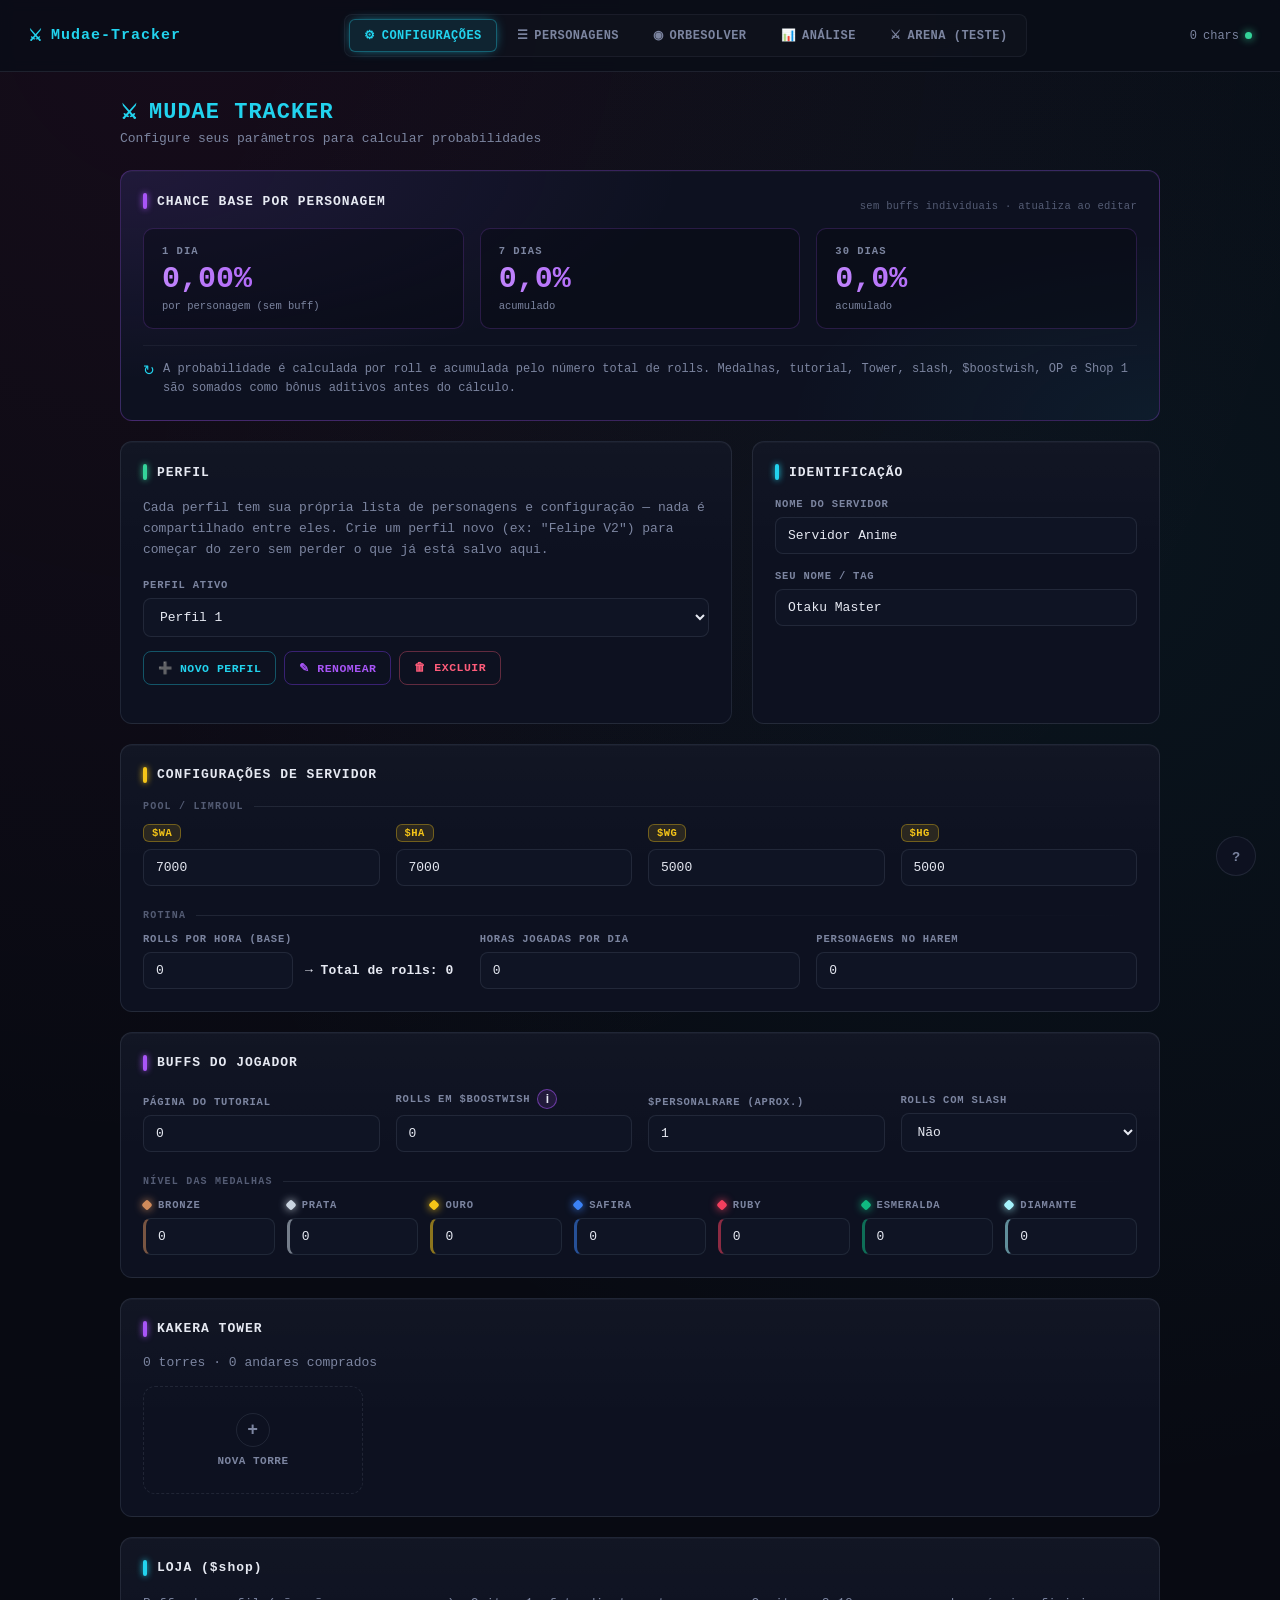
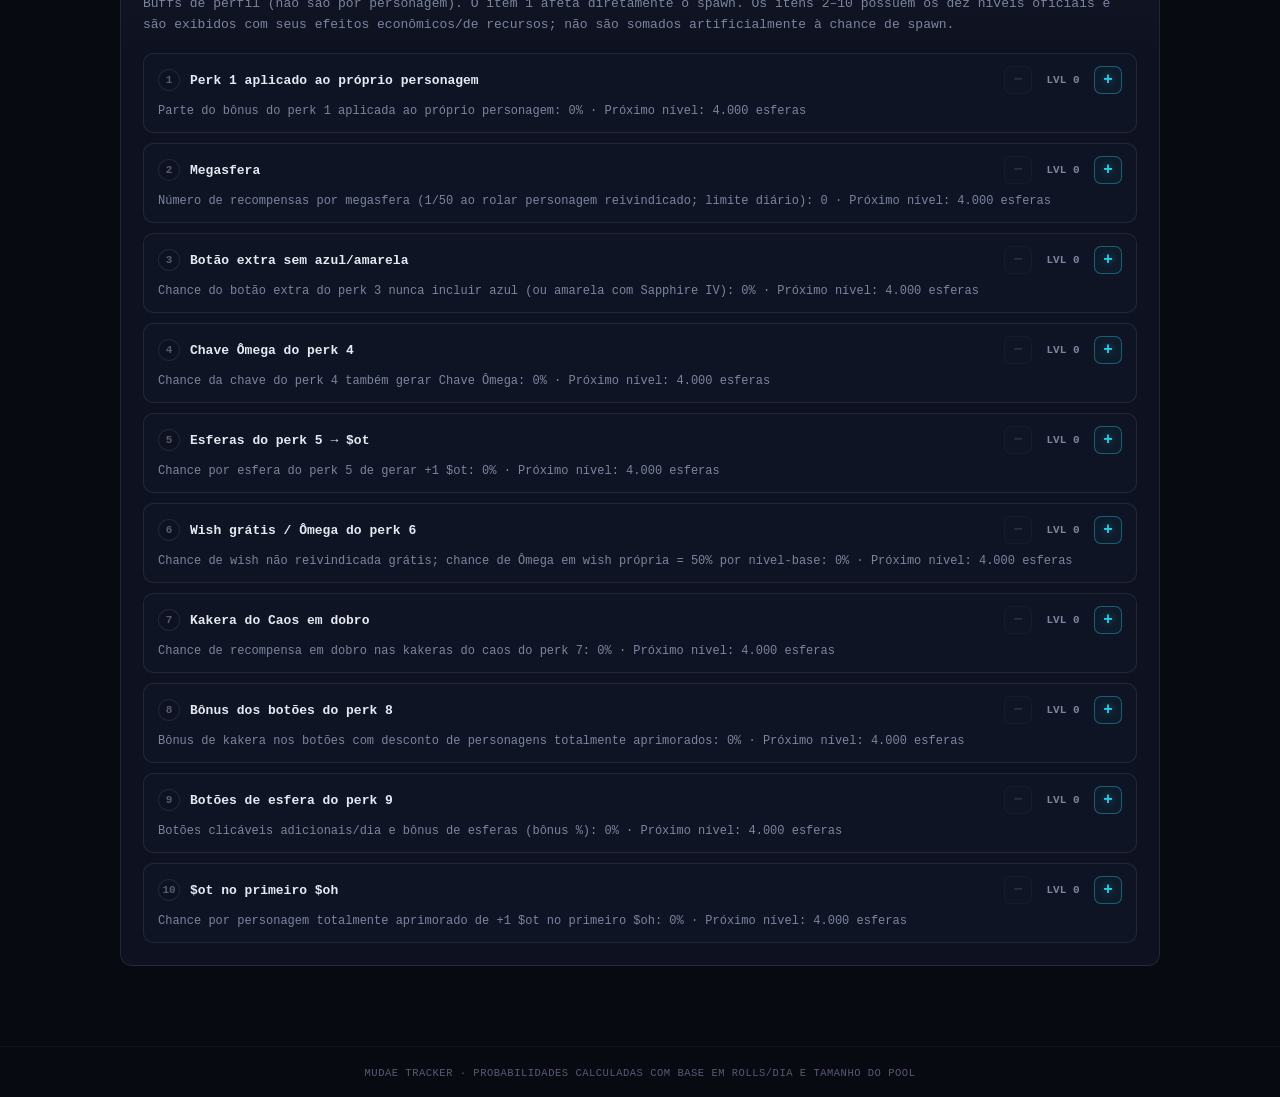
==== index.html @ f8ef78ae "Arrumando o layout e regra nova na luta" ====
<!DOCTYPE html>
<html lang="pt-BR">

<head>
    <meta charset="UTF-8" />
    <meta name="viewport" content="width=device-width, initial-scale=1.0" />
    <title>Mudae-Tracker</title>
    <link rel="icon" type="image/webp" href="Mudae.webp" />
    <link rel="stylesheet" href="style.css?v=79" />
    <!-- Cartas com efeitos (v1.0): fontes das cartas e encaixe no tracker -->
    <link rel="preconnect" href="https://fonts.googleapis.com" />
    <link rel="preconnect" href="https://fonts.gstatic.com" crossorigin />
    <link rel="stylesheet" href="https://fonts.googleapis.com/css2?family=Bangers&family=Cinzel:wght@700;900&family=Orbitron:wght@500;800&family=Press+Start+2P&display=swap" />
    <link rel="stylesheet" href="card-effects-tracker.css?v=2" />
    <link rel="stylesheet" href="waifuarena.css?v=2" />
    <link rel="stylesheet" href="waifuarena-battle.css?v=3" />
    <meta name="referrer" content="no-referrer">
</head>

<body>

    <header class="topbar">
        <div class="brand">
            <span class="brand-icon">⚔</span>
            <span class="brand-name">Mudae-Tracker</span>
        </div>
        <nav class="tabs">
            <button class="tab-btn" data-view="config">
                <span class="tab-ico">⚙</span> CONFIGURAÇÕES
            </button>
            <button class="tab-btn" data-view="chars">
                <span class="tab-ico">☰</span> PERSONAGENS
            </button>
            <button class="tab-btn" data-view="orbe">
                <span class="tab-ico">◉</span> ORBESOLVER
            </button>
            <button class="tab-btn" data-view="analysis">
                <span class="tab-ico">📊</span> ANÁLISE
            </button>
            <!-- Waifu Arena (protótipo): sala online em waifuarena.js, batalha em waifuarena-battle.js -->
            <button class="tab-btn" data-view="arena">
                <span class="tab-ico">⚔</span> ARENA (TESTE)
            </button>
        </nav>
        <div class="server-badge">
            <span id="charCountBadge">0</span> chars <span class="dot"></span>
        </div>
    </header>

    <main id="app">

        <!-- ============ CONFIGURAÇÕES ============ -->
        <section id="view-config" class="view">
            <div class="page-head">
                <h1><span class="page-icon">⚔</span> MUDAE TRACKER</h1>
                <p class="subtitle">Configure seus parâmetros para calcular probabilidades</p>
            </div>

            <!-- Resumo no topo: o resultado das configurações fica sempre visível -->
            <div class="panel config-hero">
                <div class="config-hero-head">
                    <div class="panel-title"><span class="bar purple"></span>CHANCE BASE POR PERSONAGEM</div>
                    <span class="config-hero-note">sem buffs individuais · atualiza ao editar</span>
                </div>
                <div class="grid-3 stat-row">
                    <div class="stat-box purple">
                        <div class="stat-label">1 dia</div>
                        <div class="stat-value" id="baseChance1d">--</div>
                        <div class="stat-sub">por personagem (sem buff)</div>
                    </div>
                    <div class="stat-box purple">
                        <div class="stat-label">7 dias</div>
                        <div class="stat-value" id="baseChance7d">--</div>
                        <div class="stat-sub">acumulado</div>
                    </div>
                    <div class="stat-box purple">
                        <div class="stat-label">30 dias</div>
                        <div class="stat-value" id="baseChance30d">--</div>
                        <div class="stat-sub">acumulado</div>
                    </div>
                </div>
                <p class="config-hero-foot"><span class="info-ico">↻</span> A probabilidade é calculada por roll e acumulada pelo número total de rolls. Medalhas, tutorial, Tower, slash, $boostwish, OP e Shop 1 são somados como bônus aditivos antes do cálculo.</p>
            </div>

            <div class="config-split">
                <div class="panel">
                    <div class="panel-title"><span class="bar green"></span>PERFIL</div>
                    <p class="subtitle panel-desc">Cada perfil tem sua própria lista de personagens e configuração — nada é
                        compartilhado entre eles. Crie um perfil novo (ex: "Felipe V2") para começar do zero sem perder o
                        que já está salvo aqui.</p>
                    <div class="field">
                        <label>PERFIL ATIVO</label>
                        <select id="profileSelect"></select>
                    </div>
                    <div class="pill-row profile-actions-row">
                        <button type="button" class="pill cyan" id="btnNewProfile">➕ NOVO PERFIL</button>
                        <button type="button" class="pill purple" id="btnRenameProfile">✎ RENOMEAR</button>
                        <button type="button" class="pill red" id="btnDeleteProfile">🗑 EXCLUIR</button>
                    </div>
                    <p class="backup-status" id="profileStatus"></p>
                </div>

                <div class="panel">
                    <div class="panel-title"><span class="bar cyan"></span>IDENTIFICAÇÃO</div>
                    <div class="config-stack">
                        <div class="field">
                            <label>NOME DO SERVIDOR</label>
                            <input type="text" id="cfgServerName" />
                        </div>
                        <div class="field">
                            <label>SEU NOME / TAG</label>
                            <input type="text" id="cfgUserTag" />
                        </div>
                    </div>
                </div>
            </div>

            <div class="panel">
                <div class="panel-title"><span class="bar yellow"></span>CONFIGURAÇÕES DE SERVIDOR</div>

                <div class="config-group-label">POOL / LIMROUL</div>
                <div class="grid-4 pool-grid">
                    <div class="field">
                        <label for="cfgPoolWA"><span class="roll-chip">$WA</span></label>
                        <input type="number" id="cfgPoolWA" min="1" />
                    </div>
                    <div class="field">
                        <label for="cfgPoolHA"><span class="roll-chip">$HA</span></label>
                        <input type="number" id="cfgPoolHA" min="1" />
                    </div>
                    <div class="field">
                        <label for="cfgPoolWG"><span class="roll-chip">$WG</span></label>
                        <input type="number" id="cfgPoolWG" min="1" />
                    </div>
                    <div class="field">
                        <label for="cfgPoolHG"><span class="roll-chip">$HG</span></label>
                        <input type="number" id="cfgPoolHG" min="1" />
                    </div>
                </div>

                <div class="config-group-label">ROTINA</div>
                <div class="grid-3">
                    <div class="field rolls-base-field">
                        <label for="cfgRollsPerHour">ROLLS POR HORA (BASE)</label>
                        <div class="rolls-base-row">
                            <input type="number" id="cfgRollsPerHour" min="0" />
                            <span id="totalRollsPerHour" class="total-rolls-label" aria-live="polite">→ Total de rolls: 0</span>
                        </div>
                    </div>
                    <div class="field">
                        <label for="cfgHourGameplay">HORAS JOGADAS POR DIA</label>
                        <input type="number" id="cfgHourGameplay" min="0" placeholder="Ex: 5" />
                    </div>
                    <div class="field">
                        <label for="cfgHaremLimit">PERSONAGENS NO HAREM</label>
                        <input type="number" id="cfgHaremLimit" min="0" placeholder="0 = sem limite" />
                    </div>
                </div>
            </div>

            <div class="panel">
                <div class="panel-title"><span class="bar purple"></span>BUFFS DO JOGADOR</div>
                <div class="grid-4">
                    <div class="field">
                        <label for="cfgTutorialPage">PÁGINA DO TUTORIAL</label>
                        <input type="number" id="cfgTutorialPage" min="0" />
                    </div>
                    <div class="field boostwish-field">
                        <div class="field-label-with-info">
                            <label for="cfgBoostWishRolls">ROLLS EM $BOOSTWISH</label>
                            <span class="info-tooltip">
                                <button type="button" class="info-tooltip-trigger" aria-label="Ver bônus do boostwish" aria-describedby="boostWishSummary">i</button>
                                <span id="boostWishSummary" class="boostwish-summary" role="tooltip" aria-live="polite">
                                    <span>Rolls investidos: <strong>0</strong></span>
                                    <span>Wishes: <strong>+0%</strong></span>
                                    <span>Starwish adicional: <strong>+0%</strong></span>
                                    <span>Starwish total: <strong>+0%</strong></span>
                                </span>
                            </span>
                        </div>
                        <input type="number" id="cfgBoostWishRolls" min="0" step="1" />
                    </div>
                    <div class="field">
                        <label for="cfgPersonalRare">$PERSONALRARE (APROX.)</label>
                        <input type="number" id="cfgPersonalRare" min="1" max="10" />
                    </div>
                    <div class="field">
                        <label for="cfgUseSlashCommands">ROLLS COM SLASH</label>
                        <select id="cfgUseSlashCommands">
                            <option value="false">Não</option>
                            <option value="true">Sim (+10% wishes)</option>
                        </select>
                    </div>
                </div>

                <div class="config-group-label">NÍVEL DAS MEDALHAS</div>
                <div class="medal-grid">
                    <div class="field medal-field medal-bronze">
                        <label for="cfgLevelBronze"><span class="medal-gem"></span>BRONZE</label>
                        <input type="number" id="cfgLevelBronze" min="0" />
                    </div>
                    <div class="field medal-field medal-prata">
                        <label for="cfgLevelPrata"><span class="medal-gem"></span>PRATA</label>
                        <input type="number" id="cfgLevelPrata" min="0" />
                    </div>
                    <div class="field medal-field medal-ouro">
                        <label for="cfgLevelOuro"><span class="medal-gem"></span>OURO</label>
                        <input type="number" id="cfgLevelOuro" min="0" />
                    </div>
                    <div class="field medal-field medal-safira">
                        <label for="cfgLevelSafira"><span class="medal-gem"></span>SAFIRA</label>
                        <input type="number" id="cfgLevelSafira" min="0" />
                    </div>
                    <div class="field medal-field medal-ruby">
                        <label for="cfgLevelRuby"><span class="medal-gem"></span>RUBY</label>
                        <input type="number" id="cfgLevelRuby" min="0" />
                    </div>
                    <div class="field medal-field medal-esmeralda">
                        <label for="cfgLevelEsmeralda"><span class="medal-gem"></span>ESMERALDA</label>
                        <input type="number" id="cfgLevelEsmeralda" min="0" />
                    </div>
                    <div class="field medal-field medal-diamante">
                        <label for="cfgLevelDiamante"><span class="medal-gem"></span>DIAMANTE</label>
                        <input type="number" id="cfgLevelDiamante" min="0" />
                    </div>
                </div>
            </div>

            <div class="panel">
                <div class="panel-title"><span class="bar purple"></span>KAKERA TOWER</div>
                <p class="subtitle tower-summary" id="towerSummary">0 torres · 0 andares comprados</p>
                <div class="tower-grid" id="towerGrid"></div>
            </div>

            <div class="panel">
                <div class="panel-title"><span class="bar cyan"></span>LOJA ($shop)</div>
                <p class="subtitle panel-desc">Buffs de perfil (não são por personagem). O item 1 afeta diretamente o spawn. Os itens 2–10 possuem os dez níveis oficiais e são exibidos com seus efeitos econômicos/de recursos; não são somados artificialmente à chance de spawn.</p>
                <div class="op-buff-list shop-buff-list" id="shopBuffList"></div>
            </div>

            <!--
            <div class="panel">
                <div class="panel-title"><span class="bar green"></span>BACKUP & RESTAURAÇÃO</div>
                <p class="backup-desc">
                    Seus dados ficam salvos automaticamente neste navegador (IndexedDB).
                    Para não perder tudo caso limpe o cache ou troque de dispositivo,
                    baixe um backup em JSON regularmente.
                </p>
                <div class="backup-actions">
                    <button id="btnExportBackup" class="btn-backup export">⬇ BAIXAR BACKUP (JSON)</button>
                    <button id="btnImportBackup" class="btn-backup import">⬆ RESTAURAR BACKUP</button>
                    <input type="file" id="importFileInput" accept="application/json" style="display:none;" />
                </div>
                <p class="backup-status" id="backupStatus"></p>
            </div>
            -->
        </section>

        <!-- ============ PERSONAGENS ============ -->
        <section id="view-chars" class="view">
            <div class="page-head split">
                <div>
                    <h1 class="pink-title">MEUS PERSONAGENS</h1>
                    <p class="subtitle"><span id="charsSubCount">0</span> personagens · <span
                            id="charsSubServer">Servidor Anime</span></p>
                </div>
                <div class="pill-row" id="charsPrimaryActions">
                    <button class="pill cyan" id="btnAddCharacter">➕ ADICIONAR PERSONAGEM</button>
                    <button class="pill green" id="btnOpenImport">📥 IMPORTAR MUDAE</button>
                    <button class="pill yellow" id="btnOpenOpImport">⚡ IMPORTAR BUFFS OP</button>
                    <button class="pill purple" id="btnOpenWishlistOrder">⇅ REORDENAR WISHLIST</button>
                    <button class="pill pink" id="btnOpenEcExport" title="Gerar o comando $ec com as embed colors salvas">🎨 EXPORTAR EC</button>
                    <button class="pill red" id="btnClearHarem">🗑 LIMPAR HAREM</button>
                </div>
                <div class="clear-harem-selection-bar" id="clearHaremSelectionBar" hidden>
                    <div class="clear-harem-selection-info">
                        <strong id="clearHaremSelectionCount">0</strong> selecionado(s) · use os filtros abaixo para encontrar quem remover
                    </div>
                    <div class="clear-harem-selection-actions">
                        <button type="button" class="pill yellow" id="clearHaremSelectVisibleBtn">☑ SELECIONAR VISÍVEIS</button>
                        <button type="button" class="pill purple" id="clearHaremClearSelectionBtn">◻ LIMPAR SELEÇÃO</button>
                        <button type="button" class="pill blue" id="clearHaremExitSelectionBtn">✕ CANCELAR</button>
                        <button type="button" class="pill red" id="clearHaremProceedBtn" disabled>🗑 REMOVER SELECIONADOS</button>
                    </div>
                </div>
            </div>

            <div class="panel chars-toolbar">
                <!-- Faixa 1: categoria e série -->
                <div class="toolbar-row toolbar-row-main">
                    <div class="field toolbar-field toolbar-categories">
                        <label>CATEGORIA</label>
                        <div class="cat-toggle-row" id="filterCategoryRow">
                            <button type="button" class="cat-toggle-btn cat-pink" data-category="favoritos">♥ FAVORITOS</button>
                            <button type="button" class="cat-toggle-btn cat-yellow" data-category="estrelas">★ ESTRELAS</button>
                            <button type="button" class="cat-toggle-btn cat-cyan" data-category="comuns">👥 COMUNS</button>
                        </div>
                    </div>
                    <div class="field toolbar-field toolbar-series">
                        <label>SÉRIE</label>
                        <div class="series-filter-row">
                            <select id="filterSeries">
                                <option value="">Todas</option>
                            </select>
                            <button type="button" class="pill yellow" id="btnOpenSeriesOrder" title="Gerar o comando pra organizar a ordem das séries no seu harém do Mudae">⇅ ORGANIZAR</button>
                        </div>
                    </div>
                </div>

                <!-- Faixa 2: kakera, ordenações e gêneros -->
                <div class="toolbar-row toolbar-row-filters">
                    <div class="field toolbar-field">
                        <label>KAKERA MÍNIMO</label>
                        <input type="number" id="filterKakeraMin" min="0" placeholder="0" />
                    </div>
                    <div class="field toolbar-field">
                        <label>KAKERA MÁXIMO</label>
                        <input type="number" id="filterKakeraMax" min="0" placeholder="Sem limite" />
                    </div>
                    <div class="field toolbar-field">
                        <label>ORDENAR POR KAKERA</label>
                        <select id="filterSortKakera">
                            <option value="">Sem ordenação</option>
                            <option value="asc">Menor → Maior</option>
                            <option value="desc">Maior → Menor</option>
                        </select>
                    </div>
                    <div class="field toolbar-field">
                        <label>ORDENAR POR CHAVES</label>
                        <select id="filterSortKeys">
                            <option value="">Sem ordenação</option>
                            <option value="desc">Mais → Menos</option>
                            <option value="asc">Menos → Mais</option>
                        </select>
                    </div>
                    <div class="field toolbar-field toolbar-genders">
                        <label>GÊNEROS</label>
                        <div class="gender-row" id="filterGenderRow">
                            <button type="button" class="gender-btn" data-gender="wa">$wa</button>
                            <button type="button" class="gender-btn" data-gender="wg">$wg</button>
                            <button type="button" class="gender-btn" data-gender="ha">$ha</button>
                            <button type="button" class="gender-btn" data-gender="hg">$hg</button>
                        </div>
                    </div>
                </div>

                <!-- Rodapé: opções de exibição (não são filtros) -->
                <div class="toolbar-footer">
                    <div class="view-controls">
                        <span class="toolbar-footer-label">EXIBIÇÃO</span>
                        <label class="grid-details-control" id="groupBySeriesControl" title="Agrupar personagens por série dentro de cada categoria">
                            <span class="grid-details-label">AGRUPAR POR SÉRIE</span>
                            <input type="checkbox" id="groupBySeriesToggle" />
                            <span class="switch-track" aria-hidden="true"><span class="switch-thumb"></span></span>
                        </label>
                        <label class="grid-details-control" id="effectsControl" title="Liga/desliga os efeitos visuais dos cards (raridade, estrelas, chaves e $ec)">
                            <span class="grid-details-label">EFEITOS</span>
                            <input type="checkbox" id="effectsToggle" checked />
                            <span class="switch-track" aria-hidden="true"><span class="switch-thumb"></span></span>
                        </label>
                        <label class="grid-details-control" id="gridDetailsControl" hidden>
                            <span class="grid-details-label">INFORMAÇÕES</span>
                            <input type="checkbox" id="gridDetailsToggle" checked />
                            <span class="switch-track" aria-hidden="true"><span class="switch-thumb"></span></span>
                        </label>
                    </div>
                    <div class="toolbar-footer-actions">
                        <div class="view-toggle" id="viewToggle" title="Formato de exibição">
                            <button type="button" class="view-toggle-btn active" data-view-mode="list" title="Lista">☰</button>
                            <button type="button" class="view-toggle-btn" data-view-mode="grid" title="Grade">▦</button>
                        </div>
                        <button id="btnClearFilters" class="btn-clear-filters">LIMPAR FILTROS</button>
                    </div>
                </div>
            </div>

            <div id="charGroups"></div>
        </section>

        <!-- ============ ANÁLISE ============ -->
        <section id="view-analysis" class="view">
            <div class="page-head">
                <h1>ANÁLISE &amp; GRÁFICOS</h1>
                <p class="subtitle" id="analysisSubtitle">Baseado em 120 rolls/dia · pool de 5.000 personagens</p>
            </div>

            <div class="grid-4 kpi-row">
                <div class="kpi-box">
                    <div class="kpi-ico cyan">☰</div>
                    <div class="kpi-value cyan" id="kpiCount">0</div>
                    <div class="kpi-label">PERSONAGENS</div>
                </div>
                <div class="kpi-box">
                    <div class="kpi-ico yellow">⟡</div>
                    <div class="kpi-value yellow" id="kpiKakera">◈ 0</div>
                    <div class="kpi-label">KAKERA TOTAL</div>
                </div>
                <div class="kpi-box">
                    <div class="kpi-ico green">🔑</div>
                    <div class="kpi-value green" id="kpiHighChance">0</div>
                    <div class="kpi-label">TOTAL DE CHAVES</div>
                </div>
                <div class="kpi-box">
                    <div class="kpi-ico purple">↗</div>
                    <div class="kpi-value purple" id="kpiBest">0%</div>
                    <div class="kpi-label">MELHOR CHANCE</div>
                </div>
            </div>

            <div class="panel">
                <div class="panel-title"><span class="bar pink"></span>BUFFS DO OP — TOTAIS</div>
                <div class="grid-3 kpi-row">
                    <div class="kpi-box">
                        <div class="kpi-ico cyan">◈</div>
                        <div class="kpi-value cyan" id="kpiSpheresSpent">0</div>
                        <div class="kpi-label">ESFERAS GASTAS</div>
                    </div>
                    <div class="kpi-box">
                        <div class="kpi-ico yellow">☀</div>
                        <div class="kpi-value yellow" id="kpiP10Spheres">0</div>
                        <div class="kpi-label">ESFERAS DO BÔNUS OP 10 (MÁX/DIA)</div>
                    </div>
                    <div class="kpi-box">
                        <div class="kpi-ico pink">✦</div>
                        <div class="kpi-value pink" id="kpiP10OqChance">0%</div>
                        <div class="kpi-label">CHANCE DE $OQ (BÔNUS OP 10)</div>
                    </div>
                </div>
            </div>

            <div class="panel profile-compare-toggle-wrap">
                <button type="button" class="pill purple" id="btnToggleProfileCompare">👥 VER TODOS OS PERFIS</button>
                <p class="subtitle profile-compare-hint">Compare quanto de chave, kakera e a maior chance (7 dias)
                    cada perfil possui, sem sair daqui.</p>
            </div>

            <div class="panel" id="profileCompareWrap" hidden>
                <div class="panel-title"><span class="bar green"></span>COMPARATIVO ENTRE PERFIS</div>
                <table class="summary-table">
                    <thead>
                        <tr>
                            <th><button type="button" class="th-sort-btn" data-sort-key="name">PERFIL<span class="sort-ico">⇅</span></button></th>
                            <th><button type="button" class="th-sort-btn" data-sort-key="count">PERSONAGENS<span class="sort-ico">⇅</span></button></th>
                            <th><button type="button" class="th-sort-btn" data-sort-key="totalKeys">CHAVES<span class="sort-ico">⇅</span></button></th>
                            <th><button type="button" class="th-sort-btn" data-sort-key="totalKakera">KAKERA TOTAL<span class="sort-ico">⇅</span></button></th>
                            <th><button type="button" class="th-sort-btn" data-sort-key="best">MAIOR CHANCE (7D)<span class="sort-ico">⇅</span></button></th>
                        </tr>
                    </thead>
                    <tbody id="profileCompareBody"></tbody>
                </table>
            </div>

            <div class="panel">
                <div class="panel-title"><span class="bar cyan"></span>PROBABILIDADE POR PERSONAGEM</div>
                <p class="subtitle chart-subtitle">Somente Favoritos e Estrelas (sua $wishlist).</p>
                <div id="barChart" class="chart-wrap"></div>
                <div class="legend">
                    <span><i class="dotc cyan"></i>1 dia</span>
                    <span><i class="dotc purple"></i>7 dias</span>
                    <span><i class="dotc pink"></i>15 dias</span>
                </div>
            </div>

            <div class="panel">
                <div class="panel-title"><span class="bar purple"></span>EVOLUÇÃO CUMULATIVA — TOP 5 (30 DIAS)</div>
                <div id="lineChart" class="chart-wrap"></div>
                <div class="legend" id="lineLegend"></div>
            </div>

            <div class="panel">
                <div class="panel-title"><span class="bar yellow"></span>RESUMO POR CAMADA</div>
                <table class="summary-table">
                    <thead>
                        <tr>
                            <th>CAMADA</th>
                            <th>PERSONAGENS</th>
                            <th>CHANCE MÉDIA 7D</th>
                            <th>KAKERA MÉDIO</th>
                            <th>KAKERA TOTAL</th>
                        </tr>
                    </thead>
                    <tbody id="summaryBody"></tbody>
                </table>
            </div>
        </section>

    </main>

    <footer class="footer">
        MUDAE TRACKER · PROBABILIDADES CALCULADAS COM BASE EM ROLLS/DIA E TAMANHO DO POOL
    </footer>

    <!-- ============ MODAL: NOVO PERSONAGEM ============ -->
    <div id="modalOverlay" class="modal-overlay">
        <div class="modal character-modal">
            <div class="modal-head">
                <h2 id="modalTitle">Novo Personagem</h2>
                <button id="modalClose" class="modal-x">✕</button>
            </div>
            <div class="character-modal-body">
            <div class="character-modal-media field">
                <label>PRÉVIA NO MUDAE</label>
                <!-- Imita o embed do $im no Discord; atualiza conforme os campos ao lado. -->
                <div class="mudae-embed" id="mudaePreview">
                    <div class="mudae-embed-name" id="mudaePreviewName"></div>
                    <div class="mudae-embed-line">
                        <span id="mudaePreviewSeries"></span>
                        <span id="mudaePreviewGender"></span>
                    </div>
                    <div class="mudae-embed-line" id="mudaePreviewStats"></div>
                    <div class="photo-upload mudae-embed-image" id="photoUploadArea">
                        <img id="photoPreviewImg" style="display:none;" />
                        <div id="photoPlaceholder">
                            <span>⬆</span>
                            <span>Clique ou arraste uma imagem</span>
                        </div>
                    </div>
                </div>
                <input type="file" id="mPhotoInput" accept="image/*" style="display:none;" />
                <div class="field photo-url-field">
                    <label>OU COLE O LINK DA FOTO</label>
                    <input type="text" id="mPhotoUrl" placeholder="https://mudae.net/uploads/..." />
                </div>
            </div>
            <div class="character-modal-data">
            <div class="field">
                <label>NOME DO PERSONAGEM</label>
                <input type="text" id="mName" placeholder="Ex: Rem" />
            </div>
            <div class="field">
                <label>SÉRIE / ANIME</label>
                <input type="text" id="mSeries" placeholder="Ex: Re:Zero" />
            </div>
            <div class="field">
                <label>KAKERA</label>
                <input type="number" id="mKakera" value="500" />
                <p class="kakera-base-hint" id="mKakeraBaseHint"></p>
            </div>
            <div class="field">
                <label>CHAVES</label>
                <input type="number" id="mKeys" min="0" value="0" />
            </div>
            <div class="field">
                <label>EMBED COLOR ($ec)</label>
                <div class="embed-color-row">
                    <input type="color" id="mEmbedColorPicker" value="#ffffff" title="Escolher cor" />
                    <input type="text" id="mEmbedColor" placeholder="Sem cor (ex: #fff2b9)" maxlength="7" spellcheck="false" />
                    <button type="button" id="mEmbedColorClear" class="embed-color-clear" title="Remover cor">✕</button>
                </div>
                <!-- Sugestões calculadas a partir da foto (preenchidas pelo script.js). -->
                <div class="ec-suggestions" id="mEcSuggestions" hidden></div>
                <p class="embed-color-hint" id="mEmbedColorHint" hidden>Disponível apenas para personagens com pelo menos 1 chave.</p>
            </div>
            <div class="field">
                <label>STATUS DO PERSONAGEM</label>
                <select id="mClaimed">
                    <option value="true" selected>Reivindicado</option>
                    <option value="false">Não reivindicado</option>
                </select>
            </div>
            <div class="field">
                <label>CATEGORIA</label>
                <select id="mCategory">
                    <option value="favoritos">Favoritos</option>
                    <option value="estrelas">Estrelas</option>
                    <option value="comuns" selected>Comuns</option>
                </select>
            </div>
            <div class="field">
                <label>GÊNEROS</label>
                <div class="gender-row" id="mGenderRow">
                    <button type="button" class="gender-btn" data-gender="wa">$wa</button>
                    <button type="button" class="gender-btn" data-gender="wg">$wg</button>
                    <button type="button" class="gender-btn" data-gender="ha">$ha</button>
                    <button type="button" class="gender-btn" data-gender="hg">$hg</button>
                </div>
            </div>
            </div>
            </div>
            <button id="modalAdd" class="btn-add">ADICIONAR</button>
        </div>
    </div>

    <!-- ============ MODAL: EDITAR TORRE KAKERA ============ -->
    <div id="towerModalOverlay" class="modal-overlay">
        <div class="modal tower-modal">
            <div class="modal-head">
                <div>
                    <h2>KAKERA TOWER</h2>
                    <p class="tower-modal-sub" id="towerModalSub">0 de 12 andares comprados</p>
                </div>
                <button id="towerModalClose" class="modal-x">✕</button>
            </div>
            <div class="tower-progress-bar">
                <div class="tower-progress-fill" id="towerProgressFill"></div>
            </div>
            <div class="floor-edit-grid" id="floorEditGrid"></div>
            <div class="tower-modal-actions">
                <button id="towerCancelBtn" class="btn-cancel">Cancelar</button>
                <button id="towerSaveBtn" class="btn-save">Salvar</button>
            </div>
        </div>
    </div>

    <!-- ============ MODAL: IMPORTAR DO MUDAE ============ -->
    <div id="importModalOverlay" class="modal-overlay">
        <div class="modal import-modal import-modal-combined">
            <div class="modal-head">
                <div>
                    <h2>Importar do Mudae</h2>
                    <p class="tower-modal-sub">Cole o Harém e a Wishlist. O sistema processará o Harém primeiro e a Wishlist em seguida.</p>
                </div>
                <button id="importModalClose" class="modal-x">✕</button>
            </div>

            <div class="import-source-block">
                <div class="import-source-head">
                    <span class="import-source-step">1</span>
                    <div>
                        <strong>HARÉM</strong>
                        <span>$mmsaty+ri-c+x+ko</span>
                    </div>
                </div>
                <div class="field">
                    <textarea id="importText" rows="6" placeholder="Cole aqui a mensagem completa do Harém..."></textarea>
                </div>
            </div>

            <div class="import-source-block">
                <div class="import-source-head">
                    <span class="import-source-step">2</span>
                    <div>
                        <strong>WISHLIST</strong>
                        <span>$wlsy+ri-c+x+ok · cabeçalho da Wishlist é opcional</span>
                    </div>
                </div>
                <div class="field">
                    <textarea id="importWishlistText" rows="6" placeholder="Cole aqui os personagens da Wishlist. O cabeçalho ... Wishlist - N/N $wl, N/N $sw é opcional..."></textarea>
                </div>
            </div>

            <button id="importCombinedParseBtn" class="btn-add">ANALISAR IMPORTAÇÃO</button>
            <div id="importPreview" class="import-preview"></div>
            <div id="importActions" class="import-actions">
                <button id="importCombinedConfirmBtn" class="btn-add">IMPORTAR <span id="importCount">0</span> PERSONAGENS</button>
            </div>
            <p class="backup-status" id="importStatus"></p>
        </div>
    </div>

    <!-- ============ MODAL: IMPORTAR BUFFS OP ($mmsz+z!) ============ -->
    <div id="opImportModalOverlay" class="modal-overlay">
        <div class="modal op-import-modal">
            <div class="modal-head">
                <h2>Importar Buffs OP</h2>
                <button id="opImportModalClose" class="modal-x">✕</button>
            </div>
            <div class="field">
                <label>COLE A MENSAGEM DO MUDAE PARA SINCRONIZAR OS PERKS E NÍVEIS DE OP</label>
                <label>Comando: $mmsz+z!</label>
                <br />
                <label>Lista de Personagens:</label>
                <textarea id="opImportText" rows="8" placeholder="Cole aqui a resposta completa do Mudae para $mmsz+z!..."></textarea>
            </div>
            <p class="op-import-hint">
                O comando <strong>$mmsz+z!</strong> informa o total de esferas investidas e a lista exata de perks/níveis
                de cada personagem (ex.: <strong>1 (x2), 8, 10</strong>). A importação só atualiza personagens reivindicados já
                existentes no Harém do sistema, comparando pelo nome, e sincroniza o OP exatamente como informado. Personagens
                que não aparecem no texto não são alterados.
            </p>
            <button id="opImportParseBtn" class="btn-add">ANALISAR TEXTO</button>
            <div id="opImportPreview" class="import-preview op-import-preview"></div>
            <div id="opImportActions" class="import-actions">
                <button id="opImportConfirmBtn" class="btn-add">IMPORTAR OP DE <span id="opImportCount">0</span> PERSONAGENS</button>
            </div>
            <p class="backup-status" id="opImportStatus"></p>
        </div>
    </div>

    <!-- ============ MODAL: BUFFS DO PERSONAGEM (OP) ============ -->
    <div id="opModalOverlay" class="modal-overlay">
        <div class="modal op-modal">
            <div class="modal-head">
                <div>
                    <h2>OP</h2>
                    <p class="tower-modal-sub" id="opModalSub">Buffs de —</p>
                </div>
                <button id="opModalClose" class="modal-x">✕</button>
            </div>
            <div class="op-buff-list" id="opBuffList"></div>
            <div class="op-modal-footer">
                <span class="op-save-status" id="opSaveStatus"></span>
                <button id="opCloseBtn" class="btn-minimal op-close-btn">FECHAR</button>
                <button id="opSaveBtn" class="btn-cancel op-save-btn">SALVAR</button>
            </div>
        </div>
    </div>

    <!-- ============ MODAL: REORDENAR WISHLIST ============ -->
    <div id="wishlistOrderModalOverlay" class="modal-overlay">
        <div class="modal wishlist-order-modal">
            <div class="modal-head">
                <div>
                    <h2>REORDENAR WISHLIST</h2>
                    <p class="tower-modal-sub">A ordem afeta o perk OP "Spawn na Wishlist": cada personagem com esse
                        perk aumenta a chance de spawn de quem está imediatamente antes/depois dele aqui. A lista é
                        circular — o primeiro e o último também contam como vizinhos entre si.</p>
                </div>
                <button id="wishlistOrderModalClose" class="modal-x">✕</button>
            </div>
            <div class="wishlist-order-list" id="wishlistOrderList"></div>
            <div class="op-modal-footer">
                <span class="op-save-status" id="wishlistOrderStatus"></span>
                <button id="wishlistOrderCloseBtn" class="btn-minimal op-close-btn">FECHAR</button>
            </div>
        </div>
    </div>

    <!-- ============ MODAL: ORGANIZAR SÉRIES DO HARÉM ============ -->
    <div id="seriesOrderModalOverlay" class="modal-overlay">
        <div class="modal series-order-modal">
            <div class="modal-head">
                <div>
                    <h2>ORGANIZAR SÉRIES</h2>
                    <p class="tower-modal-sub">Escolha quais séries do seu harém você quer trazer pra frente e em
                        que ordem. As séries que você não escolher aqui não entram no comando e continuam onde
                        já estão.</p>
                </div>
                <button id="seriesOrderModalClose" class="modal-x">✕</button>
            </div>

            <div class="series-order-section">
                <label class="series-order-label">SÉRIES DISPONÍVEIS <span class="series-order-hint">— clique pra
                        adicionar à ordem</span></label>
                <div class="series-order-pool" id="seriesOrderPool"></div>
            </div>

            <div class="series-order-section">
                <label class="series-order-label">ORDEM ESCOLHIDA</label>
                <div class="series-order-list" id="seriesOrderList"></div>
            </div>

            <div class="series-order-unconfirmed" id="seriesOrderUnconfirmed" hidden>
                <p class="series-order-unconfirmed-title">⚠ Sem série confirmada pelo Mudae</p>
                <p class="series-order-unconfirmed-text" id="seriesOrderUnconfirmedText"></p>
            </div>

            <div class="series-order-command-box" id="seriesOrderCommandBox" hidden>
                <div class="series-order-command-label">💡 Comando pra rodar no Mudae</div>
                <div class="clear-harem-command-wrap">
                    <code class="clear-harem-command" id="seriesOrderCommandText"></code>
                    <button type="button" class="pill cyan" id="seriesOrderCopyBtn">COPIAR</button>
                </div>
                <p class="clear-harem-hint">Depois de ordenar o harém por série, o Mudae não deixa mais voltar pra
                    ordem cronológica original. Rode o comando só quando tiver certeza da ordem.</p>
                <p class="clear-harem-copy-status" id="seriesOrderCopyStatus"></p>
            </div>

            <div class="op-modal-footer">
                <span class="op-save-status" id="seriesOrderEmptyHint">Selecione ao menos uma série pra gerar o comando.</span>
                <button id="seriesOrderCloseBtn" class="btn-minimal op-close-btn">FECHAR</button>
            </div>
        </div>
    </div>

    <!-- ============ MODAL: EXPORTAR EMBED COLORS ($ec) ============ -->
    <div id="ecExportModalOverlay" class="modal-overlay">
        <div class="modal series-order-modal">
            <div class="modal-head">
                <div>
                    <h2>Exportar EC</h2>
                    <p class="tower-modal-sub">O $ec aplica uma cor por vez, então é gerado um comando para cada cor,
                        com todos os personagens (reivindicados e com chave) que usam essa cor. Copie e rode cada um
                        no Discord.</p>
                </div>
                <button id="ecExportModalClose" class="modal-x">✕</button>
            </div>

            <div class="series-order-command-box" id="ecExportCommands"></div>
            <p class="clear-harem-copy-status" id="ecExportCopyStatus"></p>

            <div class="op-modal-footer">
                <span class="op-save-status" id="ecExportSummary"></span>
                <button id="ecExportCloseBtn" class="btn-minimal op-close-btn">FECHAR</button>
            </div>
        </div>
    </div>

    <!-- ============ MODAL: CONFIRMAR REMOÇÃO (LIMPAR HAREM) ============ -->
    <div id="clearHaremModalOverlay" class="modal-overlay">
        <div class="modal clear-harem-modal">
            <div class="modal-head">
                <div>
                    <h2>REMOVER PERSONAGENS</h2>
                    <p class="tower-modal-sub">Confirme a remoção do Tracker.</p>
                </div>
                <button id="clearHaremModalClose" class="modal-x">✕</button>
            </div>

            <p class="clear-harem-warning">Isso vai remover <strong id="clearHaremConfirmCount">0</strong> personagem(ns) daqui do Tracker. Essa ação não pode ser desfeita.</p>
            <p class="clear-harem-hint">
                Remover aqui NÃO divorcia de verdade no servidor do Mudae — são dois sistemas separados.
                Para isso, rode o comando abaixo no Discord: o primeiro nome vem sem prefixo e, a partir do
                segundo, cada nome recebe um "$" na frente — é assim que o Mudae reconhece onde termina um
                personagem e começa o próximo.
            </p>
            <div class="clear-harem-command-wrap">
                <code id="clearHaremCommandText" class="clear-harem-command"></code>
                <button type="button" id="clearHaremCopyBtn" class="pill cyan">⧉ COPIAR</button>
            </div>
            <p class="clear-harem-copy-status" id="clearHaremCopyStatus"></p>
            <div class="op-modal-footer">
                <span class="op-save-status" id="clearHaremConfirmStatus"></span>
                <button id="clearHaremBackBtn" class="btn-minimal op-close-btn">VOLTAR</button>
                <button id="clearHaremConfirmBtn" class="btn-cancel op-save-btn danger">CONFIRMAR REMOÇÃO</button>
            </div>
        </div>
    </div>


    <!-- ============ MODAL: MENSAGENS DO SISTEMA ============ -->
    <div id="systemDialogOverlay" class="modal-overlay system-dialog-overlay" aria-hidden="true">
        <div id="systemDialogModal" class="modal system-dialog-modal" role="dialog" aria-modal="true" aria-labelledby="systemDialogTitle" aria-describedby="systemDialogMessage">
            <div class="modal-head">
                <div class="system-dialog-heading">
                    <span id="systemDialogIcon" class="system-dialog-icon" aria-hidden="true">◆</span>
                    <h2 id="systemDialogTitle">Mudae Tracker</h2>
                </div>
                <button id="systemDialogClose" class="modal-x" type="button" aria-label="Fechar">✕</button>
            </div>

            <p id="systemDialogMessage" class="system-dialog-message"></p>

            <div id="systemDialogInputWrap" class="field system-dialog-input-wrap" hidden>
                <label id="systemDialogInputLabel" for="systemDialogInput">VALOR</label>
                <input id="systemDialogInput" type="text" autocomplete="off" />
            </div>

            <div class="system-dialog-actions">
                <button id="systemDialogCancel" class="btn-cancel system-dialog-cancel" type="button">CANCELAR</button>
                <button id="systemDialogConfirm" class="btn-add system-dialog-confirm" type="button">OK</button>
            </div>
        </div>
    </div>

    <button id="helpBtn" class="help-btn">?</button>

    <script src="database.js?v=53"></script>
    <script src="formulas.js?v=53"></script>
    <script src="mudae-import.js?v=53"></script>
    <script src="OrbeSolver.js?v=53"></script>
    <script src="OrbeSolverOQ.js?v=53"></script>
    <!-- monta a tela da Waifu Arena antes do script.js, que descobre as telas pelo id -->
    <script src="waifuarena.js?v=3"></script>
    <script src="waifuarena-battle.js?v=4"></script>
    <script src="script.js?v=76"></script>
    <script src="card-effects.js?v=2"></script>
</body>

</html>
---- style.css ----
:root {
    --bg: #080a12;
    --bg-panel: #0d1120;
    --bg-panel-2: #0f1424;
    --border: rgba(148, 163, 184, 0.14);
    --border-soft: rgba(148, 163, 184, 0.08);
    --text: #e6e9f2;
    --muted: #7c85a0;
    --muted-2: #545c74;

    --pink: #ec2f9c;
    --pink-soft: rgba(236, 47, 156, 0.12);
    --cyan: #22d3ee;
    --cyan-soft: rgba(34, 211, 238, 0.12);
    --purple: #a855f7;
    --purple-soft: rgba(168, 85, 247, 0.12);
    --yellow: #f5c518;
    --yellow-soft: rgba(245, 197, 24, 0.12);
    --green: #34d399;
    --green-soft: rgba(52, 211, 153, 0.12);

    --mono: 'JetBrains Mono', monospace;
    --sans: 'Inter', sans-serif;
}

* {
    box-sizing: border-box;
}

/* ============ SCROLLBAR (padrão neon da página) ============ */
* {
    scrollbar-width: thin;
    scrollbar-color: rgba(34, 211, 238, 0.35) rgba(255, 255, 255, 0.03);
}

*::-webkit-scrollbar {
    width: 10px;
    height: 10px;
}

*::-webkit-scrollbar-track {
    background: rgba(255, 255, 255, 0.03);
}

*::-webkit-scrollbar-thumb {
    background: rgba(34, 211, 238, 0.3);
    border: 2px solid transparent;
    background-clip: padding-box;
    border-radius: 20px;
}

*::-webkit-scrollbar-thumb:hover {
    background: rgba(34, 211, 238, 0.55);
    border: 2px solid transparent;
    background-clip: padding-box;
}

html,
body {
    margin: 0;
    background: var(--bg);
    color: var(--text);
    font-family: var(--mono);
    min-height: 100vh;
}

body {
    background-image:
        radial-gradient(circle at 15% 0%, rgba(236, 47, 156, 0.06), transparent 40%),
        radial-gradient(circle at 85% 20%, rgba(34, 211, 238, 0.05), transparent 40%);
}

/* ============ TOPBAR ============ */
.topbar {
    display: flex;
    align-items: center;
    justify-content: space-between;
    padding: 14px 28px;
    border-bottom: 1px solid var(--border);
    background: rgba(10, 13, 24, 0.85);
    backdrop-filter: blur(6px);
    position: sticky;
    top: 0;
    z-index: 50;
    flex-wrap: wrap;
    gap: 12px;
}

.brand {
    display: flex;
    align-items: center;
    gap: 8px;
    font-weight: 800;
    letter-spacing: 1px;
    color: var(--cyan);
    font-size: 15px;
}

.brand-icon {
    font-size: 16px;
}

.tabs {
    display: flex;
    gap: 6px;
    background: rgba(255, 255, 255, 0.02);
    border: 1px solid var(--border-soft);
    border-radius: 8px;
    padding: 4px;
}

.tab-btn {
    display: flex;
    align-items: center;
    gap: 6px;
    background: transparent;
    border: none;
    color: var(--muted);
    font-family: var(--mono);
    font-size: 12px;
    font-weight: 600;
    letter-spacing: 0.5px;
    padding: 8px 14px;
    border-radius: 6px;
    cursor: pointer;
    transition: all .15s ease;
}

.tab-btn:hover {
    color: var(--text);
}

.tab-btn.active {
    background: rgba(34, 211, 238, 0.1);
    color: var(--cyan);
    border: 1px solid rgba(34, 211, 238, 0.35);
}

.tab-ico {
    font-size: 12px;
}

.server-badge {
    display: flex;
    align-items: center;
    gap: 6px;
    font-size: 12px;
    color: var(--muted);
}

.dot {
    width: 7px;
    height: 7px;
    border-radius: 50%;
    background: var(--green);
    box-shadow: 0 0 8px var(--green);
    display: inline-block;
}

/* ============ LAYOUT ============ */
#app {
    max-width: 1080px;
    margin: 0 auto;
    padding: 28px 20px 60px;
    transition: max-width .2s ease;
}

/* Quando "AGRUPAR POR SÉRIE" está ativo, o app ganha mais largura para que
   as séries com poucos personagens não fiquem espremidas em colunas estreitas. */
#app.app-wide {
    max-width: 1680px;
}

.view {
    display: none;
    animation: fadeIn .25s ease;
}

.view.active {
    display: block;
}

@keyframes fadeIn {
    from {
        opacity: 0;
        transform: translateY(4px);
    }

    to {
        opacity: 1;
        transform: translateY(0);
    }
}

.page-head {
    margin-bottom: 24px;
}

.page-head.split {
    display: flex;
    justify-content: space-between;
    align-items: flex-end;
    flex-wrap: wrap;
    gap: 14px;
}

.page-head h1 {
    font-size: 22px;
    letter-spacing: 1px;
    margin: 0 0 6px;
    color: var(--cyan);
    display: flex;
    align-items: center;
    gap: 10px;
}

.page-head h1.pink-title,
.pink-title {
    color: var(--pink);
}

.page-icon {
    font-size: 20px;
}

.subtitle {
    color: var(--muted);
    font-size: 13px;
    margin: 0;
}

/* ============ PANELS / FIELDS ============ */
.panel {
    background: var(--bg-panel);
    border: 1px solid var(--border);
    border-radius: 12px;
    padding: 22px;
    margin-bottom: 20px;
}

.panel-title {
    display: flex;
    align-items: center;
    gap: 10px;
    font-size: 13px;
    font-weight: 700;
    letter-spacing: 1px;
    margin-bottom: 18px;
    color: var(--text);
}

.bar {
    width: 4px;
    height: 16px;
    border-radius: 2px;
    display: inline-block;
}

.bar.cyan {
    background: var(--cyan);
    box-shadow: 0 0 6px var(--cyan);
}

.bar.purple {
    background: var(--purple);
    box-shadow: 0 0 6px var(--purple);
}

.bar.yellow {
    background: var(--yellow);
    box-shadow: 0 0 6px var(--yellow);
}

.bar.pink {
    background: var(--pink);
    box-shadow: 0 0 6px var(--pink);
}

.bar.green {
    background: var(--green);
    box-shadow: 0 0 6px var(--green);
}

.grid-2 {
    display: grid;
    grid-template-columns: 1fr 1fr;
    gap: 16px;
}

.grid-3 {
    display: grid;
    grid-template-columns: 1fr 1fr 1fr;
    gap: 16px;
}

.grid-4 {
    display: grid;
    grid-template-columns: repeat(4, 1fr);
    gap: 16px;
}

.field label {
    display: block;
    font-size: 10.5px;
    letter-spacing: 0.8px;
    color: var(--muted);
    margin-bottom: 7px;
    font-weight: 600;
}

.field input,
.field select,
select#mCategory {
    width: 100%;
    background: var(--bg-panel-2);
    border: 1px solid var(--border);
    border-radius: 8px;
    padding: 10px 12px;
    color: var(--text);
    font-family: var(--mono);
    font-size: 13px;
    outline: none;
    transition: border-color .15s ease;
}

.field input:focus,
.field select:focus {
    border-color: var(--cyan);
}

.stat-row {
    margin-top: 20px;
}

.stat-box {
    background: rgba(168, 85, 247, 0.06);
    border: 1px solid rgba(168, 85, 247, 0.25);
    border-radius: 10px;
    padding: 16px;
    text-align: center;
}

.stat-value {
    font-size: 24px;
    font-weight: 800;
    color: var(--purple);
    margin-bottom: 4px;
}

.stat-label {
    font-size: 12px;
    color: var(--text);
    font-weight: 600;
}

.stat-sub {
    font-size: 10.5px;
    color: var(--muted);
    margin-top: 2px;
}

.info-box {
    display: flex;
    gap: 10px;
    align-items: flex-start;
    background: rgba(34, 211, 238, 0.05);
    border: 1px solid rgba(34, 211, 238, 0.2);
    border-radius: 10px;
    padding: 14px 16px;
    color: var(--muted);
    font-size: 12.5px;
    line-height: 1.6;
}

.info-ico {
    color: var(--cyan);
    font-size: 14px;
}

.info-box b {
    color: var(--cyan);
}

/* ============ PERSONAGENS ============ */
.pill-row {
    display: flex;
    gap: 8px;
    flex-wrap: wrap;
}

.pill {
    border-radius: 8px;
    border: 1px solid var(--border);
    background: transparent;
    padding: 9px 14px;
    font-family: var(--mono);
    font-size: 11.5px;
    font-weight: 700;
    letter-spacing: .5px;
    cursor: pointer;
}

.pill.pink {
    color: var(--pink);
    border-color: rgba(236, 47, 156, 0.35);
}

.pill.yellow {
    color: var(--yellow);
    border-color: rgba(245, 197, 24, 0.35);
}

.pill.cyan {
    color: var(--cyan);
    border-color: rgba(34, 211, 238, 0.35);
}

.pill.green {
    color: var(--green);
    border-color: rgba(52, 211, 153, 0.35);
}

.pill.red {
    color: #ff5c7a;
    border-color: rgba(255, 92, 122, 0.35);
}

.pill.red:hover {
    background: rgba(255, 92, 122, 0.08);
}

.pill.purple {
    color: var(--purple);
    border-color: rgba(124, 58, 237, 0.4);
}

.pill.purple:hover {
    background: rgba(124, 58, 237, 0.08);
}

.pill.blue {
    color: #3b82f6;
    border-color: rgba(59, 130, 246, 0.4);
}

.pill.blue:hover,
.pill.blue:focus-visible {
    background: rgba(59, 130, 246, 0.08);
}

.pill.is-active {
    background: rgba(52, 211, 153, 0.12);
    box-shadow: inset 0 0 0 1px currentColor;
}

/* ============ PERFIS ============ */
.profile-actions-row {
    margin-top: 2px;
}

.profile-compare-toggle-wrap {
    display: flex;
    align-items: center;
    gap: 14px;
    flex-wrap: wrap;
}

.profile-compare-hint {
    margin: 0;
}

.profile-row-active td {
    background: rgba(52, 211, 153, 0.06);
}

.profile-active-tag {
    display: inline-block;
    margin-left: 6px;
    padding: 1px 7px;
    border-radius: 6px;
    font-size: 9.5px;
    font-weight: 700;
    letter-spacing: .5px;
    color: var(--green);
    border: 1px solid rgba(52, 211, 153, 0.35);
    vertical-align: middle;
}

.char-group {
    margin-bottom: 20px;
}

.group-head {
    display: flex;
    align-items: center;
    justify-content: space-between;
    cursor: pointer;
    padding: 14px 4px;
    user-select: none;
}

.group-head-left {
    display: flex;
    align-items: center;
    gap: 10px;
    font-weight: 700;
    font-size: 14px;
    letter-spacing: .5px;
}

.group-count {
    font-size: 11px;
    border-radius: 20px;
    padding: 1px 9px;
    background: rgba(255, 255, 255, 0.06);
}

.group-chevron {
    color: var(--muted);
    transition: transform .2s ease;
}

.char-group.collapsed .group-chevron {
    transform: rotate(-90deg);
}

.char-group.collapsed .group-body {
    display: none;
}

.group-body {
    display: flex;
    flex-direction: column;
    gap: 14px;
}

/* ---- Agrupamento por série (dentro de Favoritos/Estrelas e Comuns) ---- */
.group-body.grouped-by-series {
    display: flex;
    flex-direction: column;
    gap: 10px;
}

/* Especificidade explícita: sem isto, a regra de grade de
   "#charGroups.view-grid .group-body" (mais específica por ter ID) venceria
   e colocaria as PRÓPRIAS séries lado a lado num grid de 5 colunas — cada
   série virando uma coluna estreitíssima em vez de ocupar a linha inteira.

   No modo grade, as séries ficam em duas colunas fixas (cada uma com sua
   própria grade interna de personagens), inspirado no modelo de referência
   do usuário. */
#charGroups.view-grid .group-body.grouped-by-series {
    display: grid;
    grid-template-columns: repeat(2, minmax(0, 1fr));
    align-items: stretch;
    gap: 18px;
}

@media (max-width: 900px) {
    #charGroups.view-grid .group-body.grouped-by-series {
        grid-template-columns: 1fr;
    }
}

.series-group {
    --series-rgb: 148, 163, 184;
    position: relative;
    display: flex;
    flex-direction: column;
    border: 1px solid var(--border-soft);
    border-radius: 10px;
    background:
        linear-gradient(180deg, rgba(var(--series-rgb), 0.10), rgba(var(--series-rgb), 0) 60%),
        rgba(255, 255, 255, 0.012);
    overflow: hidden;
}

/* Neon suave por grupo: cada série ganha uma cor própria (guardada em
   --series-rgb) que alimenta o contorno, o brilho, o wash de fundo, o
   ponto antes do título e a linha do cabeçalho — alternando entre as
   cores já usadas no resto do sistema (favoritos, estrelas, torre etc.). */
.series-group:nth-of-type(5n+1) {
    --series-rgb: 34, 211, 238; /* cyan */
}

.series-group:nth-of-type(5n+2) {
    --series-rgb: 168, 85, 247; /* purple */
}

.series-group:nth-of-type(5n+3) {
    --series-rgb: 236, 47, 156; /* pink */
}

.series-group:nth-of-type(5n+4) {
    --series-rgb: 245, 197, 24; /* yellow */
}

.series-group:nth-of-type(5n+5) {
    --series-rgb: 52, 211, 153; /* green */
}

.series-group {
    border-color: rgba(var(--series-rgb), 0.35);
    box-shadow: 0 0 16px -9px rgb(var(--series-rgb));
}

.series-head {
    display: flex;
    align-items: center;
    justify-content: space-between;
    gap: 10px;
    padding: 10px 12px;
    border-bottom: 1px solid rgba(var(--series-rgb), 0.16);
}

.series-title {
    display: flex;
    align-items: center;
    gap: 8px;
    font-weight: 700;
    font-size: 11.5px;
    letter-spacing: .4px;
    color: var(--text);
    overflow: hidden;
    text-overflow: ellipsis;
    white-space: nowrap;
}

.series-title::before {
    content: "";
    width: 6px;
    height: 6px;
    flex-shrink: 0;
    border-radius: 50%;
    background: rgb(var(--series-rgb));
    box-shadow: 0 0 6px rgb(var(--series-rgb));
}

.series-count {
    flex-shrink: 0;
    font-size: 10px;
    border-radius: 20px;
    padding: 1px 8px;
    background: rgba(var(--series-rgb), 0.14);
    color: var(--text);
}

.series-body {
    display: flex;
    flex-direction: column;
    gap: 14px;
    padding: 12px;
}

/* Flex-wrap centralizado: os personagens de cada série ficam centrados na
   coluna (não esticados), inclusive quando a última linha não fecha com
   os mesmos da linha de cima. */
#charGroups.view-grid .group-body.grouped-by-series .series-body {
    display: flex;
    flex: 1;
    flex-flow: row wrap;
    justify-content: center;
    align-content: center;
    gap: 14px;
}

#charGroups.view-grid .group-body.grouped-by-series .series-body .char-card {
    flex: 0 1 170px;
    width: 170px;
}

.char-card {
    border-radius: 12px 12px 12px 0px;
    padding: 18px;
    background: var(--bg-panel);
    border: 1.5px solid #94a3b824;
    border-left: 5px solid #94a3b824;
    display: flex;
    gap: 16px;
    align-items: center;
    position: relative;
}

/* Borda lateral: cinza por padrão; o embed color ($ec) do personagem,
   quando existe, pinta só a faixa da esquerda (via --embed-color no card).
   O contorno do resto da carta continua neutro. */
.char-card.has-embed-color {
    border-left-color: var(--embed-color);
}

/* ---- Indicador de OP investido: só um ícone ao lado das chaves ----
   Sempre presente no HTML e exibido pela classe op-has-buff do card,
   que o modal OP alterna ao salvar sem precisar redesenhar a lista. */
.tag.op-spent,
.compact-op {
    display: none;
}

.char-card.op-has-buff .tag.op-spent {
    display: inline;
}

.char-photo {
    width: 100px;
    height: 100px;
    border-radius: 8px;
    border: 1px dashed var(--border);
    display: flex;
    flex-direction: column;
    align-items: center;
    justify-content: center;
    color: var(--muted-2);
    font-size: 10px;
    gap: 4px;
    flex-shrink: 0;
}

.char-info {
    flex: 1;
    min-width: 0;
}

.char-name {
    font-size: 15px;
    font-weight: 700;
    margin-bottom: 2px;
}

.char-cat-icon {
    margin-right: 2px;
}

.char-card.cat-favoritos .char-name {
    color: var(--pink);
}

.char-card.cat-estrelas .char-name {
    color: var(--yellow);
}

.char-card.cat-comuns .char-name {
    color: var(--cyan);
}

.char-series {
    color: var(--muted);
    font-size: 12.5px;
    margin-bottom: 10px;
}

.char-tags {
    display: flex;
    gap: 8px;
    flex-wrap: wrap;
    margin-bottom: 12px;
    align-items: center;
}

.tag {
    font-size: 11px;
    padding: 3px 9px;
    border-radius: 6px;
    font-weight: 700;
}

.tag.buff {
    background: var(--purple-soft);
    color: var(--purple);
}

.tag.kakera {
    background: var(--yellow-soft);
    color: var(--yellow);
}

.tag.age {
    color: var(--muted);
    font-weight: 400;
}

.tag.keys {
    background: var(--cyan-soft);
    color: var(--cyan);
}

.tag.op-spent {
    background: var(--purple-soft);
    color: var(--purple);
}

.chance-row {
    display: grid;
    grid-template-columns: repeat(3, 1fr);
    gap: 10px;
    max-width: 420px;
}

.chance-box {
    background: var(--bg-panel-2);
    border: 1px solid var(--border-soft);
    border-radius: 8px;
    padding: 8px 10px;
    text-align: center;
}

.chance-box .lbl {
    font-size: 10px;
    color: var(--muted);
    margin-bottom: 3px;
    letter-spacing: .5px;
}

.chance-box .val {
    font-size: 15px;
    font-weight: 800;
}

.chance-low {
    color: var(--muted);
}

.chance-mid {
    color: var(--yellow);
}

.chance-high {
    color: var(--green);
}

.char-actions {
    display: flex;
    flex-direction: column;
    gap: 8px;
    position: absolute;
    top: 14px;
    right: 14px;
}

.icon-btn {
    background: transparent;
    border: 1px solid var(--border);
    color: var(--muted);
    border-radius: 6px;
    width: 26px;
    height: 26px;
    cursor: pointer;
    font-size: 12px;
    display: flex;
    align-items: center;
    justify-content: center;
}

.icon-btn:hover {
    color: var(--pink);
    border-color: var(--pink);
}

.icon-btn.op-btn {
    width: auto;
    min-width: 26px;
    padding: 0 6px;
    font-size: 10px;
    font-weight: 800;
    letter-spacing: .3px;
    color: var(--purple);
    border-color: var(--purple);
}

.icon-btn.op-btn:hover {
    background: var(--purple);
    color: #fff;
}

.icon-btn.move-btn {
    color: var(--cyan);
    border-color: rgba(34, 211, 238, 0.35);
}

.icon-btn.move-btn:hover {
    background: var(--cyan);
    color: #06202a;
}

.add-char-btn {
    width: 100%;
    background: transparent;
    border: 1px dashed var(--border);
    border-radius: 10px;
    padding: 14px;
    color: var(--muted);
    font-family: var(--mono);
    font-size: 12.5px;
    font-weight: 600;
    letter-spacing: .5px;
    cursor: pointer;
    margin-top: 14px;
}

.add-char-btn:hover {
    color: var(--cyan);
    border-color: var(--cyan);
}

/* ============ ANÁLISE ============ */
.kpi-row {
    margin-bottom: 20px;
}

.kpi-box {
    background: var(--bg-panel);
    border: 1px solid var(--border);
    border-radius: 12px;
    padding: 18px;
}

.kpi-ico {
    font-size: 16px;
    margin-bottom: 10px;
}

.kpi-ico.cyan {
    color: var(--cyan);
}

.kpi-ico.yellow {
    color: var(--yellow);
}

.kpi-ico.green {
    color: var(--green);
}

.kpi-ico.purple {
    color: var(--purple);
}

.kpi-value {
    font-size: 24px;
    font-weight: 800;
    margin-bottom: 4px;
}

.kpi-value.cyan {
    color: var(--cyan);
}

.kpi-value.yellow {
    color: var(--yellow);
}

.kpi-value.green {
    color: var(--green);
}

.kpi-value.purple {
    color: var(--purple);
}

.kpi-ico.pink {
    color: var(--pink);
}

.kpi-value.pink {
    color: var(--pink);
}

.kpi-label {
    font-size: 10.5px;
    color: var(--muted);
    letter-spacing: .5px;
}

.chart-wrap {
    width: 100%;
    overflow-x: auto;
}

.chart-wrap svg {
    width: 100%;
    height: auto;
    display: block;
}

.legend {
    display: flex;
    gap: 20px;
    justify-content: center;
    margin-top: 14px;
    flex-wrap: wrap;
}

.legend span {
    display: flex;
    align-items: center;
    gap: 6px;
    font-size: 12px;
    color: var(--muted);
}

.dotc {
    width: 9px;
    height: 9px;
    border-radius: 50%;
    display: inline-block;
}

.dotc.cyan {
    background: var(--cyan);
}

.dotc.purple {
    background: var(--purple);
}

.dotc.pink {
    background: var(--pink);
}

.summary-table {
    width: 100%;
    border-collapse: collapse;
    font-size: 13px;
}

.summary-table th {
    text-align: left;
    color: var(--muted);
    font-size: 10.5px;
    letter-spacing: .5px;
    padding: 10px 8px;
    border-bottom: 1px solid var(--border);
}

.summary-table td {
    padding: 14px 8px;
    border-bottom: 1px solid var(--border-soft);
}

.summary-table tr:last-child td {
    border-bottom: none;
}

.th-sort-btn {
    display: inline-flex;
    align-items: center;
    gap: 5px;
    background: none;
    border: none;
    padding: 0;
    margin: 0;
    color: var(--muted);
    font-family: var(--mono);
    font-size: 10.5px;
    letter-spacing: .5px;
    font-weight: 600;
    cursor: pointer;
    transition: color .15s ease;
}

.th-sort-btn:hover {
    color: var(--text);
}

.th-sort-btn.is-active {
    color: var(--cyan);
}

.th-sort-btn .sort-ico {
    font-size: 11px;
    opacity: .6;
}

.th-sort-btn.is-active .sort-ico {
    opacity: 1;
}

.chart-subtitle {
    margin-top: -6px;
    margin-bottom: 14px;
}

.cat-label {
    display: flex;
    align-items: center;
    gap: 7px;
    font-weight: 700;
}

.cat-label.favoritos {
    color: var(--pink);
}

.cat-label.estrelas {
    color: var(--yellow);
}

.cat-label.comuns {
    color: var(--cyan);
}

.kakera-val {
    color: var(--yellow);
    font-weight: 700;
}

.chance-val {
    font-weight: 700;
}

/* ============ FOOTER ============ */
.footer {
    text-align: center;
    padding: 20px;
    color: var(--muted-2);
    font-size: 10.5px;
    letter-spacing: .5px;
    border-top: 1px solid var(--border-soft);
}

/* ============ MODAL ============ */
.modal-overlay {
    display: none;
    position: fixed;
    inset: 0;
    background: rgba(4, 6, 12, 0.7);
    backdrop-filter: blur(3px);
    align-items: center;
    justify-content: center;
    padding: 32px 16px;
    overflow-y: auto;
    z-index: 100;
}

.modal-overlay.active {
    display: flex;
}

.modal {
    width: 420px;
    max-width: calc(100vw - 32px);
    max-height: 100%;
    overflow-y: auto;
    background: var(--bg-panel);
    border: 1px solid rgba(236, 47, 156, 0.4);
    box-shadow: 0 0 40px rgba(236, 47, 156, 0.15);
    border-radius: 14px;
    padding: 24px;
    margin: auto;
}

.modal-head {
    display: flex;
    justify-content: space-between;
    align-items: center;
    margin-bottom: 18px;
}

.modal-head h2 {
    font-size: 16px;
    color: var(--pink);
    margin: 0;
}

.modal-x {
    background: transparent;
    border: none;
    color: var(--muted);
    font-size: 16px;
    cursor: pointer;
}

.modal .field {
    margin-bottom: 14px;
}

.embed-color-row {
    display: flex;
    align-items: center;
    gap: 8px;
}

.field .embed-color-row input[type="color"] {
    flex: 0 0 42px;
    width: 42px;
    height: 40px;
    padding: 3px;
    cursor: pointer;
}

.field .embed-color-row input[type="color"].is-empty {
    opacity: 0.35;
}

.field .embed-color-row input[type="text"] {
    flex: 1 1 auto;
    min-width: 0;
}

.field .embed-color-row input[type="text"].invalid {
    border-color: var(--pink);
}

.embed-color-clear {
    flex: 0 0 40px;
    height: 40px;
    background: var(--bg-panel-2);
    border: 1px solid var(--border);
    border-radius: 8px;
    color: var(--muted);
    cursor: pointer;
    transition: border-color .15s ease, color .15s ease;
}

.embed-color-clear:hover {
    border-color: var(--pink);
    color: var(--pink);
}

.ec-export-group-label {
    display: flex;
    align-items: center;
    gap: 8px;
    margin-top: 14px;
}

.ec-export-swatch {
    width: 14px;
    height: 14px;
    border-radius: 4px;
    border: 1px solid var(--border);
    flex-shrink: 0;
}

.embed-color-row.is-locked {
    opacity: 0.4;
}

.embed-color-row.is-locked input,
.embed-color-row.is-locked .embed-color-clear {
    cursor: not-allowed;
}

/* Sugestões de $ec calculadas a partir da foto */
.ec-suggestions {
    display: flex;
    flex-direction: column;
    gap: 6px;
    margin-top: 8px;
}

.ec-suggestions.is-locked {
    opacity: 0.4;
    pointer-events: none;
}

.ec-suggestion-group {
    display: flex;
    align-items: center;
    flex-wrap: wrap;
    gap: 6px;
}

.ec-suggestion-label {
    flex: 0 0 88px;
    font-size: 10px;
    letter-spacing: .06em;
    color: var(--muted);
}

.ec-suggestion-chip {
    width: 26px;
    height: 26px;
    padding: 0;
    border-radius: 6px;
    border: 2px solid rgba(255, 255, 255, 0.12);
    cursor: pointer;
    transition: transform .12s ease, border-color .12s ease, box-shadow .12s ease;
}

.ec-suggestion-chip:hover {
    transform: translateY(-1px);
    border-color: rgba(255, 255, 255, 0.5);
}

.ec-suggestion-chip.active {
    border-color: #fff;
    box-shadow: 0 0 0 2px var(--pink);
}

.ec-suggestion-status {
    font-size: 11px;
    color: var(--muted);
}

.kakera-base-hint {
    margin: 6px 0 0;
    font-size: 11px;
    color: var(--muted);
}

.kakera-base-hint strong {
    color: var(--yellow);
}

.embed-color-hint {
    margin: 6px 0 0;
    font-size: 11px;
    color: var(--muted);
}

.btn-add {
    width: 100%;
    background: linear-gradient(135deg, var(--pink), #b0209e);
    border: none;
    border-radius: 10px;
    padding: 13px;
    color: white;
    font-family: var(--mono);
    font-weight: 800;
    letter-spacing: 1px;
    font-size: 13px;
    cursor: pointer;
    margin-top: 4px;
}

.help-btn {
    position: fixed;
    bottom: 24px;
    right: 24px;
    width: 40px;
    height: 40px;
    border-radius: 50%;
    background: var(--bg-panel);
    border: 1px solid var(--border);
    color: var(--muted);
    font-weight: 700;
    cursor: pointer;
    z-index: 40;
}

/* ============ TOOLBAR DE FILTROS (PERSONAGENS) ============ */
.chars-toolbar {
    padding: 18px 20px;
    margin-bottom: 20px;
}

.toolbar-row {
    display: flex;
    gap: 14px;
    flex-wrap: wrap;
    align-items: flex-end;
}

.toolbar-row:not(:last-child) {
    margin-bottom: 14px;
}

.toolbar-field {
    flex: 1;
    min-width: 130px;
    margin-bottom: 0;
}

.toolbar-genders {
    flex: 2;
    min-width: 240px;
}

.series-filter-row {
    display: flex;
    gap: 8px;
    align-items: stretch;
}

.series-filter-row select {
    flex: 1;
    min-width: 0;
}

.series-filter-row .pill {
    flex: none;
    white-space: nowrap;
}

.toolbar-categories {
    flex: 2;
    min-width: 260px;
}

.toolbar-genders .gender-row .gender-btn {
    min-width: 56px;
    padding: 8px 6px;
    font-size: 11px;
}

.btn-clear-filters {
    background: transparent;
    border: 1px solid var(--border);
    color: var(--muted);
    border-radius: 8px;
    padding: 10px 16px;
    font-family: var(--mono);
    font-size: 11px;
    font-weight: 700;
    letter-spacing: .5px;
    cursor: pointer;
    white-space: nowrap;
    height: fit-content;
}

.btn-clear-filters:hover {
    color: var(--text);
    border-color: var(--text);
}


.view-controls {
    display: flex;
    align-items: flex-end;
    gap: 10px;
    height: fit-content;
}

.grid-details-control {
    display: flex;
    align-items: center;
    gap: 8px;
    min-height: 42px;
    padding: 4px 10px;
    background: rgba(255, 255, 255, 0.02);
    border: 1px solid var(--border-soft);
    border-radius: 8px;
    cursor: pointer;
    user-select: none;
}

.grid-details-control[hidden] {
    display: none;
}

.grid-details-label {
    color: var(--muted);
    font-size: 9.5px;
    font-weight: 700;
    letter-spacing: .6px;
}

.grid-details-control input {
    position: absolute;
    width: 1px;
    height: 1px;
    opacity: 0;
    pointer-events: auto;
}

.switch-track {
    position: relative;
    display: inline-block;
    width: 34px;
    height: 18px;
    border-radius: 999px;
    background: rgba(148, 163, 184, 0.22);
    border: 1px solid var(--border);
    transition: background .18s ease, border-color .18s ease;
}

.switch-thumb {
    position: absolute;
    top: 2px;
    left: 2px;
    width: 12px;
    height: 12px;
    border-radius: 50%;
    background: var(--muted);
    transition: transform .18s ease, background .18s ease;
}

.grid-details-control input:checked + .switch-track {
    background: rgba(34, 211, 238, 0.18);
    border-color: var(--cyan);
}

.grid-details-control input:checked + .switch-track .switch-thumb {
    transform: translateX(16px);
    background: var(--cyan);
    box-shadow: 0 0 7px rgba(34, 211, 238, 0.65);
}

.view-toggle {
    display: flex;
    gap: 4px;
    background: rgba(255, 255, 255, 0.02);
    border: 1px solid var(--border-soft);
    border-radius: 8px;
    padding: 4px;
    height: fit-content;
}

.view-toggle-btn {
    background: transparent;
    border: none;
    color: var(--muted);
    padding: 9px 13px;
    border-radius: 6px;
    cursor: pointer;
    font-size: 14px;
    line-height: 1;
    transition: all .15s ease;
}

.view-toggle-btn:hover {
    color: var(--text);
}

.view-toggle-btn.active {
    background: rgba(34, 211, 238, 0.1);
    color: var(--cyan);
    border: 1px solid rgba(34, 211, 238, 0.35);
}

.group-empty {
    color: var(--muted);
    font-size: 12px;
    padding: 16px 4px;
    text-align: center;
    border: 1px dashed var(--border-soft);
    border-radius: 10px;
    margin-bottom: 14px;
}

/* ---- Modo grade ---- */
#charGroups.view-grid .group-body {
    display: grid;
    grid-template-columns: repeat(5, minmax(0, 1fr));
    gap: 14px;
}

@media (max-width: 1400px) {
    #charGroups.view-grid .group-body {
        grid-template-columns: repeat(4, minmax(0, 1fr));
    }
}

@media (max-width: 1100px) {
    #charGroups.view-grid .group-body {
        grid-template-columns: repeat(3, minmax(0, 1fr));
    }
}

@media (max-width: 820px) {
    #charGroups.view-grid .group-body {
        grid-template-columns: repeat(2, minmax(0, 1fr));
    }
}

#charGroups.view-grid .group-body .add-char-btn {
    grid-column: 1 / -1;
    margin-top: 0;
}

#charGroups.view-grid .char-card {
    flex-direction: column;
    align-items: stretch;
    padding: 10px;
    gap: 10px;
}

#charGroups.view-grid .char-photo {
    width: 100%;
    height: 150px;
    border-radius: 8px;
}

#charGroups.view-grid .char-info {
    text-align: left;
}

#charGroups.view-grid .char-name {
    font-size: 13px;
    white-space: nowrap;
    overflow: hidden;
    text-overflow: ellipsis;
}

#charGroups.view-grid .char-series {
    font-size: 11px;
    margin-bottom: 8px;
    white-space: nowrap;
    overflow: hidden;
    text-overflow: ellipsis;
}

#charGroups.view-grid .chance-row {
    max-width: none;
    gap: 6px;
}

#charGroups.view-grid .chance-box {
    padding: 5px 4px;
}

#charGroups.view-grid .chance-box .lbl {
    font-size: 8.5px;
}

#charGroups.view-grid .chance-box .val {
    font-size: 12px;
}

#charGroups.view-grid .tag.age {
    display: none;
}

#charGroups.view-grid .char-actions {
    position: static;
    flex-direction: row;
    justify-content: flex-end;
    margin-top: 2px;
}


/* ---- Grade visual: imagem em evidência, somente nome e kakera ---- */
#charGroups.view-grid.grid-compact .char-card {
    padding: 8px;
    gap: 8px;
    overflow: hidden;
}

#charGroups.view-grid.grid-compact .char-photo {
    height: 260px;
    border-radius: 10px;
}

#charGroups.view-grid.grid-compact .char-info {
    display: flex;
    flex-direction: column;
    gap: 5px;
    text-align: center;
}

#charGroups.view-grid.grid-compact .char-name {
    font-size: 14px;
    margin: 0;
    text-align: center;
}

#charGroups.view-grid.grid-compact .char-cat-icon,
#charGroups.view-grid.grid-compact .char-series,
#charGroups.view-grid.grid-compact .chance-row,
#charGroups.view-grid.grid-compact .char-tags > :not(.kakera) {
    display: none;
}

#charGroups.view-grid.grid-compact .char-tags {
    display: flex;
    justify-content: center;
    margin: 0;
}

#charGroups.view-grid.grid-compact .tag.kakera {
    font-size: 12px;
    padding: 4px 10px;
}

#charGroups.view-grid.grid-compact .char-actions {
    position: static;
    display: flex;
    flex-direction: row;
    justify-content: center;
    margin-top: 0;
}

@media (max-width: 1100px) {
    #charGroups.view-grid.grid-compact .char-photo { height: 230px; }
}

@media (max-width: 820px) {
    #charGroups.view-grid.grid-compact .char-photo { height: 210px; }
}

@media (max-width: 720px) {
    .toolbar-field {
        min-width: 100%;
    }

    .toolbar-genders {
        min-width: 100%;
    }

    .view-controls {
        width: 100%;
        justify-content: center;
        flex-wrap: wrap;
    }

    .view-toggle {
        justify-content: center;
    }
}

/* ============ RESPONSIVE ============ */
@media (max-width: 720px) {

    .grid-3,
    .grid-4,
    .grid-2 {
        grid-template-columns: 1fr;
    }

    .chance-row {
        max-width: none;
    }

    .tabs {
        order: 3;
        width: 100%;
        justify-content: center;
    }

    .char-actions {
        position: static;
        flex-direction: row;
        margin-top: 10px;
    }

    .char-card {
        flex-wrap: wrap;
    }
}

*:focus-visible {
    outline: 2px solid var(--cyan);
    outline-offset: 2px;
}

/* ============ UPLOAD DE FOTO ============ */
.photo-upload {
    width: 100%;
    height: 130px;
    border: 1px dashed var(--border);
    border-radius: 10px;
    display: flex;
    align-items: center;
    justify-content: center;
    cursor: pointer;
    background: var(--bg-panel-2);
    overflow: hidden;
    position: relative;
    transition: border-color .15s ease, background .15s ease;
}

/* Com foto, a moldura tracejada dá lugar ao filete sobreposto
   (ver .photo-upload.has-image::after). */
.photo-upload.has-image {
    border: none;
    background: transparent;
}

.photo-upload:hover {
    border-color: var(--pink);
}

.photo-upload.drag-over {
    border-color: var(--cyan);
    background: rgba(34, 211, 238, 0.06);
}

.photo-upload img {
    width: 100%;
    height: 100%;
    object-fit: cover;
}

#photoPlaceholder {
    display: flex;
    flex-direction: column;
    align-items: center;
    gap: 6px;
    color: var(--muted);
    font-size: 11px;
    text-align: center;
    padding: 0 10px;
    pointer-events: none;
}

#photoPlaceholder span:first-child {
    font-size: 20px;
}

/* ============ LINK DA FOTO ============ */
.photo-url-field {
    margin-top: 10px;
    margin-bottom: 0;
}

/* ---- Modal de cadastro/edição: foto à esquerda, dados à direita ---- */
.modal.character-modal {
    width: 760px;
}

.character-modal-body {
    display: grid;
    grid-template-columns: 260px minmax(0, 1fr);
    gap: 24px;
    align-items: start;
    margin-bottom: 6px;
}

/* Proporção retrato das imagens do Mudae (225×350). */
.character-modal-media .photo-upload {
    height: auto;
    aspect-ratio: 225 / 350;
    max-width: 100%;
}

/* ---- Prévia do embed do Mudae (cores e tipografia do Discord escuro) ---- */
.mudae-embed {
    --mudae-embed-color: #1e1f22; /* sem $ec: barra neutra, como embed sem cor */
    /* Vidro fosco no estilo Discord: cinza médio translúcido + blur do que
       estiver atrás. Ajuste a opacidade (0.35) e o blur (16px) para testar. */
    background: rgba(88, 91, 102, 0.35);
    -webkit-backdrop-filter: blur(16px) saturate(140%);
    backdrop-filter: blur(16px) saturate(140%);
    border-left: 4px solid var(--mudae-embed-color);
    border-radius: 4px;
    padding: 10px 14px 14px 12px;
    font-family: "gg sans", "Noto Sans", "Helvetica Neue", Helvetica, Arial, sans-serif;
    font-size: 14px;
    line-height: 1.375;
    color: #dbdee1;
    overflow-wrap: anywhere;
}

.mudae-embed-name {
    font-weight: 700;
    color: #f2f3f5;
    margin-bottom: 8px;
}

.mudae-embed-name.is-placeholder,
.mudae-embed-line .is-placeholder {
    color: #80848e;
}

.mudae-embed-line em {
    font-style: italic;
}

.mudae-embed-line strong {
    font-weight: 700;
    color: #f2f3f5;
}

.mudae-embed-gender {
    font-weight: 700;
    font-size: 16px;
    line-height: 1;
}

.mudae-embed-gender.female {
    color: #e91e8c;
}

.mudae-embed-gender.male {
    color: #3b9cff;
}

.mudae-embed-icon {
    width: 13px;
    height: 13px;
    vertical-align: -2px;
}

.mudae-embed-sep {
    color: #b5bac1;
    margin: 0 4px;
}

.character-modal-media .mudae-embed-image {
    margin-top: 12px;
    border-radius: 4px;
    background: #1e1f22;
}

@media (max-width: 720px) {
    .character-modal-body {
        grid-template-columns: minmax(0, 1fr);
        gap: 4px;
    }

    .character-modal-media .photo-upload {
        width: min(220px, 100%);
        margin: 0 auto;
    }
}

.photo-url-field label {
    font-size: 9.5px;
    color: var(--muted-2);
}

.photo-url-field input {
    font-size: 12px;
}

/* ============ GÊNEROS (toggle "lâmpada") ============ */
.gender-row {
    display: flex;
    gap: 8px;
    flex-wrap: wrap;
}

.gender-btn {
    flex: 1;
    min-width: 64px;
    background: var(--bg-panel-2);
    border: 1px solid var(--border);
    border-radius: 8px;
    padding: 10px 6px;
    color: var(--muted-2);
    font-family: var(--mono);
    font-weight: 700;
    font-size: 12px;
    cursor: pointer;
    transition: all .15s ease;
    opacity: 0.6;
}

.gender-btn:hover {
    border-color: var(--cyan);
    color: var(--text);
}

.gender-btn.active {
    background: rgba(34, 211, 238, 0.14);
    border-color: var(--cyan);
    color: var(--cyan);
    opacity: 1;
    box-shadow: 0 0 10px -2px var(--cyan);
}

.gender-tags {
    display: flex;
    gap: 6px;
    flex-wrap: wrap;
}

.gender-chip {
    font-size: 10px;
    padding: 2px 7px;
    border-radius: 5px;
    font-weight: 700;
    background: rgba(34, 211, 238, 0.12);
    color: var(--cyan);
    border: 1px solid rgba(34, 211, 238, 0.3);
}

/* ============ CATEGORIA (toggle "lâmpada") ============ */
.cat-toggle-row {
    display: flex;
    gap: 8px;
    flex-wrap: wrap;
}

.cat-toggle-btn {
    flex: 1;
    min-width: 100px;
    background: var(--bg-panel-2);
    border: 1px solid var(--border);
    border-radius: 8px;
    padding: 10px 10px;
    font-family: var(--mono);
    font-weight: 700;
    font-size: 11.5px;
    letter-spacing: .3px;
    cursor: pointer;
    transition: all .15s ease;
    color: var(--muted-2);
    opacity: 0.6;
}

.cat-toggle-btn:hover {
    color: var(--text);
    opacity: 0.85;
}

.cat-toggle-btn.cat-pink.active {
    background: var(--pink-soft);
    border-color: var(--pink);
    color: var(--pink);
    opacity: 1;
    box-shadow: 0 0 10px -2px var(--pink);
}

.cat-toggle-btn.cat-yellow.active {
    background: var(--yellow-soft);
    border-color: var(--yellow);
    color: var(--yellow);
    opacity: 1;
    box-shadow: 0 0 10px -2px var(--yellow);
}

.cat-toggle-btn.cat-cyan.active {
    background: var(--cyan-soft);
    border-color: var(--cyan);
    color: var(--cyan);
    opacity: 1;
    box-shadow: 0 0 10px -2px var(--cyan);
}

/* ============ IMPORTAR DO MUDAE ============ */
.import-modal {
    width: 560px;
}

.import-modal textarea {
    width: 100%;
    background: var(--bg-panel-2);
    border: 1px solid var(--border);
    border-radius: 8px;
    padding: 10px 12px;
    color: var(--text);
    font-family: var(--mono);
    font-size: 12px;
    outline: none;
    resize: vertical;
    min-height: 120px;
    transition: border-color .15s ease;
}

.import-modal textarea:focus {
    border-color: var(--cyan);
}

.import-preview {
    max-height: 260px;
    overflow-y: auto;
    margin: 14px 0;
    display: flex;
    flex-direction: column;
    gap: 8px;
}

.import-item {
    display: flex;
    align-items: center;
    gap: 10px;
    background: var(--bg-panel-2);
    border: 1px solid var(--border-soft);
    border-radius: 8px;
    padding: 8px 10px;
}

.import-item img {
    width: 36px;
    height: 36px;
    border-radius: 6px;
    object-fit: cover;
    flex-shrink: 0;
    background: rgba(255, 255, 255, 0.04);
}

.import-item-info {
    flex: 1;
    min-width: 0;
}

.import-item-name {
    font-size: 12.5px;
    font-weight: 700;
    color: var(--text);
    white-space: nowrap;
    overflow: hidden;
    text-overflow: ellipsis;
}

.import-item-series {
    font-size: 10.5px;
    color: var(--muted);
    white-space: nowrap;
    overflow: hidden;
    text-overflow: ellipsis;
}

.import-item-meta {
    display: flex;
    gap: 6px;
    align-items: center;
    flex-shrink: 0;
}

.import-empty {
    color: var(--muted);
    font-size: 12px;
    text-align: center;
    padding: 14px 0;
}

.import-actions {
    display: none;
}

.import-actions.active {
    display: block;
}

/* ============ MODAL: IMPORTAR BUFFS OP (snapshot do $mmsz+z!) ============ */
.op-import-modal {
    width: 640px;
}

.op-import-modal textarea {
    width: 100%;
    background: var(--bg-panel-2);
    border: 1px solid var(--border);
    border-radius: 8px;
    padding: 10px 12px;
    color: var(--text);
    font-family: var(--mono);
    font-size: 12px;
    outline: none;
    resize: vertical;
    min-height: 140px;
    transition: border-color .15s ease;
}

.op-import-modal textarea:focus {
    border-color: var(--cyan);
}

.op-import-hint {
    font-size: 11px;
    line-height: 1.5;
    color: var(--muted);
    background: var(--bg-panel-2);
    border: 1px solid var(--border-soft);
    border-radius: 8px;
    padding: 10px 12px;
    margin: 12px 0;
}

.op-import-preview {
    max-height: 360px;
}

.op-import-item-meta {
    gap: 8px;
}

.op-import-cost-warning {
    margin-top: 3px;
    color: var(--yellow);
    font-size: 9.5px;
    line-height: 1.35;
    white-space: normal;
}

.op-import-item-missing {
    opacity: .55;
}


@media (max-width: 680px) {
    .op-import-modal {
        width: calc(100vw - 32px);
    }
}

/* foto já enviada dentro do card */
.char-photo.has-image {
    padding: 0;
    border: none;
    overflow: hidden;
    position: relative;
}

/* Filete cinza-escuro desenhado POR CIMA da imagem: cobre o 1px claro
   que algumas imagens têm nas bordas e deixa a moldura discreta. */
.char-photo.has-image::after,
.photo-upload.has-image::after {
    content: "";
    position: absolute;
    inset: 0;
    border: 1px solid #1c2130;
    border-radius: inherit;
    pointer-events: none;
}

.photo-upload.has-image:hover::after {
    border-color: var(--pink);
}

.photo-upload.has-image.drag-over::after {
    border-color: var(--cyan);
}

.char-photo.has-image img {
    width: 100%;
    height: 100%;
    object-fit: cover;
}


.icon-btn.edit-btn:hover {
    color: var(--cyan);
    border-color: var(--cyan);
}


/* ============ KAKERA TOWER ============ */
.tower-summary {
    margin-bottom: 16px;
}

.tower-grid {
    display: flex;
    gap: 14px;
    flex-wrap: wrap;
}

.tower-card {
    position: relative;
    background: var(--bg-panel-2);
    border: 1px solid var(--border);
    border-radius: 12px;
    padding: 14px;
    width: 220px;
    cursor: pointer;
    transition: border-color .15s ease, transform .1s ease;
}

.tower-card:hover {
    border-color: var(--purple);
}

.tower-card.complete {
    border-color: rgba(245, 158, 11, 0.55);
    box-shadow: 0 0 16px -6px rgba(245, 158, 11, 0.35);
}

.tower-remove {
    position: absolute;
    top: 8px;
    right: 8px;
    width: 20px;
    height: 20px;
    border-radius: 5px;
    border: 1px solid var(--border);
    background: transparent;
    color: var(--muted);
    font-size: 10px;
    cursor: pointer;
    display: flex;
    align-items: center;
    justify-content: center;
}

.tower-remove:hover {
    color: var(--pink);
    border-color: var(--pink);
}

.tower-card-head {
    display: flex;
    align-items: center;
    gap: 8px;
    margin-bottom: 12px;
}

.tower-badge {
    width: 22px;
    height: 22px;
    border-radius: 50%;
    background: var(--purple-soft);
    color: var(--purple);
    font-size: 12px;
    font-weight: 800;
    display: flex;
    align-items: center;
    justify-content: center;
}

.tower-card.complete .tower-badge {
    background: rgba(245, 158, 11, 0.16);
    color: #f5a623;
}

.tower-progress {
    font-size: 12px;
    color: var(--muted);
    font-weight: 700;
}

.tower-sparkle {
    color: #f5a623;
    margin-left: auto;
    font-size: 13px;
}

.tower-floors {
    display: grid;
    grid-template-columns: repeat(6, 1fr);
    gap: 6px;
}

.floor-num {
    display: flex;
    align-items: center;
    justify-content: center;
    height: 26px;
    border-radius: 6px;
    background: rgba(255, 255, 255, 0.03);
    color: var(--muted-2);
    font-size: 11px;
    font-weight: 700;
}

.floor-num.bought {
    background: var(--purple);
    color: #fff;
}

.tower-add {
    display: flex;
    flex-direction: column;
    align-items: center;
    justify-content: center;
    gap: 8px;
    border: 1px dashed var(--border);
    background: transparent;
    color: var(--muted);
    font-size: 11px;
    font-weight: 700;
    letter-spacing: .5px;
    min-height: 108px;
}

.tower-add:hover {
    border-color: var(--purple);
    color: var(--purple);
}

.tower-add-icon {
    width: 34px;
    height: 34px;
    border-radius: 50%;
    border: 1px solid var(--border);
    display: flex;
    align-items: center;
    justify-content: center;
    font-size: 18px;
}

.tower-add:hover .tower-add-icon {
    border-color: var(--purple);
}

/* ---- Modal de edição de torre ---- */
.tower-modal .modal-head {
    align-items: flex-start;
}

.tower-modal-sub {
    color: var(--muted);
    font-size: 12px;
    margin: 4px 0 0;
}

.tower-progress-bar {
    height: 6px;
    border-radius: 4px;
    background: rgba(255, 255, 255, 0.06);
    overflow: hidden;
    margin: 16px 0 20px;
}

.tower-progress-fill {
    height: 100%;
    background: var(--purple);
    border-radius: 4px;
    transition: width .2s ease;
}

.floor-edit-grid {
    display: grid;
    grid-template-columns: repeat(4, 1fr);
    gap: 10px;
    margin-bottom: 20px;
}

.floor-edit-btn {
    display: flex;
    flex-direction: column;
    align-items: center;
    justify-content: center;
    gap: 2px;
    height: 62px;
    border-radius: 10px;
    border: 1px solid var(--border);
    background: var(--bg-panel-2);
    color: var(--muted-2);
    cursor: pointer;
    font-family: var(--mono);
    transition: all .12s ease;
}

.floor-edit-btn:hover {
    border-color: var(--purple);
}

.floor-edit-btn.active {
    background: var(--purple);
    border-color: var(--purple);
    color: #fff;
}

.floor-edit-f {
    font-size: 10px;
    opacity: .75;
}

.floor-edit-n {
    font-size: 15px;
    font-weight: 800;
}

.tower-modal-actions {
    display: flex;
    gap: 12px;
}

.btn-cancel,
.btn-save {
    flex: 1;
    border-radius: 10px;
    padding: 13px;
    font-family: var(--mono);
    font-weight: 800;
    letter-spacing: .5px;
    font-size: 13px;
    cursor: pointer;
    border: 1px solid var(--border);
}

.btn-cancel {
    background: transparent;
    color: var(--muted);
}

.btn-cancel:hover {
    color: var(--text);
    border-color: var(--text);
}

.btn-minimal {
    background: transparent;
    border: none;
    color: var(--muted);
    padding: 13px;
    border-radius: 10px;
    font-family: var(--mono);
    font-weight: 800;
    letter-spacing: .5px;
    font-size: 13px;
    cursor: pointer;
}

.btn-minimal:hover {
    background: rgba(255, 255, 255, 0.05);
    color: var(--text);
}

.btn-save {
    background: linear-gradient(135deg, var(--purple), #7c3aed);
    border: none;
    color: #fff;
}

/* ---- Modal OP (buffs do personagem) ---- */
.op-modal {
    width: 640px;
}

.op-buff-list {
    max-height: 55vh;
    overflow-y: auto;
    display: flex;
    flex-direction: column;
    gap: 10px;
    margin-bottom: 20px;
    padding-right: 4px;
}

.op-buff-row {
    border: 1px solid var(--border);
    background: var(--bg-panel-2);
    border-radius: 10px;
    padding: 12px 14px;
    transition: border-color .15s ease;
}

.op-buff-row.active {
    border-color: var(--purple);
}

.op-buff-row.maxed {
    border-color: var(--yellow);
}

.op-buff-head {
    display: flex;
    align-items: center;
    gap: 10px;
}

.op-buff-num {
    width: 22px;
    height: 22px;
    min-width: 22px;
    border-radius: 50%;
    background: var(--bg-panel);
    border: 1px solid var(--border);
    display: flex;
    align-items: center;
    justify-content: center;
    font-size: 11px;
    font-weight: 800;
    color: var(--muted-2);
}

.op-buff-title {
    flex: 1;
    font-size: 13px;
    font-weight: 700;
    color: var(--text);
}

.op-buff-level-control {
    display: flex;
    align-items: center;
    gap: 8px;
}

.op-level-btn {
    width: 24px;
    height: 24px;
    border-radius: 6px;
    border: 1px solid var(--border);
    background: var(--bg-panel);
    color: var(--text);
    font-size: 14px;
    line-height: 1;
    cursor: pointer;
    display: flex;
    align-items: center;
    justify-content: center;
    transition: all .12s ease;
}

.op-level-btn:hover:not(:disabled) {
    border-color: var(--purple);
    color: var(--purple);
}

.op-level-btn:disabled {
    opacity: .3;
    cursor: default;
}

.op-buff-level-label {
    min-width: 46px;
    text-align: center;
    font-family: var(--mono);
    font-size: 11px;
    font-weight: 800;
    color: var(--muted);
}

.op-buff-level-label.max {
    color: var(--yellow);
}

.op-buff-desc {
    margin: 8px 0 0;
    font-size: 12px;
    line-height: 1.5;
    color: var(--muted);
}

.op-buff-row.active .op-buff-desc {
    color: var(--text);
}

.op-modal-footer {
    display: flex;
    align-items: center;
    justify-content: space-between;
    gap: 12px;
}

.shop-unconfirmed {
    display: inline-block;
    font-family: var(--mono);
    font-size: 9px;
    font-weight: 800;
    letter-spacing: .3px;
    color: var(--yellow);
    border: 1px solid rgba(245, 197, 24, 0.4);
    border-radius: 5px;
    padding: 1px 5px;
    vertical-align: middle;
    text-transform: uppercase;
}

.op-save-status {
    font-size: 11px;
    color: var(--muted);
    font-family: var(--mono);
}

.op-close-btn {
    flex: none;
    min-width: 140px;
}

@media (max-width: 720px) {
    .op-modal {
        width: calc(100vw - 32px);
    }

    .op-buff-head {
        flex-wrap: wrap;
    }

    .op-buff-title {
        flex-basis: 100%;
    }
}

/* ---- Modal: Reordenar Wishlist ---- */
.wishlist-order-modal {
    width: 620px;
}

.wishlist-order-list {
    max-height: 55vh;
    overflow-y: auto;
    display: flex;
    flex-direction: column;
    gap: 8px;
    margin: 16px 0 20px;
    padding-right: 4px;
}

.wishlist-order-row {
    display: flex;
    align-items: center;
    gap: 12px;
    border: 1px solid var(--border);
    background: var(--bg-panel-2);
    border-radius: 10px;
    padding: 10px 12px;
    transition: border-color .3s ease, background .3s ease;
}

.wishlist-order-row.highlight {
    border-color: var(--cyan);
    background: rgba(34, 211, 238, 0.06);
}

.wishlist-order-pos {
    width: 22px;
    height: 22px;
    min-width: 22px;
    border-radius: 50%;
    background: var(--bg-panel);
    border: 1px solid var(--border);
    display: flex;
    align-items: center;
    justify-content: center;
    font-size: 10.5px;
    font-weight: 800;
    color: var(--muted-2);
}

.wishlist-order-photo {
    width: 36px;
    height: 36px;
    min-width: 36px;
    border-radius: 8px;
    overflow: hidden;
    background: var(--bg-panel);
    border: 1px solid var(--border);
    display: flex;
    align-items: center;
    justify-content: center;
    color: var(--muted-2);
    font-size: 13px;
}

.wishlist-order-photo img {
    width: 100%;
    height: 100%;
    object-fit: cover;
}

.wishlist-order-info {
    flex: 1;
    min-width: 0;
}

.wishlist-order-name {
    font-size: 12.5px;
    font-weight: 700;
    color: var(--text);
    white-space: nowrap;
    overflow: hidden;
    text-overflow: ellipsis;
}

.wishlist-order-series {
    font-size: 11px;
    color: var(--muted);
    white-space: nowrap;
    overflow: hidden;
    text-overflow: ellipsis;
}

.wishlist-order-badge {
    font-family: var(--mono);
    font-size: 10px;
    font-weight: 800;
    color: var(--purple);
    border: 1px solid rgba(124, 58, 237, 0.4);
    border-radius: 6px;
    padding: 3px 6px;
    white-space: nowrap;
}

.wishlist-order-controls {
    display: flex;
    gap: 6px;
}

.wishlist-order-empty {
    color: var(--muted);
    font-size: 12.5px;
    padding: 10px 2px 20px;
}

/* ---- Modal: Organizar Séries do Harém ---- */
.series-order-modal {
    width: 640px;
}

.series-order-section {
    margin: 16px 0;
}

.series-order-label {
    display: block;
    font-size: 11.5px;
    font-weight: 700;
    letter-spacing: .4px;
    color: var(--muted);
    margin: 0 0 8px;
}

.series-order-hint {
    color: var(--muted-2);
    font-weight: 500;
    text-transform: none;
    letter-spacing: 0;
}

.series-order-pool {
    display: flex;
    flex-wrap: wrap;
    gap: 8px;
}

.series-order-chip {
    border-radius: 8px;
    border: 1px solid rgba(34, 211, 238, 0.35);
    background: transparent;
    color: var(--cyan);
    padding: 8px 12px;
    font-family: var(--mono);
    font-size: 11.5px;
    font-weight: 700;
    cursor: pointer;
}

.series-order-chip:hover,
.series-order-chip:focus-visible {
    background: rgba(34, 211, 238, 0.08);
}

.series-order-chip-count {
    color: var(--muted-2);
    font-weight: 500;
}

.series-order-empty {
    color: var(--muted);
    font-size: 12px;
    padding: 4px 0;
}

.series-order-list {
    display: flex;
    flex-direction: column;
    gap: 8px;
    max-height: 260px;
    overflow-y: auto;
    padding-right: 4px;
}

.series-order-row {
    display: flex;
    align-items: center;
    gap: 10px;
    border: 1px solid var(--border);
    background: var(--bg-panel-2);
    border-radius: 10px;
    padding: 9px 10px;
}

.series-order-name {
    flex: 1;
    min-width: 0;
    font-size: 12.5px;
    font-weight: 700;
    color: var(--text);
    white-space: nowrap;
    overflow: hidden;
    text-overflow: ellipsis;
}

.series-order-controls {
    display: flex;
    gap: 6px;
}

.series-order-remove-btn {
    color: #ff5c7a !important;
}

.series-order-unconfirmed {
    margin: 16px 0;
    padding: 10px 12px;
    border: 1px dashed var(--border);
    border-radius: 10px;
}

.series-order-unconfirmed-title {
    color: var(--yellow);
    font-size: 12px;
    font-weight: 700;
    margin: 0 0 4px;
}

.series-order-unconfirmed-text {
    font-size: 11.5px;
    color: var(--muted);
    line-height: 1.5;
    margin: 0;
}

.series-order-command-box {
    margin-top: 16px;
    padding-top: 16px;
    border-top: 1px dashed var(--border);
}

.series-order-command-label {
    font-size: 11.5px;
    font-weight: 700;
    letter-spacing: .4px;
    color: var(--muted);
    margin: 0 0 8px;
}

@media (max-width: 720px) {
    .series-order-modal {
        width: calc(100vw - 32px);
    }
}

/* ---- Modo de seleção da listagem de Personagens ("LIMPAR HAREM") ---- */
.clear-harem-selection-bar {
    display: flex;
    align-items: center;
    justify-content: space-between;
    gap: 12px;
    flex-wrap: wrap;
    flex: 1 1 auto;
    padding: 10px 14px;
    border: 1px solid rgba(255, 92, 122, 0.35);
    background: rgba(255, 92, 122, 0.06);
    border-radius: 10px;
}

.clear-harem-selection-bar[hidden] {
    display: none;
}

.clear-harem-selection-info {
    font-size: 12px;
    color: var(--text);
}

.clear-harem-selection-info strong {
    color: #ff5c7a;
    font-size: 14px;
}

.clear-harem-selection-actions {
    display: flex;
    gap: 8px;
    flex-wrap: wrap;
}

/* Card da listagem em modo de seleção: os botões de ação viram um checkbox único. */
.char-card.selection-mode {
    cursor: pointer;
    user-select: none;
    transition: border-color .15s ease, background .15s ease, box-shadow .15s ease;
}

.char-card.selection-mode:hover {
    border-color: rgba(255, 92, 122, 0.4);
}

.char-card.selection-selected {
    border-color: #ff5c7a;
    box-shadow: 0 0 0 1px rgba(255, 92, 122, 0.4), 0 0 22px -12px rgba(255, 92, 122, 0.7);
    background: rgba(255, 92, 122, 0.05);
}

.char-select-check {
    display: flex;
    align-items: center;
    justify-content: center;
    width: 26px;
    height: 26px;
    cursor: pointer;
}

.char-select-check input {
    width: 19px;
    height: 19px;
    accent-color: #ff5c7a;
    cursor: pointer;
}

/* Na grade compacta, os botões de ação só aparecem no hover — durante a
   seleção o checkbox precisa ficar sempre visível. */
#charGroups.view-grid.grid-compact .char-card.selection-mode .char-actions {
    opacity: 1;
    visibility: visible;
    pointer-events: auto;
    transform: none;
}

@media (max-width: 720px) {
    .clear-harem-selection-bar {
        flex-direction: column;
        align-items: stretch;
    }

    .clear-harem-selection-actions {
        justify-content: stretch;
    }

    .clear-harem-selection-actions .pill {
        flex: 1 1 auto;
    }
}

/* ---- Modal: Confirmar remoção (Limpar Harem) ---- */
.clear-harem-modal {
    width: 560px;
}

.clear-harem-warning {
    font-size: 13px;
    color: var(--text);
    line-height: 1.55;
    margin: 0 0 10px;
}

.clear-harem-warning strong {
    color: #ff5c7a;
}

.clear-harem-hint {
    font-size: 12px;
    color: var(--muted);
    line-height: 1.55;
    margin: 0 0 12px;
}

.clear-harem-command-wrap {
    display: flex;
    gap: 8px;
    align-items: stretch;
    margin-bottom: 8px;
}

.clear-harem-command {
    flex: 1;
    display: block;
    padding: 12px;
    border: 1px solid rgba(34, 211, 238, 0.3);
    background: rgba(34, 211, 238, 0.06);
    border-radius: 8px;
    color: var(--cyan);
    font-family: var(--mono);
    font-size: 12.5px;
    line-height: 1.6;
    word-break: break-word;
    max-height: 120px;
    overflow-y: auto;
}

.clear-harem-copy-status {
    min-height: 16px;
    font-size: 11px;
    color: var(--green);
    margin: 0 0 14px;
}

.op-save-btn.danger {
    border-color: rgba(255, 92, 122, 0.5);
    color: #ff5c7a;
    background: rgba(255, 92, 122, 0.08);
}

.op-save-btn.danger:hover,
.op-save-btn.danger:focus-visible {
    border-color: #ff5c7a;
    color: #fff;
    background: rgba(255, 92, 122, 0.18);
    box-shadow: 0 0 15px -4px #ff5c7a;
}

@media (max-width: 720px) {
    .clear-harem-modal {
        width: calc(100vw - 32px);
    }

    .clear-harem-command-wrap {
        flex-direction: column;
    }
}

@media (max-width: 720px) {
    .wishlist-order-modal {
        width: calc(100vw - 32px);
    }

    .wishlist-order-badge {
        display: none;
    }
}
/* V8 — indicação da categoria detectada no import de wishlist */
.tag.wishlist-star-tag {
    background: var(--yellow-soft);
    color: var(--yellow);
    border: 1px solid rgba(245, 197, 24, 0.35);
}

.tag.wishlist-fav-tag {
    background: var(--pink-soft);
    color: var(--pink);
    border: 1px solid rgba(236, 47, 156, 0.35);
}

/* V9 — estado da importação de wishlist */
.tag.wishlist-update-tag {
    background: rgba(34, 211, 238, 0.12);
    color: var(--cyan);
    border: 1px solid rgba(34, 211, 238, 0.28);
}

.tag.wishlist-new-tag {
    background: rgba(52, 211, 153, 0.12);
    color: var(--green);
    border: 1px solid rgba(52, 211, 153, 0.28);
}

/* ============ V10: LISTA EXPANSÍVEL DA KAKERA TOWER ============ */
.tower-modal {
    width: min(760px, calc(100vw - 32px));
    max-height: min(88vh, 900px);
    display: flex;
    flex-direction: column;
}

.tower-modal .floor-edit-grid {
    display: flex;
    flex-direction: column;
    gap: 9px;
    margin-bottom: 20px;
    padding-right: 6px;
    overflow-y: auto;
    min-height: 180px;
}

.floor-edit-item {
    border: 1px solid var(--border);
    border-radius: 10px;
    background: var(--bg-panel-2);
    overflow: hidden;
    transition: border-color .15s ease, box-shadow .15s ease;
}

.floor-edit-item:hover {
    border-color: rgba(168, 85, 247, .55);
}

.floor-edit-item.active {
    border-color: var(--purple);
    box-shadow: 0 0 16px -10px var(--purple);
}

.floor-edit-row {
    display: grid;
    grid-template-columns: minmax(0, 1fr) auto;
    align-items: stretch;
}

.floor-select-btn,
.floor-description-toggle {
    border: 0;
    background: transparent;
    color: var(--text);
    font-family: var(--mono);
    cursor: pointer;
}

.floor-select-btn {
    min-width: 0;
    min-height: 60px;
    display: grid;
    grid-template-columns: 28px auto minmax(120px, 1fr);
    align-items: center;
    gap: 12px;
    padding: 10px 14px;
    text-align: left;
}

.floor-select-indicator {
    width: 24px;
    height: 24px;
    display: inline-flex;
    align-items: center;
    justify-content: center;
    border: 1px solid var(--border);
    border-radius: 7px;
    color: #fff;
    font-weight: 800;
}

.floor-edit-item.active .floor-select-indicator {
    background: var(--purple);
    border-color: var(--purple);
}

.floor-edit-label {
    display: flex;
    align-items: baseline;
    gap: 8px;
}

.floor-edit-f {
    font-size: 10px;
    letter-spacing: .8px;
    color: var(--muted);
}

.floor-edit-n {
    font-size: 18px;
    font-weight: 800;
    color: var(--text);
}

.floor-edit-status {
    justify-self: end;
    color: var(--muted);
    font-size: 11px;
}

.floor-edit-item.active .floor-edit-status {
    color: var(--purple);
}

.floor-description-toggle {
    min-width: 92px;
    display: flex;
    align-items: center;
    justify-content: center;
    gap: 8px;
    padding: 0 14px;
    border-left: 1px solid var(--border-soft);
    color: var(--purple);
    font-size: 10px;
    font-weight: 800;
    letter-spacing: .7px;
}

.floor-description-toggle:hover {
    background: var(--purple-soft);
}

.floor-description-chevron {
    display: inline-block;
    font-size: 16px;
    transition: transform .16s ease;
}

.floor-edit-item.expanded .floor-description-chevron {
    transform: rotate(180deg);
}

.floor-description {
    padding: 13px 16px 15px 54px;
    border-top: 1px solid var(--border-soft);
    background: rgba(168, 85, 247, .045);
}

.floor-description[hidden] {
    display: none;
}

.floor-description-title {
    color: var(--purple);
    font-size: 10px;
    font-weight: 800;
    letter-spacing: .7px;
    margin-bottom: 6px;
}

.floor-description p {
    margin: 0;
    color: var(--muted);
    font-size: 12px;
    line-height: 1.6;
}

.tower-modal-actions {
    flex-shrink: 0;
}

@media (max-width: 600px) {
    .tower-modal {
        max-height: 92vh;
        padding: 18px;
    }

    .floor-select-btn {
        grid-template-columns: 26px auto;
    }

    .floor-edit-status {
        display: none;
    }

    .floor-description-toggle {
        min-width: 72px;
        padding: 0 10px;
    }

    .floor-description {
        padding-left: 16px;
    }
}


/* ============ V11: AJUSTES DE LAYOUT DA LISTA DE ANDARES ============ */
.tower-modal {
    overflow: hidden;
}

.tower-modal .floor-edit-grid {
    width: 100%;
    padding: 2px 10px 2px 2px;
    scrollbar-gutter: stable;
}

.floor-edit-item {
    width: 100%;
    min-width: 0;
}

.floor-edit-row {
    width: 100%;
    min-width: 0;
    grid-template-columns: minmax(0, 1fr) 96px;
}

.floor-select-btn {
    width: 100%;
    min-width: 0;
    grid-template-columns: 34px minmax(76px, auto) minmax(0, 1fr);
    padding: 11px 12px;
    overflow: hidden;
}

.floor-select-indicator {
    width: 28px;
    min-width: 28px;
    height: 28px;
    flex: 0 0 28px;
    border-width: 2px;
    box-shadow: inset 0 0 0 2px rgba(255,255,255,.02);
}

.floor-edit-status {
    min-width: 0;
    max-width: 100%;
    overflow: hidden;
    text-overflow: ellipsis;
    white-space: nowrap;
}

.floor-description-toggle {
    width: 96px;
    min-width: 96px;
    padding: 0 10px;
}

.floor-description {
    padding-left: 58px;
    padding-right: 18px;
}

@media (max-width: 620px) {
    .tower-modal {
        width: min(96vw, 760px);
        padding: 18px 14px;
    }

    .tower-modal .floor-edit-grid {
        padding-right: 4px;
    }

    .floor-edit-row {
        grid-template-columns: minmax(0, 1fr) 78px;
    }

    .floor-select-btn {
        grid-template-columns: 32px 68px minmax(0, 1fr);
        gap: 8px;
        padding: 10px 8px;
    }

    .floor-select-indicator {
        width: 26px;
        min-width: 26px;
        height: 26px;
    }

    .floor-description-toggle {
        width: 78px;
        min-width: 78px;
        padding: 0 6px;
    }

    .floor-description {
        padding: 12px 12px 14px 48px;
    }
}

/* ============ V12 — DESCRIÇÕES DETALHADAS DA KAKERA TOWER ============ */
.floor-edit-item {
    --floor-accent: var(--purple);
}
.floor-category-spawn { --floor-accent: var(--green); }
.floor-category-wish { --floor-accent: var(--yellow); }
.floor-category-keys { --floor-accent: var(--cyan); }
.floor-category-sphere { --floor-accent: #60a5fa; }
.floor-category-kakera { --floor-accent: var(--purple); }
.floor-category-rolls { --floor-accent: #fb7185; }
.floor-category-utility { --floor-accent: var(--muted); }

.floor-edit-item.expanded {
    border-color: color-mix(in srgb, var(--floor-accent) 45%, transparent);
    box-shadow: 0 0 20px -14px var(--floor-accent);
}

.floor-description {
    border-top: 1px solid color-mix(in srgb, var(--floor-accent) 25%, transparent);
    background: linear-gradient(180deg, color-mix(in srgb, var(--floor-accent) 7%, transparent), transparent);
    padding: 16px 18px 18px;
}

.floor-description-head {
    display: flex;
    align-items: center;
    justify-content: space-between;
    gap: 10px;
    margin-bottom: 8px;
}

.floor-description-type,
.floor-description-tower {
    display: inline-flex;
    align-items: center;
    min-height: 24px;
    border-radius: 999px;
    padding: 3px 9px;
    font-size: 9.5px;
    font-weight: 800;
    letter-spacing: .65px;
    text-transform: uppercase;
}

.floor-description-type {
    color: var(--floor-accent);
    border: 1px solid color-mix(in srgb, var(--floor-accent) 40%, transparent);
    background: color-mix(in srgb, var(--floor-accent) 10%, transparent);
}

.floor-description-tower {
    color: var(--muted);
    border: 1px solid var(--border);
    background: rgba(255,255,255,.025);
}

.floor-description-title {
    margin-bottom: 14px;
    color: var(--text);
    font-size: 14px;
    line-height: 1.35;
}

.floor-description-section + .floor-description-section {
    margin-top: 13px;
    padding-top: 12px;
    border-top: 1px solid var(--border-soft);
}

.floor-description-section-label {
    display: block;
    margin-bottom: 6px;
    color: var(--floor-accent);
    font-size: 9.5px;
    font-weight: 800;
    letter-spacing: .8px;
    text-transform: uppercase;
}

.floor-description-section p,
.floor-description-section li {
    color: var(--muted);
    font-size: 11.5px;
    line-height: 1.62;
}

.floor-description-section p {
    margin: 0;
}

.floor-description-section ul {
    margin: 0;
    padding-left: 18px;
}

.floor-description-section li + li {
    margin-top: 4px;
}

.floor-current-effect {
    margin-top: 8px !important;
    padding: 9px 11px;
    border-left: 3px solid var(--floor-accent);
    border-radius: 5px;
    background: color-mix(in srgb, var(--floor-accent) 8%, transparent);
    color: var(--text) !important;
    font-weight: 600;
}

.floor-interactions {
    display: flex;
    flex-wrap: wrap;
    gap: 6px;
}

.floor-interaction-chip {
    border: 1px solid var(--border);
    border-radius: 6px;
    padding: 4px 7px;
    background: rgba(255,255,255,.025);
    color: var(--muted);
    font-size: 9.5px;
    font-weight: 700;
}

@media (max-width: 720px) {
    .floor-description {
        padding: 14px;
    }
    .floor-description-head {
        align-items: flex-start;
        flex-direction: column;
    }
}

/* ============ V13 — MODAL DA TOWER SEM CORTE DE DESCRIÇÕES ============ */
#towerModalOverlay {
    padding: 14px;
    align-items: center;
}

.tower-modal {
    width: min(960px, calc(100vw - 28px));
    height: min(94vh, 980px);
    max-height: calc(100dvh - 28px);
    padding: 24px 26px 20px;
    overflow: hidden;
    display: flex;
    flex-direction: column;
}

.tower-modal .modal-head,
.tower-modal .tower-progress-bar,
.tower-modal .tower-modal-actions {
    flex: 0 0 auto;
}

.tower-modal .floor-edit-grid {
    flex: 1 1 auto;
    min-height: 0;
    width: 100%;
    margin: 0 0 16px;
    padding: 4px 12px 18px 2px;
    overflow-x: hidden;
    overflow-y: auto;
    overscroll-behavior: contain;
    scrollbar-gutter: stable;
}

.floor-edit-item,
.floor-edit-item.expanded {
    height: auto;
    max-height: none;
    overflow: visible;
}

.floor-edit-row {
    position: relative;
    z-index: 1;
    background: var(--bg-panel-2);
    border-radius: 10px;
}

.floor-edit-item.expanded .floor-edit-row {
    border-radius: 10px 10px 0 0;
}

.floor-description,
.floor-description:not([hidden]) {
    display: block;
    position: static;
    width: 100%;
    height: auto;
    min-height: 0;
    max-height: none;
    overflow: visible;
    box-sizing: border-box;
    padding: 18px 22px 22px;
    white-space: normal;
    overflow-wrap: anywhere;
}

.floor-description[hidden] {
    display: none !important;
}

.floor-description-head,
.floor-description-title,
.floor-description-section,
.floor-interactions {
    max-width: 100%;
}

.floor-description-section p,
.floor-description-section li,
.floor-description-title {
    white-space: normal;
    overflow: visible;
    text-overflow: clip;
    overflow-wrap: anywhere;
}

.tower-modal-actions {
    position: sticky;
    bottom: 0;
    z-index: 5;
    margin: 0 -2px;
    padding-top: 14px;
    background: linear-gradient(180deg, transparent 0, var(--bg-panel) 18px, var(--bg-panel) 100%);
}

@media (max-width: 720px) {
    #towerModalOverlay {
        padding: 8px;
        align-items: stretch;
    }

    .tower-modal {
        width: 100%;
        height: calc(100dvh - 16px);
        max-height: calc(100dvh - 16px);
        padding: 18px 14px 14px;
        border-radius: 12px;
    }

    .tower-modal .floor-edit-grid {
        padding-right: 5px;
        padding-bottom: 14px;
    }

    .floor-description,
    .floor-description:not([hidden]) {
        padding: 15px 14px 18px;
    }

    .floor-description-head {
        align-items: flex-start;
        flex-wrap: wrap;
    }
}

/* V14 — resumo do buff ao lado do andar */
.floor-edit-label {
    display: flex;
    align-items: center;
    gap: 14px;
    min-width: 0;
    flex: 1;
}
.floor-edit-name {
    display: inline-flex;
    align-items: baseline;
    gap: 6px;
    flex: 0 0 auto;
}
.floor-edit-summary {
    color: var(--text);
    font-size: 12px;
    font-weight: 600;
    white-space: nowrap;
    overflow: hidden;
    text-overflow: ellipsis;
    min-width: 0;
}
@media (max-width: 720px) {
    .floor-edit-label {
        align-items: flex-start;
        flex-direction: column;
        gap: 3px;
    }
    .floor-edit-summary {
        white-space: normal;
        line-height: 1.35;
    }
}

/* ============ V15: grade compacta com metadados e ações por hover ============ */
.compact-meta {
    display: none;
}

#charGroups.view-grid.grid-compact .compact-meta {
    display: flex;
    flex-direction: column;
    gap: 7px;
    width: 100%;
}

#charGroups.view-grid.grid-compact .compact-values {
    display: block;
    width: 100%;
    text-align: center;
}

#charGroups.view-grid.grid-compact .compact-kakera,
#charGroups.view-grid.grid-compact .compact-keys {
    display: inline-flex;
    align-items: center;
    min-width: 0;
    padding: 4px 8px;
    border-radius: 6px;
    font-size: 11px;
    font-weight: 700;
    white-space: nowrap;
}

#charGroups.view-grid.grid-compact .compact-kakera {
    background: var(--yellow-soft);
    color: var(--yellow);
}

#charGroups.view-grid.grid-compact .compact-keys {
    margin-left: 8px;
    background: var(--cyan-soft);
    color: var(--cyan);
}

#charGroups.view-grid.grid-compact .char-card.op-has-buff .compact-op {
    display: inline-flex;
    align-items: center;
    margin-left: 8px;
    padding: 4px 8px;
    border-radius: 6px;
    font-size: 11px;
    background: var(--purple-soft);
    color: var(--purple);
}

#charGroups.view-grid.grid-compact .compact-genders {
    display: flex;
    align-items: center;
    justify-content: center;
    flex-wrap: wrap;
    gap: 5px;
    min-height: 22px;
}

#charGroups.view-grid.grid-compact .compact-gender-chip {
    padding: 3px 7px;
    border: 1px solid rgba(34, 211, 238, 0.3);
    border-radius: 5px;
    background: rgba(34, 211, 238, 0.10);
    color: var(--cyan);
    font-size: 10px;
    font-weight: 800;
    text-transform: lowercase;
}

#charGroups.view-grid.grid-compact .compact-gender-empty {
    color: var(--muted-2);
    font-size: 9.5px;
}

/* Os dados antigos permanecem no DOM para os demais modos, mas ficam ocultos no compacto. */
#charGroups.view-grid.grid-compact .char-tags {
    display: none;
}

#charGroups.view-grid.grid-compact .char-card {
    position: relative;
}

#charGroups.view-grid.grid-compact .char-actions {
    position: absolute;
    inset: 8px 8px auto auto;
    z-index: 4;
    display: flex;
    flex-direction: column;
    gap: 6px;
    margin: 0;
    padding: 6px;
    border: 1px solid var(--border);
    border-radius: 9px;
    background: rgba(8, 10, 18, 0.88);
    backdrop-filter: blur(6px);
    opacity: 0;
    visibility: hidden;
    pointer-events: none;
    transform: translateY(-5px);
    transition: opacity .16s ease, transform .16s ease, visibility .16s ease;
}

#charGroups.view-grid.grid-compact .char-card:hover .char-actions,
#charGroups.view-grid.grid-compact .char-card:focus-within .char-actions,
#charGroups.view-grid.grid-compact .char-card.compact-actions-open .char-actions {
    opacity: 1;
    visibility: visible;
    pointer-events: auto;
    transform: translateY(0);
}

#charGroups.view-grid.grid-compact .char-actions .icon-btn {
    width: 30px;
    min-width: 30px;
    height: 30px;
    padding: 0;
    background: rgba(15, 20, 36, 0.95);
}

#charGroups.view-grid.grid-compact .char-actions .op-btn {
    font-size: 9px;
}

@media (hover: none), (pointer: coarse) {
    #charGroups.view-grid.grid-compact .char-card:hover .char-actions {
        opacity: 0;
        visibility: hidden;
        pointer-events: none;
    }

    #charGroups.view-grid.grid-compact .char-card.compact-actions-open .char-actions,
    #charGroups.view-grid.grid-compact .char-card:focus-within .char-actions {
        opacity: 1;
        visibility: visible;
        pointer-events: auto;
    }
}

/* ============ V16: roletas consistentes em lista e grade ============ */
.character-genders {
    display: flex;
    align-items: center;
    flex-wrap: wrap;
    gap: 6px;
    margin: 0 0 10px;
    min-height: 20px;
}

.character-genders .gender-chip {
    display: inline-flex;
    align-items: center;
}

.character-genders .gender-empty {
    color: var(--muted-2);
    font-size: 10px;
}

/* Na grade detalhada, as roletas continuam visíveis abaixo das tags. */
#charGroups.view-grid:not(.grid-compact) .character-genders {
    justify-content: flex-start;
    margin-bottom: 8px;
}

/* Na grade compacta, a versão dedicada fica em .compact-meta. */
#charGroups.view-grid.grid-compact .character-genders {
    display: none;
}

/* Evita que regras antigas da grade escondam os chips compactos. */
#charGroups.view-grid.grid-compact .compact-genders,
#charGroups.view-grid.grid-compact .compact-gender-chip {
    visibility: visible;
    opacity: 1;
}


/* ============ V17: personagens não reivindicados ============ */
.char-card.char-unclaimed {
    border-color: var(--muted-2);
    border-left-color: var(--muted-2);
    box-shadow: none;
}

.char-card.char-unclaimed .char-photo.has-image img {
    filter: grayscale(1);
}


/* V19 — total de rolls e tooltip do $boostwish */
.rolls-base-row {
    display: flex;
    align-items: center;
    gap: 12px;
    min-width: 0;
}

.rolls-base-row input {
    flex: 0 1 150px;
    min-width: 90px;
}

.total-rolls-label {
    color: var(--text, #f4f5f7);
    font-size: 13px;
    font-weight: 600;
    white-space: nowrap;
    font-variant-numeric: tabular-nums;
}

.field-label-with-info {
    display: flex;
    align-items: center;
    gap: 7px;
    margin-bottom: 6px;
}

.field-label-with-info label {
    margin-bottom: 0;
}

.info-tooltip {
    position: relative;
    display: inline-flex;
    align-items: center;
}

.info-tooltip-trigger {
    width: 20px;
    height: 20px;
    padding: 0;
    border: 1px solid rgba(168, 85, 247, .55);
    border-radius: 50%;
    background: rgba(168, 85, 247, .12);
    color: var(--text, #f4f5f7);
    font: 700 12px/1 sans-serif;
    cursor: help;
}

.info-tooltip-trigger:hover,
.info-tooltip-trigger:focus-visible {
    border-color: rgba(168, 85, 247, .95);
    background: rgba(168, 85, 247, .25);
    outline: none;
}

.boostwish-summary {
    position: absolute;
    z-index: 50;
    left: 50%;
    bottom: calc(100% + 10px);
    display: grid;
    gap: 5px;
    width: max-content;
    min-width: 225px;
    max-width: min(320px, calc(100vw - 32px));
    padding: 10px 12px;
    border: 1px solid rgba(168, 85, 247, .5);
    border-radius: 9px;
    background: var(--panel, #171923);
    color: var(--muted, #aab0c0);
    box-shadow: 0 10px 28px rgba(0, 0, 0, .38);
    font-size: 12px;
    line-height: 1.4;
    opacity: 0;
    visibility: hidden;
    pointer-events: none;
    transform: translate(-50%, 6px);
    transition: opacity .15s ease, transform .15s ease, visibility .15s ease;
}

.boostwish-summary::after {
    content: "";
    position: absolute;
    top: 100%;
    left: 50%;
    border: 6px solid transparent;
    border-top-color: rgba(168, 85, 247, .5);
    transform: translateX(-50%);
}

.info-tooltip:hover .boostwish-summary,
.info-tooltip:focus-within .boostwish-summary {
    opacity: 1;
    visibility: visible;
    pointer-events: auto;
    transform: translate(-50%, 0);
}

.boostwish-summary strong {
    color: var(--text, #f4f5f7);
    font-variant-numeric: tabular-nums;
}

@media (max-width: 620px) {
    .rolls-base-row {
        align-items: flex-start;
        flex-direction: column;
        gap: 6px;
    }

    .rolls-base-row input {
        width: 100%;
        flex-basis: auto;
    }

    .total-rolls-label {
        white-space: normal;
    }
}


/* ============================================================
   V29 — PADRONIZAÇÃO VISUAL NEON DOS CONTROLES
   ------------------------------------------------------------
   Mantém as cores semânticas já usadas pelo Mudae Tracker e
   uniformiza hover/foco dos botões para evitar controles com
   aparência nativa do navegador ou visual destoante.
   ============================================================ */

/* Transição base para os botões principais do sistema. */
.pill,
.btn-add,
.btn-clear-filters,
.btn-cancel,
.btn-save,
.btn-minimal,
.icon-btn,
.modal-x,
.help-btn,
.tab-btn,
.view-toggle-btn,
.gender-btn,
.cat-toggle-btn,
.floor-edit-btn,
.op-level-btn,
.shop-level-btn,
.tower-remove,
.tower-add,
.info-tooltip-trigger {
    transition: color .15s ease, border-color .15s ease, background .15s ease,
        box-shadow .15s ease, transform .15s ease, opacity .15s ease;
}

/* Pills: mesmo comportamento neon dos controles de Perfil. */
.pill:hover:not(:disabled),
.pill:focus-visible {
    transform: translateY(-1px);
    box-shadow: 0 0 14px -5px currentColor, inset 0 0 12px rgba(255, 255, 255, 0.025);
    outline: none;
}

.pill.cyan:hover,
.pill.cyan:focus-visible {
    background: rgba(34, 211, 238, 0.08);
}

.pill.green:hover,
.pill.green:focus-visible {
    background: rgba(52, 211, 153, 0.08);
}

.pill.yellow:hover,
.pill.yellow:focus-visible {
    background: rgba(245, 197, 24, 0.08);
}

.pill.pink:hover,
.pill.pink:focus-visible {
    background: rgba(236, 47, 156, 0.08);
}

/* Abas e seletores de visualização ativos recebem o mesmo brilho cyan. */
.tab-btn:hover,
.tab-btn:focus-visible {
    color: var(--cyan);
    background: rgba(34, 211, 238, 0.055);
    outline: none;
}

.tab-btn.active,
.view-toggle-btn.active {
    box-shadow: 0 0 13px -5px var(--cyan);
}

.view-toggle-btn:hover,
.view-toggle-btn:focus-visible {
    color: var(--cyan);
    background: rgba(34, 211, 238, 0.07);
    outline: none;
}

/* ------------------------------------------------------------
   $shop
   O +/− não possuía CSS próprio e usava o estilo padrão do
   navegador. Agora segue o padrão neon cyan da tela Configurações.
   ------------------------------------------------------------ */
.shop-level-btn {
    width: 28px;
    height: 28px;
    min-width: 28px;
    padding: 0;
    display: inline-flex;
    align-items: center;
    justify-content: center;
    border-radius: 7px;
    border: 1px solid rgba(34, 211, 238, 0.38);
    background: rgba(34, 211, 238, 0.035);
    color: var(--cyan);
    font-family: var(--mono);
    font-size: 16px;
    font-weight: 800;
    line-height: 1;
    cursor: pointer;
    text-shadow: 0 0 8px rgba(34, 211, 238, 0.45);
}

.shop-level-btn:hover:not(:disabled),
.shop-level-btn:focus-visible:not(:disabled) {
    border-color: var(--cyan);
    background: rgba(34, 211, 238, 0.12);
    color: #b9f7ff;
    box-shadow: 0 0 14px -3px var(--cyan), inset 0 0 10px rgba(34, 211, 238, 0.09);
    transform: translateY(-1px);
    outline: none;
}

.shop-level-btn:active:not(:disabled) {
    transform: translateY(0);
    background: rgba(34, 211, 238, 0.18);
}

.shop-level-btn:disabled {
    border-color: var(--border);
    background: rgba(255, 255, 255, 0.015);
    color: var(--muted-2);
    text-shadow: none;
    box-shadow: none;
    opacity: .38;
    cursor: default;
}

/* Controles OP: mantém roxo, mas com feedback neon equivalente. */
.op-level-btn:hover:not(:disabled),
.op-level-btn:focus-visible:not(:disabled) {
    border-color: var(--purple);
    color: var(--purple);
    background: var(--purple-soft);
    box-shadow: 0 0 12px -4px var(--purple);
    outline: none;
}

/* Ações de modal: brilho coerente com a cor da ação. */
.btn-add:hover,
.btn-add:focus-visible {
    box-shadow: 0 0 16px -4px var(--pink);
    transform: translateY(-1px);
    outline: none;
}

.btn-save:hover,
.btn-save:focus-visible {
    box-shadow: 0 0 16px -4px var(--purple);
    transform: translateY(-1px);
    outline: none;
}

.btn-cancel:hover,
.btn-cancel:focus-visible,
.btn-minimal:hover,
.btn-minimal:focus-visible {
    border-color: rgba(168, 85, 247, 0.55);
    color: var(--purple);
    background: rgba(168, 85, 247, 0.07);
    box-shadow: 0 0 12px -6px var(--purple);
    outline: none;
}

.modal-x {
    width: 30px;
    height: 30px;
    display: inline-flex;
    align-items: center;
    justify-content: center;
    border: 1px solid transparent;
    border-radius: 7px;
}

.modal-x:hover,
.modal-x:focus-visible {
    color: var(--pink);
    border-color: rgba(236, 47, 156, 0.45);
    background: rgba(236, 47, 156, 0.08);
    box-shadow: 0 0 12px -5px var(--pink);
    outline: none;
}

/* Filtros e ajuda deixavam o feedback muito neutro. */
.btn-clear-filters:hover,
.btn-clear-filters:focus-visible {
    color: var(--pink);
    border-color: rgba(236, 47, 156, 0.55);
    background: rgba(236, 47, 156, 0.06);
    box-shadow: 0 0 12px -5px var(--pink);
    outline: none;
}

.help-btn:hover,
.help-btn:focus-visible {
    color: var(--cyan);
    border-color: rgba(34, 211, 238, 0.55);
    background: rgba(34, 211, 238, 0.08);
    box-shadow: 0 0 15px -4px var(--cyan);
    outline: none;
}

/* Botões dos cards e da Kakera Tower mantêm sua semântica de cor. */
.icon-btn:hover,
.icon-btn:focus-visible {
    box-shadow: 0 0 11px -5px currentColor;
    outline: none;
}

.add-char-btn:hover,
.add-char-btn:focus-visible {
    color: var(--cyan);
    border-color: var(--cyan);
    background: rgba(34, 211, 238, 0.035);
    box-shadow: 0 0 13px -6px var(--cyan);
    outline: none;
}

.tower-remove:hover,
.tower-remove:focus-visible {
    color: var(--pink);
    border-color: var(--pink);
    background: rgba(236, 47, 156, 0.07);
    box-shadow: 0 0 11px -5px var(--pink);
    outline: none;
}

.tower-add:hover,
.tower-add:focus-visible {
    border-color: var(--purple);
    color: var(--purple);
    background: rgba(168, 85, 247, 0.035);
    box-shadow: 0 0 14px -7px var(--purple);
    outline: none;
}

.floor-edit-btn:hover,
.floor-edit-btn:focus-visible {
    border-color: var(--purple);
    color: var(--purple);
    box-shadow: 0 0 11px -6px var(--purple);
    outline: none;
}

.floor-edit-btn.active {
    box-shadow: 0 0 13px -4px var(--purple);
}

/* Indicador de ajuda do boostwish já era roxo; adiciona apenas o glow. */
.info-tooltip-trigger:hover,
.info-tooltip-trigger:focus-visible {
    box-shadow: 0 0 11px -4px var(--purple);
}

/* Ordenação de tabela ganha feedback cyan sem alterar a leitura. */
.th-sort-btn:hover,
.th-sort-btn:focus-visible {
    color: var(--cyan);
    text-shadow: 0 0 8px rgba(34, 211, 238, 0.38);
    outline: none;
}

/* Controles secundários auditados na mesma revisão visual. */
.op-save-btn {
    border-color: rgba(168, 85, 247, 0.5);
    color: var(--purple);
    background: rgba(168, 85, 247, 0.08);
}

.op-save-btn:hover,
.op-save-btn:focus-visible {
    border-color: var(--purple);
    color: #e9d5ff;
    background: rgba(168, 85, 247, 0.15);
    box-shadow: 0 0 15px -4px var(--purple);
    transform: translateY(-1px);
    outline: none;
}

.floor-select-btn:focus-visible,
.floor-description-toggle:focus-visible {
    outline: none;
    box-shadow: inset 0 0 0 1px rgba(168, 85, 247, 0.55), 0 0 12px -6px var(--purple);
}

.floor-description-toggle:hover,
.floor-description-toggle:focus-visible {
    color: var(--purple);
    background: var(--purple-soft);
}

/* O painel de backup está atualmente oculto no HTML, mas seus botões
   também ficam preparados no padrão neon caso seja reativado. */
.btn-backup {
    border-radius: 8px;
    border: 1px solid var(--border);
    background: transparent;
    padding: 10px 14px;
    color: var(--muted);
    font-family: var(--mono);
    font-size: 11.5px;
    font-weight: 700;
    letter-spacing: .5px;
    cursor: pointer;
    transition: all .15s ease;
}

.btn-backup.export {
    color: var(--cyan);
    border-color: rgba(34, 211, 238, 0.35);
}

.btn-backup.import {
    color: var(--purple);
    border-color: rgba(168, 85, 247, 0.4);
}

.btn-backup:hover,
.btn-backup:focus-visible {
    background: rgba(255, 255, 255, 0.025);
    box-shadow: 0 0 14px -5px currentColor;
    transform: translateY(-1px);
    outline: none;
}

/* Ação destrutiva dos cards: explicita a semântica rosa/vermelha além do .icon-btn base. */
.delete-btn:hover,
.delete-btn:focus-visible {
    color: var(--pink);
    border-color: var(--pink);
    background: rgba(236, 47, 156, 0.07);
    box-shadow: 0 0 11px -5px var(--pink);
    outline: none;
}


/* ============================================================
   V30 — MODAL ÚNICA PARA MENSAGENS DO SISTEMA
   ------------------------------------------------------------
   Substitui os diálogos nativos do navegador (alert/confirm/
   prompt) por uma modal consistente com o visual neon do app.
   A cor de destaque muda conforme o contexto: informação,
   aviso ou ação destrutiva.
   ============================================================ */
.system-dialog-overlay {
    z-index: 300;
}

.system-dialog-modal {
    --dialog-accent: var(--cyan);
    --dialog-accent-soft: rgba(34, 211, 238, 0.12);
    width: 460px;
    border-color: color-mix(in srgb, var(--dialog-accent) 42%, transparent);
    box-shadow:
        0 0 42px color-mix(in srgb, var(--dialog-accent) 17%, transparent),
        inset 0 1px 0 rgba(255, 255, 255, 0.025);
}

.system-dialog-modal.dialog-info {
    --dialog-accent: var(--cyan);
    --dialog-accent-soft: rgba(34, 211, 238, 0.12);
}

.system-dialog-modal.dialog-warning {
    --dialog-accent: var(--yellow);
    --dialog-accent-soft: rgba(245, 197, 24, 0.12);
}

.system-dialog-modal.dialog-danger {
    --dialog-accent: var(--pink);
    --dialog-accent-soft: rgba(236, 47, 156, 0.12);
}

.system-dialog-heading {
    min-width: 0;
    display: flex;
    align-items: center;
    gap: 10px;
}

.system-dialog-modal .modal-head h2 {
    color: var(--dialog-accent);
    text-shadow: 0 0 12px color-mix(in srgb, var(--dialog-accent) 35%, transparent);
}

.system-dialog-icon {
    width: 28px;
    height: 28px;
    flex: 0 0 28px;
    display: inline-flex;
    align-items: center;
    justify-content: center;
    border: 1px solid color-mix(in srgb, var(--dialog-accent) 50%, transparent);
    border-radius: 8px;
    background: var(--dialog-accent-soft);
    color: var(--dialog-accent);
    font-size: 12px;
    box-shadow: 0 0 13px -5px var(--dialog-accent);
}

.system-dialog-message {
    margin: 0 0 18px;
    color: var(--text);
    font-family: var(--sans);
    font-size: 13px;
    line-height: 1.65;
    white-space: pre-line;
    overflow-wrap: anywhere;
}

.system-dialog-input-wrap {
    margin-top: 4px;
}

.system-dialog-input-wrap label {
    color: var(--dialog-accent);
}

.system-dialog-input-wrap input:focus {
    border-color: color-mix(in srgb, var(--dialog-accent) 60%, transparent);
    box-shadow: 0 0 0 2px color-mix(in srgb, var(--dialog-accent) 12%, transparent),
        0 0 14px -7px var(--dialog-accent);
}

.system-dialog-actions {
    display: flex;
    justify-content: flex-end;
    gap: 10px;
    margin-top: 18px;
}

.system-dialog-actions .btn-cancel,
.system-dialog-actions .btn-add {
    width: auto;
    min-width: 110px;
    margin-top: 0;
}

.system-dialog-confirm {
    background: linear-gradient(
        135deg,
        var(--dialog-accent),
        color-mix(in srgb, var(--dialog-accent) 70%, #090b13)
    );
    color: #fff;
}

.system-dialog-confirm:hover,
.system-dialog-confirm:focus-visible {
    box-shadow: 0 0 18px -4px var(--dialog-accent);
}

.system-dialog-cancel:hover,
.system-dialog-cancel:focus-visible {
    border-color: color-mix(in srgb, var(--dialog-accent) 45%, transparent);
    color: var(--dialog-accent);
    background: var(--dialog-accent-soft);
    box-shadow: 0 0 12px -6px var(--dialog-accent);
}

.system-dialog-modal .modal-x:hover,
.system-dialog-modal .modal-x:focus-visible {
    color: var(--dialog-accent);
    border-color: color-mix(in srgb, var(--dialog-accent) 45%, transparent);
    background: var(--dialog-accent-soft);
    box-shadow: 0 0 12px -5px var(--dialog-accent);
}

@media (max-width: 560px) {
    .system-dialog-actions {
        flex-direction: column-reverse;
    }

    .system-dialog-actions .btn-cancel,
    .system-dialog-actions .btn-add {
        width: 100%;
    }
}


/* ============ Estrelas (starwish): nome dourado ============
   Só o nome ganha o degradê dourado; o card segue o visual padrão. */
.char-card.cat-estrelas:not(.char-unclaimed) .char-name {
    background: linear-gradient(90deg, #f5c518, #fde68a 45%, #f5c518 70%, #d4a017);
    -webkit-background-clip: text;
    background-clip: text;
    color: transparent;
}

/* O ícone ★ mantém cor própria em vez de sumir no background-clip. */
.char-card.cat-estrelas:not(.char-unclaimed) .char-cat-icon {
    color: var(--yellow);
    -webkit-text-fill-color: var(--yellow);
    text-shadow: 0 0 8px rgba(245, 197, 24, 0.55);
}

/* Reflexo diagonal que atravessa o card de tempos em tempos
   (usado pelo destaque de 10+ chaves e pelas raridades). */
@keyframes star-card-shine {
    0%, 55% { background-position: 150% 0; }
    85%, 100% { background-position: -50% 0; }
}

/* ============ 10+ chaves: fundo azul com brilho discreto ============
   A classe keys-highlight só é aplicada fora da categoria estrelas
   (as estrelas vão ganhar um design próprio). */
   então o dourado sempre tem prioridade. */
.char-card.keys-highlight:not(.char-unclaimed):not(.selection-selected) {
    background:
        radial-gradient(120% 80% at 0% 0%, rgba(56, 189, 248, 0.14), transparent 60%),
        radial-gradient(90% 70% at 100% 100%, rgba(34, 211, 238, 0.08), transparent 65%),
        linear-gradient(160deg, #0b1320 0%, var(--bg-panel) 55%, #0a111c 100%);
    box-shadow:
        inset 0 1px 0 rgba(165, 225, 255, 0.10),
        inset 0 0 24px -10px rgba(56, 189, 248, 0.35),
        0 6px 26px -18px rgba(56, 189, 248, 0.55);
}

.char-card.keys-highlight:not(.has-embed-color):not(.char-unclaimed):not(.selection-selected) {
    border-color: rgba(56, 189, 248, 0.28);
}

.char-card.keys-highlight:not(.char-unclaimed)::after {
    content: "";
    position: absolute;
    inset: 0;
    border-radius: inherit;
    pointer-events: none;
    z-index: 3;
    background: linear-gradient(115deg,
        transparent 0%,
        transparent 40%,
        rgba(186, 230, 253, 0.10) 47%,
        rgba(224, 242, 254, 0.18) 50%,
        rgba(186, 230, 253, 0.10) 53%,
        transparent 60%,
        transparent 100%);
    background-size: 250% 100%;
    background-repeat: no-repeat;
    background-position: 150% 0;
    mix-blend-mode: screen;
    animation: star-card-shine 7s ease-in-out infinite;
}

.char-card.keys-highlight:not(.char-unclaimed) .char-name {
    background: linear-gradient(90deg, #38bdf8, #bae6fd 45%, #38bdf8 70%, #0ea5e9);
    -webkit-background-clip: text;
    background-clip: text;
    color: transparent;
}

.char-card.keys-highlight:not(.char-unclaimed) .char-cat-icon {
    -webkit-text-fill-color: initial;
    text-shadow: 0 0 8px rgba(56, 189, 248, 0.45);
}

@media (prefers-reduced-motion: reduce) {
    .char-card.keys-highlight::after {
        animation: none;
        opacity: 0;
    }
}


/* ============ Visualização do personagem como "carta" ============ */
.char-card.card-inspect-source {
    visibility: hidden;
}

.card-inspect-overlay {
    position: fixed;
    inset: 0;
    z-index: 95;
    background: rgba(4, 6, 12, 0);
    -webkit-backdrop-filter: blur(0px);
    backdrop-filter: blur(0px);
    transition: background .4s ease, backdrop-filter .4s ease, -webkit-backdrop-filter .4s ease;
}

.card-inspect-overlay.active {
    background: rgba(4, 6, 12, 0.55);
    -webkit-backdrop-filter: blur(6px);
    backdrop-filter: blur(6px);
}

.card-inspect-overlay.closing {
    pointer-events: none;
}

.card-inspect-holder {
    position: fixed;
    transform-origin: 0 0;
    perspective: 1400px;
    transition: transform .45s cubic-bezier(.2, .9, .25, 1);
}

.card-inspect-tilt {
    position: relative;
    width: 100%;
    height: 100%;
    border-radius: 12px 12px 12px 0;
    box-shadow: 0 30px 60px -24px rgba(0, 0, 0, 0.8);
    transition: transform .18s ease-out;
}

.card-inspect-overlay:not(.active) .card-inspect-tilt {
    box-shadow: none;
}

.card-inspect-tilt > .char-card.card-inspect-card {
    margin: 0;
    flex: none;
    cursor: default;
}

/* Reflexo de luz que acompanha o ponteiro sobre a carta. */
.card-inspect-glare {
    position: absolute;
    inset: 0;
    z-index: 5;
    border-radius: inherit;
    pointer-events: none;
    opacity: 0;
    transition: opacity .25s ease;
    background: radial-gradient(circle at var(--gx, 50%) var(--gy, 50%),
        rgba(255, 255, 255, 0.22), rgba(255, 255, 255, 0.04) 35%, transparent 60%);
    mix-blend-mode: soft-light;
}

.card-inspect-hint {
    position: absolute;
    left: 50%;
    bottom: calc(24px + env(safe-area-inset-bottom, 0px));
    transform: translateX(-50%);
    font-family: var(--mono);
    font-size: 11px;
    letter-spacing: .08em;
    color: var(--muted);
    opacity: 0;
    transition: opacity .4s ease .15s;
    pointer-events: none;
    white-space: nowrap;
}

.card-inspect-overlay.active .card-inspect-hint {
    opacity: 1;
}

#charGroups .char-card:not(.selection-mode) {
    cursor: pointer;
}

@media (prefers-reduced-motion: reduce) {
    .card-inspect-holder,
    .card-inspect-tilt {
        transition-duration: .01s;
    }
}


/* ============ CONFIGURAÇÕES: layout e acabamento ============ */
#view-config .panel {
    background:
        linear-gradient(180deg, rgba(255, 255, 255, 0.018), transparent 120px),
        var(--bg-panel);
    box-shadow: inset 0 1px 0 rgba(255, 255, 255, 0.03);
}

#view-config .panel-desc {
    line-height: 1.6;
    margin-bottom: 18px;
}

#view-config .field input,
#view-config .field select {
    transition: border-color .15s ease, box-shadow .15s ease, background .15s ease;
}

#view-config .field input:hover,
#view-config .field select:hover {
    border-color: rgba(148, 163, 184, 0.26);
}

#view-config .field input:focus,
#view-config .field select:focus {
    border-color: var(--cyan);
    background: #101729;
    box-shadow: 0 0 0 3px var(--cyan-soft);
}

/* ---- Resumo de chances no topo ---- */
.config-hero {
    position: relative;
    overflow: hidden;
}

#view-config .panel.config-hero {
    border-color: rgba(168, 85, 247, 0.28);
    background:
        radial-gradient(90% 140% at 0% 0%, rgba(168, 85, 247, 0.12), transparent 60%),
        radial-gradient(60% 120% at 100% 100%, rgba(34, 211, 238, 0.06), transparent 60%),
        var(--bg-panel);
}

.config-hero-head {
    display: flex;
    align-items: baseline;
    justify-content: space-between;
    gap: 8px 16px;
    flex-wrap: wrap;
    margin-bottom: 16px;
}

.config-hero-head .panel-title {
    margin-bottom: 0;
}

.config-hero-note {
    font-family: var(--mono);
    font-size: 10.5px;
    color: var(--muted-2);
    letter-spacing: .3px;
}

.config-hero .stat-row {
    margin-top: 0;
}

.config-hero .stat-box {
    position: relative;
    text-align: left;
    padding: 16px 18px;
    background: rgba(8, 10, 18, 0.45);
    border-color: rgba(168, 85, 247, 0.2);
    transition: border-color .2s ease, transform .2s ease;
}

.config-hero .stat-box:hover {
    border-color: rgba(168, 85, 247, 0.45);
    transform: translateY(-1px);
}

.config-hero .stat-label {
    font-family: var(--mono);
    font-size: 10.5px;
    font-weight: 700;
    letter-spacing: 1px;
    text-transform: uppercase;
    color: var(--muted);
    margin-bottom: 6px;
}

.config-hero .stat-value {
    font-size: 30px;
    line-height: 1.1;
    font-variant-numeric: tabular-nums;
    background: linear-gradient(90deg, #c084fc, #a855f7 60%, #8b5cf6);
    -webkit-background-clip: text;
    background-clip: text;
    color: transparent;
    margin-bottom: 4px;
}

.config-hero-foot {
    display: flex;
    gap: 8px;
    align-items: flex-start;
    margin: 16px 0 0;
    padding-top: 14px;
    border-top: 1px solid var(--border-soft);
    color: var(--muted);
    font-size: 12px;
    line-height: 1.6;
}

/* ---- Perfil + Identificação lado a lado ---- */
.config-split {
    display: grid;
    grid-template-columns: minmax(0, 3fr) minmax(0, 2fr);
    gap: 20px;
    margin-bottom: 20px;
}

.config-split > .panel {
    margin-bottom: 0;
}

.config-stack {
    display: grid;
    gap: 16px;
}

#view-config .profile-actions-row {
    margin-top: 14px;
}

/* ---- Subgrupos dentro de um painel ---- */
.config-group-label {
    display: flex;
    align-items: center;
    gap: 10px;
    margin: 24px 0 12px;
    font-family: var(--mono);
    font-size: 10px;
    font-weight: 700;
    letter-spacing: 1.2px;
    color: var(--muted-2);
}

.panel-title + .config-group-label {
    margin-top: 0;
}

.config-group-label::after {
    content: "";
    flex: 1;
    height: 1px;
    background: linear-gradient(90deg, var(--border), transparent);
}

.roll-chip {
    display: inline-block;
    padding: 2px 8px;
    border-radius: 6px;
    border: 1px solid rgba(245, 197, 24, 0.35);
    background: var(--yellow-soft);
    color: var(--yellow);
    font-family: var(--mono);
    font-size: 10.5px;
    letter-spacing: .5px;
}

/* ---- Medalhas: cada nível com a cor da gema ---- */
.medal-grid {
    display: grid;
    grid-template-columns: repeat(auto-fit, minmax(118px, 1fr));
    gap: 12px;
}

.medal-field {
    --medal: #94a3b8;
}

.medal-bronze { --medal: #d08b5b; }
.medal-prata { --medal: #cbd5e1; }
.medal-ouro { --medal: #f5c518; }
.medal-safira { --medal: #3b82f6; }
.medal-ruby { --medal: #f43f5e; }
.medal-esmeralda { --medal: #10b981; }
.medal-diamante { --medal: #a5f3fc; }

.medal-field label {
    display: flex;
    align-items: center;
    gap: 7px;
}

.medal-gem {
    width: 8px;
    height: 8px;
    flex: none;
    transform: rotate(45deg);
    border-radius: 2px;
    background: var(--medal);
    box-shadow: 0 0 8px var(--medal);
}

#view-config .medal-field input {
    border-left: 3px solid color-mix(in srgb, var(--medal) 55%, transparent);
}

#view-config .medal-field input:focus {
    border-color: var(--medal);
    box-shadow: 0 0 0 3px color-mix(in srgb, var(--medal) 18%, transparent);
}

/* ---- Loja: lista inteira visível dentro do painel ---- */
#view-config .shop-buff-list {
    max-height: none;
    margin-bottom: 0;
    padding-right: 0;
}

@media (max-width: 980px) {
    #view-config .grid-4 {
        grid-template-columns: 1fr 1fr;
    }

    .config-split {
        grid-template-columns: 1fr;
    }
}

@media (max-width: 720px) {
    #view-config .pool-grid {
        grid-template-columns: 1fr 1fr;
    }

    .config-hero .stat-value {
        font-size: 24px;
    }
}

/* Alinha os inputs pela base mesmo quando o rótulo tem botão de info. */
#view-config .grid-3 > .field,
#view-config .grid-4 > .field {
    display: flex;
    flex-direction: column;
    justify-content: flex-end;
}


/* ============ Borda $ec: brilho passando ============
   Um reflexo sutil desce pela faixa colorida da esquerda (a borda de
   5px na cor do $ec), com pausa entre as passadas — como o reflexo
   das estrelas, só que na borda. */
.char-card.has-embed-color:not(.char-unclaimed):not(.selection-selected)::before {
    content: "";
    position: absolute;
    top: -1.5px;
    bottom: -1.5px;
    left: -5px;
    width: 5px;
    z-index: 2;
    border-radius: 12px 0 0 0;
    pointer-events: none;
    background: linear-gradient(180deg,
        transparent 0%,
        transparent 36%,
        color-mix(in srgb, var(--embed-color) 70%, white) 44%,
        color-mix(in srgb, var(--embed-color) 30%, white) 50%,
        color-mix(in srgb, var(--embed-color) 70%, white) 56%,
        transparent 64%,
        transparent 100%);
    background-size: 100% 300%;
    background-repeat: no-repeat;
    background-position: 0 100%;
    animation: ec-border-shine 5s ease-in-out infinite;
}

/* A grade compacta corta o que passa do padding (overflow: hidden);
   aqui o corte vai até a borda para o reflexo continuar visível. */
#charGroups.grid-compact .char-card.has-embed-color {
    overflow: clip;
    overflow-clip-margin: 5px;
    overflow-clip-margin: border-box;
}

@keyframes ec-border-shine {
    0% { background-position: 0 100%; }
    45%, 100% { background-position: 0 0%; }
}

@media (prefers-reduced-motion: reduce) {
    .char-card.has-embed-color::before {
        animation: none;
        opacity: 0;
    }
}


/* ============ Raridade: lâminas de "carta especial" ============
   A raridade vem do kakera (ver RARITY_TIERS no script). A lâmina
   holográfica (.card-holo) cobre a carta inteira, por baixo do conteúdo
   (z-index -1 dentro do card isolado), então texto e foto continuam
   nítidos. Na foto fica só a moldura do tier, discreta.
     Comum           —
     Incomum         verniz brilhante
     Raro            verniz + reflexo passando
     Super Raro      foil arco-íris + reflexo
     Lendário        foil dourado
     Extraordinário  arco-íris branco + moldura holográfica na foto
   Tudo fica sob #charGroups:not(.effects-off) — o botão EFEITOS desliga. */
@property --holo-angle {
    syntax: "<angle>";
    inherits: false;
    initial-value: 0deg;
}

.char-card {
    isolation: isolate;
}

.card-holo {
    position: absolute;
    inset: 0;
    z-index: -1;
    display: none;
    border-radius: inherit;
    overflow: hidden;
    pointer-events: none;
}

.card-holo::before,
.card-holo::after {
    content: "";
    position: absolute;
    inset: 0;
    border-radius: inherit;
}

#charGroups:not(.effects-off) .char-card:not(.char-unclaimed):not(.rarity-comum) .card-holo {
    display: block;
}

.char-card.rarity-incomum { --rar: #34d399; }
.char-card.rarity-raro { --rar: #38bdf8; }
.char-card.rarity-super-raro { --rar: #a855f7; }
.char-card.rarity-lendario { --rar: #f59e0b; }
.char-card.rarity-extraordinario { --rar: #f5e9ff; }

/* ---- Incomum e Raro: verniz brilhante na carta ---- */
#charGroups:not(.effects-off) .char-card.rarity-incomum .card-holo::before,
#charGroups:not(.effects-off) .char-card.rarity-raro .card-holo::before {
    background: linear-gradient(135deg,
        rgba(255, 255, 255, 0.07) 0%,
        transparent 30%,
        transparent 70%,
        rgba(255, 255, 255, 0.04) 100%);
}

/* Raro e Super Raro: reflexo que atravessa a carta de tempos em tempos. */
#charGroups:not(.effects-off) .char-card.rarity-raro .card-holo::after,
#charGroups:not(.effects-off) .char-card.rarity-super-raro .card-holo::after {
    background: linear-gradient(115deg,
        transparent 40%,
        rgba(255, 255, 255, 0.05) 46%,
        rgba(255, 255, 255, 0.14) 50%,
        rgba(255, 255, 255, 0.05) 54%,
        transparent 60%);
    background-size: 250% 100%;
    background-repeat: no-repeat;
    background-position: 150% 0;
    mix-blend-mode: screen;
    animation: star-card-shine 6s ease-in-out infinite;
}

/* ---- Super Raro: foil arco-íris (estilo reverse holo) ---- */
#charGroups:not(.effects-off) .char-card.rarity-super-raro .card-holo::before {
    background: repeating-linear-gradient(115deg,
        hsl(0 100% 65%) 0%,
        hsl(55 100% 62%) 4%,
        hsl(130 90% 60%) 8%,
        hsl(190 100% 62%) 12%,
        hsl(250 100% 72%) 16%,
        hsl(310 100% 68%) 20%,
        hsl(360 100% 65%) 24%);
    background-size: 300% 300%;
    mix-blend-mode: screen;
    opacity: .12;
    animation: holo-drift 9s ease-in-out infinite alternate;
}

/* ---- Lendário: foil dourado ---- */
#charGroups:not(.effects-off) .char-card.rarity-lendario .card-holo::before {
    background:
        linear-gradient(115deg,
            transparent 30%,
            rgba(255, 236, 190, 0.6) 48%,
            transparent 66%),
        repeating-linear-gradient(115deg,
            hsl(40 100% 55%) 0%,
            hsl(18 100% 58%) 5%,
            hsl(335 85% 62%) 10%,
            hsl(48 100% 60%) 15%,
            hsl(40 100% 55%) 20%);
    background-size: 300% 300%, 300% 300%;
    mix-blend-mode: screen;
    opacity: .16;
    animation: holo-drift 7s ease-in-out infinite alternate;
}

/* ---- Extraordinário: arco-íris branco (estilo rainbow rare) ---- */
#charGroups:not(.effects-off) .char-card.rarity-extraordinario .card-holo::before {
    background:
        repeating-linear-gradient(115deg,
            rgba(255, 255, 255, 0) 0px,
            rgba(255, 255, 255, 0) 6px,
            rgba(255, 255, 255, 0.4) 7px,
            rgba(255, 255, 255, 0) 9px),
        linear-gradient(115deg,
            #ff9ad5 0%,
            #ffe98a 12%,
            #8affd9 25%,
            #8ac6ff 37%,
            #d29aff 50%,
            #ff9ad5 62%,
            #ffe98a 75%,
            #8affd9 87%,
            #8ac6ff 100%);
    background-size: 100% 100%, 220% 220%;
    mix-blend-mode: screen;
    opacity: .22;
    animation: holo-drift 6s ease-in-out infinite alternate;
}

/* ---- Foto: só a moldura do tier (discreta) ---- */
#charGroups:not(.effects-off) .char-card:not(.char-unclaimed):not(.rarity-comum) .char-photo.has-image::after {
    border: 1.5px solid color-mix(in srgb, var(--rar) 70%, transparent);
}

#charGroups:not(.effects-off) .char-card.rarity-extraordinario:not(.char-unclaimed) .char-photo.has-image::after {
    border: none;
    padding: 1.5px;
    background: conic-gradient(from var(--holo-angle),
        #ff9ad5, #ffe98a, #8affd9, #8ac6ff, #d29aff, #ff9ad5);
    -webkit-mask: linear-gradient(#000 0 0) content-box, linear-gradient(#000 0 0);
    -webkit-mask-composite: xor;
    mask: linear-gradient(#000 0 0) content-box exclude, linear-gradient(#000 0 0);
    animation: holo-ring 6s linear infinite;
}

/* ---- Selo de kakera na cor do tier ---- */
#charGroups:not(.effects-off) .char-card.rarity-incomum:not(.char-unclaimed) :is(.tag.kakera, .compact-kakera) {
    background: rgba(52, 211, 153, 0.12);
    color: #34d399;
}

#charGroups:not(.effects-off) .char-card.rarity-raro:not(.char-unclaimed) :is(.tag.kakera, .compact-kakera) {
    background: rgba(56, 189, 248, 0.12);
    color: #38bdf8;
}

#charGroups:not(.effects-off) .char-card.rarity-super-raro:not(.char-unclaimed) :is(.tag.kakera, .compact-kakera) {
    background: var(--purple-soft);
    color: #c084fc;
}

#charGroups:not(.effects-off) .char-card.rarity-lendario:not(.char-unclaimed) :is(.tag.kakera, .compact-kakera) {
    background: rgba(245, 158, 11, 0.14);
    color: #fbbf24;
    text-shadow: 0 0 8px rgba(245, 158, 11, 0.6);
}

#charGroups:not(.effects-off) .char-card.rarity-extraordinario:not(.char-unclaimed) :is(.tag.kakera, .compact-kakera) {
    background: linear-gradient(90deg,
        rgba(255, 154, 213, 0.22), rgba(255, 233, 138, 0.22),
        rgba(138, 255, 217, 0.22), rgba(138, 198, 255, 0.22), rgba(210, 154, 255, 0.22));
    color: #fff;
    text-shadow: 0 0 8px rgba(255, 220, 250, 0.8);
}

/* ---- Carta ampliada: a lâmina segue o ângulo do ponteiro ---- */
.card-inspect-tilt.is-tilting .card-holo::before {
    animation: none !important;
    background-position: var(--mx, 50%) var(--my, 50%);
}

@keyframes holo-drift {
    from { background-position: 0% 0%; }
    to { background-position: 100% 100%; }
}

@keyframes holo-ring {
    to { --holo-angle: 360deg; }
}

@media (prefers-reduced-motion: reduce) {
    .card-holo::before,
    .card-holo::after,
    .char-photo.has-image::after {
        animation: none !important;
    }
}


/* ============ Botão EFEITOS desligado ============
   Volta os cards ao visual simples: sem raridade, sem fundo azul
   e sem os reflexos. Cores de categoria e a borda do $ec continuam. */
#charGroups.effects-off .char-card.keys-highlight:not(.selection-selected) {
    background: var(--bg-panel);
    box-shadow: none;
}

#charGroups.effects-off .char-card.keys-highlight:not(.has-embed-color):not(.selection-selected) {
    border-color: #94a3b824;
}

#charGroups.effects-off .char-card::before,
#charGroups.effects-off .char-card::after {
    content: none;
}

#charGroups.effects-off .char-card .char-name {
    background: none;
    -webkit-background-clip: border-box;
    background-clip: border-box;
}

#charGroups.effects-off .char-card.cat-favoritos .char-name { color: var(--pink); }
#charGroups.effects-off .char-card.cat-estrelas .char-name { color: var(--yellow); }
#charGroups.effects-off .char-card.cat-comuns .char-name { color: var(--cyan); }

#charGroups.effects-off .char-card .char-cat-icon {
    text-shadow: none;
}



/* ============ Nome na cor da raridade (Super Raro para cima) ============
   Do Super Raro em diante o nome (junto com o ♥/★ ao lado) assume a
   cor/efeito da raridade. Abaixo disso o nome segue a cor da categoria. */
#charGroups:not(.effects-off) .char-card:is(.rarity-super-raro, .rarity-lendario, .rarity-extraordinario):not(.char-unclaimed) .char-name {
    -webkit-background-clip: text;
    background-clip: text;
    color: transparent;
}

#charGroups:not(.effects-off) .char-card.rarity-super-raro:not(.char-unclaimed) .char-name {
    background-image: linear-gradient(90deg, #c084fc, #e9d5ff 45%, #c084fc 70%, #a855f7);
}

#charGroups:not(.effects-off) .char-card.rarity-lendario:not(.char-unclaimed) .char-name {
    background-image: linear-gradient(90deg, #f59e0b, #fde68a 45%, #fbbf24 70%, #f97316);
    filter: drop-shadow(0 0 6px rgba(245, 158, 11, 0.4));
}

#charGroups:not(.effects-off) .char-card.rarity-extraordinario:not(.char-unclaimed) .char-name {
    background-image: linear-gradient(90deg, #ff9ad5, #ffe98a, #8affd9, #8ac6ff, #d29aff, #ff9ad5);
    background-size: 200% 100%;
    filter: drop-shadow(0 0 6px rgba(255, 214, 250, 0.45));
    animation: rarity-name-shimmer 6s linear infinite;
}

/* ♥ e ★ entram no degradê do nome (mesma cor/efeito da raridade).
   O 👥 dos comuns é emoji colorido e fica como está. */
#charGroups:not(.effects-off) .char-card:is(.cat-favoritos, .cat-estrelas):is(.rarity-super-raro, .rarity-lendario, .rarity-extraordinario):not(.char-unclaimed) .char-cat-icon {
    color: transparent;
    -webkit-text-fill-color: transparent;
    text-shadow: none;
}

#charGroups:not(.effects-off) .char-card.cat-comuns:is(.rarity-super-raro, .rarity-lendario, .rarity-extraordinario):not(.char-unclaimed) .char-cat-icon {
    -webkit-text-fill-color: initial;
}

/* Na grade compacta o ícone fica escondido; aqui ele volta para
   favoritos/estrelas, já que o nome não mostra mais a categoria. */
#charGroups.view-grid.grid-compact:not(.effects-off) .char-card:is(.cat-favoritos, .cat-estrelas):is(.rarity-super-raro, .rarity-lendario, .rarity-extraordinario):not(.char-unclaimed) .char-cat-icon {
    display: inline;
}

@keyframes rarity-name-shimmer {
    to { background-position: -200% 0; }
}

@media (prefers-reduced-motion: reduce) {
    #charGroups .char-card .char-name {
        animation: none !important;
    }
}


/* ============ Toolbar de filtros (Personagens) ============
   Três faixas fixas: (1) categoria + série, (2) kakera, ordenações e
   gêneros em grid alinhado, (3) rodapé de exibição com os interruptores
   à esquerda e lista/grade + limpar filtros à direita. */
#view-chars .chars-toolbar {
    display: flex;
    flex-direction: column;
    gap: 16px;
}

#view-chars .chars-toolbar .toolbar-row {
    display: grid;
    gap: 14px;
    align-items: end;
    margin: 0;
}

#view-chars .chars-toolbar .toolbar-field {
    min-width: 0;
}

#view-chars .toolbar-row-main {
    grid-template-columns: minmax(0, 1.5fr) minmax(0, 1fr);
}

#view-chars .toolbar-row-filters {
    grid-template-columns:
        minmax(100px, .8fr)
        minmax(100px, .8fr)
        minmax(150px, 1fr)
        minmax(150px, 1fr)
        minmax(230px, 1.5fr);
}

/* Todos os controles com a mesma altura dos inputs. */
#view-chars .chars-toolbar .field input,
#view-chars .chars-toolbar .field select,
#view-chars .chars-toolbar .cat-toggle-btn,
#view-chars .chars-toolbar .gender-btn,
#view-chars .chars-toolbar .series-filter-row .pill {
    height: 40px;
}

#view-chars .series-filter-row select {
    min-width: 0;
}

#view-chars .cat-toggle-row,
#view-chars .gender-row {
    flex-wrap: nowrap;
}

#view-chars .chars-toolbar .cat-toggle-btn {
    min-width: 0;
    padding: 0 8px;
    white-space: nowrap;
}

#view-chars .toolbar-genders .gender-row .gender-btn {
    min-width: 0;
    padding: 0 6px;
}

/* Botões inativos legíveis (antes pareciam desabilitados);
   a categoria aparece de leve e acende por completo quando ativa. */
#view-chars .cat-toggle-btn:not(.active),
#view-chars .gender-btn:not(.active) {
    opacity: 1;
    color: var(--muted);
}

#view-chars .cat-toggle-btn.cat-pink:not(.active) { color: color-mix(in srgb, var(--pink) 60%, var(--muted)); }
#view-chars .cat-toggle-btn.cat-yellow:not(.active) { color: color-mix(in srgb, var(--yellow) 60%, var(--muted)); }
#view-chars .cat-toggle-btn.cat-cyan:not(.active) { color: color-mix(in srgb, var(--cyan) 60%, var(--muted)); }

#view-chars .cat-toggle-btn.cat-pink:not(.active):hover { border-color: rgba(236, 47, 156, 0.5); color: var(--pink); }
#view-chars .cat-toggle-btn.cat-yellow:not(.active):hover { border-color: rgba(245, 197, 24, 0.5); color: var(--yellow); }
#view-chars .cat-toggle-btn.cat-cyan:not(.active):hover { border-color: rgba(34, 211, 238, 0.5); color: var(--cyan); }

/* ---- Rodapé de exibição ---- */
#view-chars .toolbar-footer {
    display: flex;
    align-items: center;
    justify-content: space-between;
    gap: 10px 16px;
    flex-wrap: wrap;
    padding-top: 14px;
    border-top: 1px solid var(--border-soft);
}

#view-chars .toolbar-footer .view-controls {
    display: flex;
    align-items: center;
    justify-content: flex-start;
    flex-wrap: wrap;
    gap: 8px;
    width: auto;
}

#view-chars .toolbar-footer-label {
    font-size: 9.5px;
    font-weight: 700;
    letter-spacing: 1.2px;
    color: var(--muted-2);
    margin-right: 4px;
}

#view-chars .toolbar-footer .grid-details-control {
    min-height: 34px;
    padding: 2px 10px;
}

#view-chars .toolbar-footer-actions {
    display: flex;
    align-items: center;
    gap: 8px;
    margin-left: auto;
}

#view-chars .toolbar-footer .btn-clear-filters {
    height: 34px;
    padding: 0 14px;
}

/* ---- Telas menores ---- */
@media (max-width: 1100px) {
    #view-chars .toolbar-row-filters {
        grid-template-columns: repeat(4, minmax(0, 1fr));
    }

    #view-chars .toolbar-row-filters .toolbar-genders {
        grid-column: 1 / -1;
    }
}

@media (max-width: 820px) {
    #view-chars .toolbar-row-main {
        grid-template-columns: 1fr;
    }

    #view-chars .toolbar-row-filters {
        grid-template-columns: repeat(2, minmax(0, 1fr));
    }
}

@media (max-width: 480px) {
    #view-chars .cat-toggle-row {
        flex-wrap: wrap;
    }

    #view-chars .toolbar-footer-actions {
        margin-left: 0;
        width: 100%;
        justify-content: space-between;
    }
}


/* ============ Carta ampliada: lâmina no tom do card ============
   Aparece só enquanto o mouse está sobre a carta ampliada (.is-tilting)
   e desliza com o ponteiro. Fica no fundo da carta (z-index -1, por baixo
   da foto e do texto) e usa o tom do próprio card: a cor da raridade ou o
   azul de 10+ chaves. Só Super Raro para cima (e Comum com 10+ chaves);
   Incomum, Raro, Comum sem chaves, não reivindicadas ou com EFEITOS
   desligado não têm lâmina. */
.card-inspect-foil {
    position: absolute;
    inset: 0;
    z-index: -1;
    display: none;
    border-radius: inherit;
    overflow: hidden;
    pointer-events: none;
    opacity: 0;
    transition: opacity .3s ease;
}

#charGroups:not(.effects-off) .card-inspect-card:is(.rarity-super-raro, .rarity-lendario, .rarity-extraordinario, .keys-highlight.rarity-comum):not(.char-unclaimed) > .card-inspect-foil {
    display: block;
}

.card-inspect-tilt.is-tilting .card-inspect-foil {
    opacity: 1;
}

/* Tom da lâmina: --fa (cor base) e --fb (brilho). A raridade vem depois
   do 10+ chaves, então tem prioridade quando o card tem os dois. */
.card-inspect-card.keys-highlight { --fa: #38bdf8; --fb: #bae6fd; }
.card-inspect-card.rarity-super-raro { --fa: #a855f7; --fb: #e9d5ff; }
.card-inspect-card.rarity-lendario { --fa: #f59e0b; --fb: #fde68a; }
.card-inspect-card.rarity-extraordinario { --fa: #d29aff; --fb: #fff3fb; }

.card-inspect-foil::before,
.card-inspect-foil::after {
    content: "";
    position: absolute;
    inset: 0;
    background-position: var(--mx, 50%) var(--my, 50%);
    mix-blend-mode: screen;
}

/* Listras finas no tom do card... */
.card-inspect-foil::before {
    background-image: repeating-linear-gradient(115deg,
        transparent 0%,
        color-mix(in srgb, var(--fa) 10%, transparent) 4%,
        color-mix(in srgb, var(--fb) 13%, transparent) 6%,
        color-mix(in srgb, var(--fa) 10%, transparent) 8%,
        transparent 12%);
    background-size: 220% 220%;
}

/* ...e uma faixa de brilho mais larga que acompanha o ponteiro. */
.card-inspect-foil::after {
    background-image: linear-gradient(115deg,
        transparent 30%,
        color-mix(in srgb, var(--fa) 8%, transparent) 42%,
        color-mix(in srgb, var(--fb) 14%, transparent) 50%,
        color-mix(in srgb, var(--fa) 8%, transparent) 58%,
        transparent 70%);
    background-size: 260% 260%;
}

/* Extraordinário: as listras seguem o arco-íris pastel da raridade. */
.card-inspect-card.rarity-extraordinario > .card-inspect-foil::before {
    background-image: repeating-linear-gradient(115deg,
        transparent 0%,
        rgba(255, 154, 213, 0.10) 3%,
        rgba(255, 233, 138, 0.10) 5%,
        rgba(138, 255, 217, 0.10) 7%,
        rgba(138, 198, 255, 0.10) 9%,
        rgba(210, 154, 255, 0.10) 11%,
        transparent 14%);
}
---- card-effects-tracker.css ----
/* ============================================================
   CARD-EFFECTS-TRACKER.CSS — encaixe das cartas novas no tracker (v1.0)
   ------------------------------------------------------------
   Só o layout em volta da carta: a grade, o botão ✦ e a janela do
   editor. O visual da carta em si fica em card-effects.css, dentro do
   Shadow DOM de cada carta (não colide com o style.css).
   Tudo aqui só vale com o modo "CARTAS" ligado (#charGroups.mce-on).
   ============================================================ */

/* ---- Lista vira uma grade de cartas (em lista ou grade) ---- */
#charGroups.mce-on .group-body:not(.grouped-by-series),
#charGroups.mce-on .group-body.grouped-by-series .series-body {
    display: grid !important;
    grid-template-columns: repeat(auto-fill, minmax(190px, 1fr)) !important;
    justify-items: center;
    align-items: start;
    gap: 26px 18px !important;
}

#charGroups.mce-on .group-body > .group-empty,
#charGroups.mce-on .group-body > .add-char-btn {
    grid-column: 1 / -1;
    justify-self: stretch;
}

/* ---- O card antigo vira só a "moldura" da carta nova + botões ---- */
#charGroups.mce-on .char-card.mce-tcg {
    display: flex !important;
    flex-direction: column;
    align-items: center;
    gap: 10px;
    width: 100% !important;
    max-width: 250px;
    flex: initial !important;
    padding: 0 !important;
    background: none !important;
    border: 0 !important;
    border-radius: 0 !important;
    box-shadow: none !important;
    overflow: visible !important;
    transform: none !important;
    animation: none !important;
}

#charGroups.mce-on .char-card.mce-tcg::before,
#charGroups.mce-on .char-card.mce-tcg::after {
    display: none !important;
}

/* esconde o conteúdo antigo (foto, informações, lâmina holográfica) */
#charGroups.mce-on .char-card.mce-tcg > :not(.mce-host):not(.char-actions) {
    display: none !important;
}

.mce-host {
    display: block;
    width: 100%;
    aspect-ratio: 5 / 8; /* mesma proporção da carta; reserva o espaço da carta antes do CSS dela carregar */
    cursor: pointer;
}

/* botões (OP, ✦, editar, excluir): igual ao modo clássico, um painel no
   canto da carta que só aparece ao passar o mouse (ou com foco do teclado) */
#charGroups.mce-on .char-card.mce-tcg {
    position: relative;
}

#charGroups.mce-on .char-card.mce-tcg .char-actions {
    position: absolute !important;
    inset: 15% 10px auto auto !important;
    z-index: 4;
    display: flex !important;
    flex-direction: column !important;
    gap: 6px;
    margin: 0 !important;
    padding: 6px;
    border: 1px solid var(--border);
    border-radius: 9px;
    background: rgba(8, 10, 18, 0.88);
    backdrop-filter: blur(6px);
    opacity: 0 !important;
    visibility: hidden !important;
    pointer-events: none !important;
    transform: translateY(-5px) !important;
    transition: opacity .16s ease, transform .16s ease, visibility .16s ease;
}

#charGroups.mce-on .char-card.mce-tcg:hover .char-actions,
#charGroups.mce-on .char-card.mce-tcg:focus-within .char-actions {
    opacity: 1 !important;
    visibility: visible !important;
    pointer-events: auto !important;
    transform: translateY(0) !important;
}

#charGroups.mce-on .char-card.mce-tcg .char-actions .icon-btn {
    width: 30px;
    min-width: 30px;
    height: 30px;
    padding: 0;
    background: rgba(15, 20, 36, 0.95);
}

#charGroups.mce-on .char-card.mce-tcg .char-actions .op-btn {
    font-size: 9px;
}

/* telas de toque não têm "passar o mouse": os botões ficam sempre
   visíveis, numa linha abaixo da carta */
@media (hover: none), (pointer: coarse) {
    #charGroups.mce-on .char-card.mce-tcg .char-actions {
        position: static !important;
        flex-direction: row !important;
        justify-content: center;
        padding: 0;
        border: 0;
        background: none;
        backdrop-filter: none;
        opacity: 1 !important;
        visibility: visible !important;
        pointer-events: auto !important;
        transform: none !important;
    }
}

.icon-btn.mce-fx-btn {
    color: #f0abfc;
    border-color: rgba(240, 171, 252, 0.45);
    font-size: 13px;
}

.icon-btn.mce-fx-btn:hover {
    background: #c026d3;
    border-color: #c026d3;
    color: #fff;
}

/* não reivindicado: carta apagada, como no visual antigo */
#charGroups.mce-on .char-card.mce-tcg.char-unclaimed .mce-host {
    filter: grayscale(0.85) brightness(0.85);
}

/* modo de seleção (LIMPAR HAREM) */
#charGroups.mce-on .char-card.mce-tcg.selection-selected .mce-host {
    outline: 3px solid var(--pink, #ec2f9c);
    outline-offset: 4px;
    border-radius: 14px;
}

/* ---- Janela do editor de efeitos (iframe com card-effects.html) ---- */
.mce-editor-overlay {
    position: fixed;
    inset: 0;
    z-index: 2147482000;
    display: grid;
    place-items: center;
    padding: 2vh 2vw;
    background: rgba(5, 6, 12, 0.78);
    backdrop-filter: blur(6px);
    animation: mce-fade 0.2s ease;
}

.mce-editor-frame {
    width: min(1320px, 100%);
    height: 100%;
    border-radius: 16px;
    overflow: hidden;
    border: 1px solid rgba(255, 255, 255, 0.12);
    box-shadow: 0 30px 80px rgba(0, 0, 0, 0.6);
    background: #0c0e19;
}

.mce-editor-frame iframe {
    display: block;
    width: 100%;
    height: 100%;
    border: 0;
}

@keyframes mce-fade {
    from { opacity: 0; }
}
---- waifuarena.css ----
/* ============================================================
   WAIFUARENA.CSS — tela da Waifu Arena (teste de conexão, v0)
   Usa os componentes do style.css (page-head, panel, field, pill);
   aqui fica só o que é próprio da tela.
   ============================================================ */

/* selo de "em teste" no título (deixa claro que ainda não é o jogo) */
.arena-beta {
    font-size: 10.5px;
    font-weight: 800;
    letter-spacing: 1px;
    padding: 3px 9px;
    border-radius: 6px;
    color: var(--yellow);
    border: 1px solid rgba(245, 197, 24, 0.45);
    background: rgba(245, 197, 24, 0.1);
    box-shadow: 0 0 10px -4px var(--yellow);
}

.arena-view .subtitle b {
    color: var(--yellow);
}

.arena-grid {
    display: grid;
    grid-template-columns: minmax(280px, 380px) minmax(240px, 1fr);
    gap: 20px;
    align-items: start;
}

.arena-grid .panel {
    margin-bottom: 0;
}

/* sala e jogadores ficam acima da batalha */
.arena-grid {
    margin-bottom: 20px;
}

@media (max-width: 820px) {
    .arena-grid {
        grid-template-columns: 1fr;
    }
}

.arena-grid .field {
    margin-bottom: 14px;
}

.arena-wide {
    width: 100%;
    padding: 12px 14px;
}

/* ---- Status da conexão ---- */
.arena-status {
    margin-bottom: 16px;
    padding: 9px 12px;
    border-radius: 8px;
    border: 1px solid var(--border);
    background: var(--bg-panel-2);
    color: var(--muted);
    font-size: 12px;
    line-height: 1.4;
}

.arena-status::before {
    content: "●";
    margin-right: 8px;
}

.arena-status[data-state="busy"] { color: var(--cyan); border-color: rgba(34, 211, 238, 0.35); }
.arena-status[data-state="ok"] { color: var(--green); border-color: rgba(52, 211, 153, 0.4); background: rgba(52, 211, 153, 0.06); }
.arena-status[data-state="warn"] { color: var(--yellow); border-color: rgba(245, 197, 24, 0.4); background: rgba(245, 197, 24, 0.06); }
.arena-status[data-state="error"] { color: #ff8fa3; border-color: rgba(255, 92, 122, 0.4); background: rgba(255, 92, 122, 0.06); }

/* ---- Entrar com código ---- */
.arena-or {
    display: flex;
    align-items: center;
    gap: 10px;
    margin: 16px 0;
    color: var(--muted-2);
    font-size: 11px;
}

.arena-or::before,
.arena-or::after {
    content: "";
    flex: 1;
    height: 1px;
    background: var(--border);
}

.arena-join {
    display: flex;
    gap: 8px;
}

.arena-join input {
    flex: 1;
    min-width: 0;
    text-transform: uppercase;
    letter-spacing: 3px;
    font-weight: 700;
}

.arena-grid input:disabled {
    opacity: 0.5;
    cursor: not-allowed;
}

/* ---- Sala aberta ---- */
.arena-code-box {
    display: flex;
    align-items: center;
    flex-wrap: wrap;
    gap: 10px 14px;
    padding: 14px;
    border-radius: 10px;
    border: 1px solid rgba(236, 47, 156, 0.4);
    background: rgba(236, 47, 156, 0.06);
    box-shadow: 0 0 18px -8px var(--pink);
}

.arena-code-label {
    width: 100%;
    color: var(--muted);
    font-size: 10.5px;
    font-weight: 600;
    letter-spacing: .8px;
}

.arena-code {
    flex: 1;
    color: var(--pink);
    font-size: 28px;
    font-weight: 800;
    letter-spacing: 6px;
    text-shadow: 0 0 12px rgba(236, 47, 156, 0.5);
}

.arena-hint {
    margin: 12px 0 16px;
    color: var(--muted);
    font-size: 11.5px;
    line-height: 1.5;
}

/* ---- Jogadores ---- */
.arena-count {
    margin-left: auto;
    color: var(--muted);
    font-size: 11px;
}

.arena-players {
    list-style: none;
    margin: 0;
    padding: 0;
    display: flex;
    flex-direction: column;
    gap: 6px;
}

.arena-players li {
    display: flex;
    align-items: center;
    gap: 8px;
    padding: 9px 12px;
    border-radius: 8px;
    border: 1px solid var(--border);
    background: var(--bg-panel-2);
    font-size: 13px;
}

.arena-players li.me {
    border-color: rgba(34, 211, 238, 0.4);
}

.arena-dot {
    width: 8px;
    height: 8px;
    border-radius: 50%;
    background: var(--green);
    box-shadow: 0 0 6px var(--green);
}

.arena-tag {
    font-size: 9.5px;
    font-weight: 700;
    letter-spacing: .5px;
    padding: 2px 7px;
    border-radius: 5px;
    color: var(--yellow);
    border: 1px solid rgba(245, 197, 24, 0.4);
    background: rgba(245, 197, 24, 0.08);
}

.arena-tag.you {
    color: var(--cyan);
    border-color: rgba(34, 211, 238, 0.4);
    background: rgba(34, 211, 238, 0.08);
}

.arena-empty {
    color: var(--muted-2);
    font-size: 12px;
    padding: 6px 2px;
    border: 0 !important;
    background: none !important;
}

.arena-grid .pill:disabled {
    opacity: 0.4;
    cursor: not-allowed;
}
---- waifuarena-battle.css ----
/* ============================================================
   WAIFUARENA-BATTLE.CSS — batalha local (protótipo)
   Tabuleiro em estilo "duelo de cartas": rival em cima, você
   embaixo, pontos de vida nos painéis e as 4 reações na base.
   ============================================================ */

.wa-battle {
    margin-bottom: 20px;
}

.wa-online {
    margin: -4px 0 14px;
    padding: 10px 12px;
    border-radius: 8px;
    border: 1px solid rgba(34, 211, 238, 0.35);
    background: rgba(34, 211, 238, 0.06);
    color: var(--muted);
    font-size: 12px;
    line-height: 1.5;
}

.wa-online b {
    color: var(--cyan);
}

.wa-board[hidden],
.wa-setup[hidden],
.wa-online[hidden],
#waDiffField[hidden] {
    display: none !important;
}

/* ---- Preparação ---- */
.wa-lead {
    margin: -6px 0 18px;
    color: var(--muted);
    font-size: 12px;
    line-height: 1.6;
}

.wa-lead b {
    color: var(--yellow);
}

.wa-setup-grid {
    display: grid;
    grid-template-columns: 1fr 1fr;
    gap: 22px;
}

@media (max-width: 900px) {
    .wa-setup-grid { grid-template-columns: 1fr; }
}

.wa-setup .field {
    margin-bottom: 14px;
}

.wa-setup select {
    width: 100%;
    background: var(--bg-panel-2);
    border: 1px solid var(--border);
    border-radius: 8px;
    padding: 10px 12px;
    color: var(--text);
    font-family: var(--mono);
    font-size: 13px;
    outline: none;
}

.wa-setup select:focus {
    border-color: var(--cyan);
}

.wa-diff {
    display: flex;
    gap: 8px;
}

.wa-diff-desc {
    margin: 8px 0 0;
    color: var(--muted);
    font-size: 11px;
}

.wa-points {
    float: right;
    color: #ff8fa3;
}

.wa-points.ok {
    color: var(--green);
}

.wa-skills {
    display: flex;
    flex-direction: column;
    gap: 6px;
}

.wa-skill {
    display: flex;
    align-items: center;
    justify-content: space-between;
    gap: 10px;
    padding: 7px 10px;
    border: 1px solid var(--border);
    border-radius: 8px;
    background: var(--bg-panel-2);
}

.wa-skill-name {
    font-size: 12.5px;
    font-weight: 700;
    color: var(--text);
}

.wa-skill-name small {
    display: block;
    margin-top: 2px;
    color: var(--muted);
    font-size: 10.5px;
    font-weight: 500;
}

.wa-skill-name i {
    color: var(--yellow);
    font-style: normal;
    opacity: .8;
}

.wa-stepper {
    display: flex;
    align-items: center;
    gap: 8px;
}

.wa-stepper button {
    width: 26px;
    height: 26px;
    border-radius: 6px;
    border: 1px solid var(--border);
    background: transparent;
    color: var(--cyan);
    font-family: var(--mono);
    font-size: 14px;
    font-weight: 800;
    cursor: pointer;
}

.wa-stepper button:hover {
    border-color: var(--cyan);
    background: rgba(34, 211, 238, 0.08);
}

.wa-stepper b {
    min-width: 14px;
    text-align: center;
    color: var(--yellow);
}

.wa-preview {
    margin: 4px 0 14px;
    padding: 10px 12px;
    border-radius: 8px;
    border: 1px dashed rgba(245, 197, 24, 0.35);
    color: var(--muted);
    font-size: 12.5px;
}

.wa-preview b {
    color: var(--text);
    margin-left: 6px;
}

.wa-start:disabled {
    opacity: .4;
    cursor: not-allowed;
}

.wa-empty {
    margin: 12px 0 0;
    color: var(--yellow);
    font-size: 12px;
}

/* ---- Tabuleiro ---- */
.wa-board {
    display: grid;
    grid-template-columns: minmax(0, 1fr) 300px;
    gap: 16px;
    align-items: start;
}

@media (max-width: 1000px) {
    .wa-board { grid-template-columns: 1fr; }
}

.wa-field {
    position: relative;
    padding: 18px 20px 20px;
    border-radius: 16px;
    border: 1px solid rgba(168, 85, 247, 0.35);
    background:
        radial-gradient(ellipse at 50% 50%, rgba(168, 85, 247, 0.16), transparent 60%),
        repeating-linear-gradient(60deg, rgba(255, 255, 255, 0.025) 0 1px, transparent 1px 26px),
        repeating-linear-gradient(-60deg, rgba(255, 255, 255, 0.025) 0 1px, transparent 1px 26px),
        linear-gradient(180deg, #120c22, #0a0d1a 50%, #0c1022);
    box-shadow: inset 0 0 60px rgba(0, 0, 0, 0.6), 0 0 30px -12px var(--purple);
    overflow: hidden;
}

.wa-row {
    display: flex;
    align-items: center;
    gap: 22px;
}

.wa-opp {
    flex-direction: row-reverse;
}

.wa-card-slot {
    position: relative;
    flex: none;
    width: 170px;
    transition: filter .3s ease;
}

.wa-card-slot .mce-host {
    cursor: zoom-in;
}

/* aviso em cima da carta quando a foto não aparece */
.wa-photo-note {
    position: absolute;
    left: 50%;
    top: 45%;
    z-index: 4;
    transform: translate(-50%, -50%);
    max-width: 90%;
    padding: 6px 10px;
    border-radius: 8px;
    border: 1px solid rgba(245, 197, 24, 0.5);
    background: rgba(8, 10, 18, 0.88);
    color: var(--yellow);
    font-size: 10.5px;
    font-weight: 800;
    letter-spacing: .6px;
    text-align: center;
    white-space: nowrap;
    pointer-events: auto;
    cursor: help;
}

.wa-card-fallback {
    aspect-ratio: 5 / 8;
    border-radius: 12px;
    background: #111 center / cover;
    display: flex;
    align-items: flex-end;
    padding: 10px;
    font-weight: 800;
}

.wa-info {
    flex: 1;
    min-width: 0;
    display: flex;
    flex-direction: column;
    gap: 9px;
    padding: 14px 16px;
    border-radius: 12px;
    border: 1px solid var(--border);
    background: rgba(8, 10, 18, 0.72);
    backdrop-filter: blur(4px);
}

.wa-name {
    font-size: 15px;
    font-weight: 800;
    color: var(--text);
}

.wa-tag {
    margin-left: 6px;
    font-size: 9.5px;
    letter-spacing: .6px;
    padding: 2px 7px;
    border-radius: 5px;
    vertical-align: middle;
}

.wa-tag.me {
    color: var(--cyan);
    border: 1px solid rgba(34, 211, 238, 0.45);
    background: rgba(34, 211, 238, 0.08);
}

.wa-tag.opp {
    color: #ff8fa3;
    border: 1px solid rgba(255, 92, 122, 0.45);
    background: rgba(255, 92, 122, 0.08);
}

/* barra de vida (LP) */
.wa-lp {
    display: flex;
    align-items: center;
    gap: 10px;
}

.wa-lp-bar {
    flex: 1;
    height: 14px;
    border-radius: 99px;
    border: 1px solid var(--border);
    background: rgba(255, 255, 255, 0.04);
    overflow: hidden;
}

.wa-lp-bar i {
    display: block;
    height: 100%;
    border-radius: inherit;
    transition: width .5s ease, background .3s ease;
    background: linear-gradient(90deg, #22c55e, #4ade80);
    box-shadow: 0 0 10px rgba(74, 222, 128, 0.6);
}

.wa-lp-bar i[data-level="mid"] {
    background: linear-gradient(90deg, #eab308, #facc15);
    box-shadow: 0 0 10px rgba(250, 204, 21, 0.6);
}

.wa-lp-bar i[data-level="low"] {
    background: linear-gradient(90deg, #dc2626, #f87171);
    box-shadow: 0 0 10px rgba(248, 113, 113, 0.7);
}

.wa-lp-val {
    min-width: 72px;
    text-align: right;
    font-size: 15px;
    color: var(--text);
}

.wa-stats {
    display: flex;
    flex-wrap: wrap;
    gap: 6px;
}

.wa-stats > span {
    padding: 4px 9px;
    border-radius: 7px;
    border: 1px solid var(--border);
    background: var(--bg-panel-2);
    font-size: 12.5px;
}

.wa-stats b {
    color: var(--text);
}

.wa-dyn {
    color: var(--yellow);
    font-size: 10.5px;
    font-weight: 800;
    align-self: center;
}

.wa-flags,
.wa-items {
    display: flex;
    flex-wrap: wrap;
    gap: 5px;
}

.wa-flags:empty {
    display: none;
}

.wa-flags span {
    font-size: 10.5px;
    padding: 2px 8px;
    border-radius: 6px;
    color: var(--yellow);
    border: 1px solid rgba(245, 197, 24, 0.35);
    background: rgba(245, 197, 24, 0.07);
}

.wa-items span {
    font-size: 10.5px;
    padding: 2px 8px;
    border-radius: 6px;
    color: var(--cyan);
    border: 1px solid rgba(34, 211, 238, 0.3);
    background: rgba(34, 211, 238, 0.06);
    cursor: help;
}

.wa-items em {
    font-size: 11px;
    color: var(--muted-2);
}

/* faixa do meio: turno e reações reveladas */
.wa-mid {
    display: flex;
    align-items: center;
    justify-content: center;
    gap: 22px;
    margin: 14px 0;
    padding: 10px 0;
    border-top: 1px solid rgba(168, 85, 247, 0.22);
    border-bottom: 1px solid rgba(168, 85, 247, 0.22);
}

.wa-turn {
    color: var(--purple);
    font-size: 12px;
    font-weight: 800;
    letter-spacing: 1.5px;
}

.wa-reveal {
    display: flex;
    align-items: center;
    gap: 14px;
}

.wa-vs {
    color: var(--pink);
    font-size: 18px;
    font-weight: 900;
    letter-spacing: 2px;
    text-shadow: 0 0 12px rgba(236, 47, 156, 0.7);
}

.wa-pick {
    width: 46px;
    height: 46px;
    display: grid;
    place-items: center;
    border-radius: 12px;
    border: 1px solid var(--border);
    background: rgba(8, 10, 18, 0.8);
    color: var(--muted-2);
    font-size: 22px;
    transition: transform .25s ease, border-color .25s ease, box-shadow .25s ease;
}

.wa-pick.show {
    transform: scale(1.12);
    border-color: var(--yellow);
    box-shadow: 0 0 16px -4px var(--yellow);
}

/* ações */
.wa-actions {
    display: grid;
    grid-template-columns: repeat(4, minmax(0, 1fr));
    gap: 10px;
    margin-top: 18px;
}

@media (max-width: 640px) {
    .wa-actions { grid-template-columns: repeat(2, minmax(0, 1fr)); }
    .wa-row { flex-direction: column !important; }
}

.wa-act {
    display: flex;
    flex-direction: column;
    align-items: center;
    gap: 3px;
    padding: 12px 8px;
    border-radius: 12px;
    border: 1px solid var(--c);
    background: rgba(8, 10, 18, 0.75);
    color: var(--c);
    font-family: var(--mono);
    cursor: pointer;
    transition: transform .15s ease, box-shadow .15s ease, background .15s ease, opacity .15s ease;
}

.wa-act:hover {
    transform: translateY(-2px);
    box-shadow: 0 0 18px -4px var(--c);
    background: rgba(255, 255, 255, 0.04);
}

.wa-act-ico { font-size: 22px; }
.wa-act b { font-size: 12px; letter-spacing: 1px; }
.wa-act small { color: var(--muted); font-size: 10px; }
.wa-act-attack  { --c: #ff5c7a; }
.wa-act-protect { --c: var(--cyan); }
.wa-act-study   { --c: var(--yellow); }
.wa-act-lewd    { --c: var(--pink); }

.wa-actions.locked .wa-act {
    opacity: .4;
    pointer-events: none;
}

/* animações */
.wa-me .wa-card-slot.lunge { animation: wa-lunge-up .45s ease; }
.wa-opp .wa-card-slot.lunge { animation: wa-lunge-down .45s ease; }
.wa-card-slot.hit { animation: wa-hit .45s ease; }

@keyframes wa-lunge-up { 40% { transform: translateY(-34px) scale(1.06); } }
@keyframes wa-lunge-down { 40% { transform: translateY(34px) scale(1.06); } }
@keyframes wa-hit {
    20% { transform: translateX(-8px) rotate(-2deg); filter: brightness(1.8) saturate(1.5); }
    45% { transform: translateX(7px) rotate(1.5deg); }
    70% { transform: translateX(-3px); }
}

.wa-pop {
    position: absolute;
    top: 38%;
    z-index: 5;
    transform: translateX(-50%);
    white-space: nowrap;
    pointer-events: none;
    font-weight: 900;
    text-shadow: 0 2px 6px #000;
    animation: wa-pop 1.5s ease forwards;
}

.wa-pop-dmg { color: #ff5c7a; font-size: 30px; }
.wa-pop-lewd { color: var(--pink); font-size: 18px; }
.wa-pop-protect { color: var(--cyan); font-size: 30px; }
.wa-pop-item { color: var(--yellow); font-size: 12px; max-width: 160px; overflow: hidden; text-overflow: ellipsis; }
.wa-pop-combo { color: #c084fc; font-size: 15px; }

@keyframes wa-pop {
    0% { opacity: 0; transform: translate(-50%, 10px) scale(.8); }
    15% { opacity: 1; transform: translate(-50%, 0) scale(1.1); }
    100% { opacity: 0; transform: translate(-50%, -60px) scale(1); }
}

.wa-row.ko .wa-card-slot {
    filter: grayscale(1) brightness(.5);
    transform: rotate(-4deg);
}

/* fim do duelo */
.wa-end {
    position: absolute;
    inset: 0;
    z-index: 10;
    display: grid;
    place-items: center;
    background: rgba(4, 6, 12, 0.72);
    backdrop-filter: blur(3px);
    animation: wa-fade .3s ease;
}

.wa-end[hidden] { display: none; }

@keyframes wa-fade { from { opacity: 0; } }

.wa-end-box {
    min-width: 280px;
    padding: 26px 30px;
    border-radius: 14px;
    text-align: center;
    background: var(--bg-panel);
    border: 1px solid var(--c);
    box-shadow: 0 0 40px -10px var(--c);
}

.wa-end.win { --c: var(--green); }
.wa-end.lose { --c: #ff5c7a; }
.wa-end.draw { --c: var(--yellow); }

.wa-end h2 {
    margin: 0 0 8px;
    color: var(--c);
    font-size: 28px;
    letter-spacing: 3px;
    text-shadow: 0 0 16px var(--c);
}

.wa-end p {
    margin: 0 0 18px;
    color: var(--muted);
    font-size: 12.5px;
}

.wa-end-actions {
    display: flex;
    gap: 10px;
}

.wa-end-actions .btn-add {
    flex: 1;
    margin: 0;
}

/* histórico */
.wa-side {
    border-radius: 12px;
    border: 1px solid var(--border);
    background: var(--bg-panel);
    padding: 14px;
}

.wa-side-head {
    display: flex;
    align-items: center;
    justify-content: space-between;
    margin-bottom: 10px;
    font-size: 12px;
    font-weight: 700;
    letter-spacing: 1px;
}

.wa-side-head .pill {
    padding: 6px 10px;
    font-size: 10.5px;
}

.wa-log {
    list-style: none;
    margin: 0;
    padding: 0;
    display: flex;
    flex-direction: column;
    gap: 5px;
    max-height: 560px;
    overflow-y: auto;
}

.wa-log li {
    padding: 6px 9px;
    border-radius: 7px;
    border-left: 3px solid var(--border);
    background: rgba(255, 255, 255, 0.02);
    color: var(--muted);
    font-size: 11.5px;
    line-height: 1.45;
}

.wa-log li b { color: var(--text); }
.wa-log li.me { border-left-color: var(--cyan); }
.wa-log li.opp { border-left-color: #ff5c7a; }
.wa-log-turn { color: var(--purple) !important; border-left-color: var(--purple) !important; }
.wa-log-combo { color: #c084fc !important; }
.wa-log-end { color: var(--yellow) !important; border-left-color: var(--yellow) !important; }

/* ============================================================
   v2 — TIME DE 3 CARTAS
   ============================================================ */

/* slots do time na preparação */
.wa-team {
    display: grid;
    grid-template-columns: repeat(3, minmax(0, 1fr));
    gap: 8px;
}

.wa-slot {
    display: flex;
    align-items: center;
    gap: 8px;
    min-width: 0;
    padding: 9px 10px;
    border-radius: 9px;
    border: 1px solid var(--border);
    background: var(--bg-panel-2);
    color: var(--muted);
    font-family: var(--mono);
    text-align: left;
    cursor: pointer;
    transition: border-color .15s ease, box-shadow .15s ease;
}

.wa-slot:hover { border-color: var(--cyan); }

.wa-slot.active {
    border-color: var(--cyan);
    background: rgba(34, 211, 238, 0.1);
    box-shadow: 0 0 10px -3px var(--cyan);
}

.wa-slot.warn .wa-slot-body small { color: #ff8fa3; }

.wa-slot-n {
    flex: none;
    width: 22px;
    height: 22px;
    display: grid;
    place-items: center;
    border-radius: 6px;
    background: rgba(245, 197, 24, 0.12);
    color: var(--yellow);
    font-size: 11px;
    font-weight: 800;
}

.wa-slot-body { min-width: 0; display: flex; flex-direction: column; }
.wa-slot-body b { color: var(--text); font-size: 12px; white-space: nowrap; overflow: hidden; text-overflow: ellipsis; }
.wa-slot-body small { font-size: 10px; }

/* linha do tabuleiro: carta da frente · informações · banco */
.wa-bench {
    flex: none;
    display: flex;
    flex-direction: column;
    gap: 8px;
    width: 210px;
}

.wa-bench-card {
    position: relative;
    display: flex;
    align-items: center;
    gap: 8px;
    padding: 6px;
    border-radius: 10px;
    border: 1px solid var(--border);
    background: rgba(8, 10, 18, 0.7);
    transition: border-color .15s ease, box-shadow .15s ease, transform .15s ease;
}

.wa-bench-card .wa-cardwrap {
    flex: none;
    width: 58px;
}

.wa-bench-info {
    min-width: 0;
    display: flex;
    flex-direction: column;
    gap: 3px;
    font-size: 10px;
    color: var(--muted);
}

.wa-bench-info b {
    color: var(--text);
    font-size: 11.5px;
    white-space: nowrap;
    overflow: hidden;
    text-overflow: ellipsis;
}

.wa-bench-items { color: var(--cyan); cursor: help; }

.wa-lp-bar.mini { height: 6px; flex: none; }

.wa-bench-card.ko { opacity: .45; filter: grayscale(1); }

.wa-bench-card.pickable {
    cursor: pointer;
    border-color: var(--cyan);
    box-shadow: 0 0 14px -4px var(--cyan);
    animation: wa-pulse 1.2s ease-in-out infinite;
}

.wa-bench-card.pickable:hover { transform: translateX(-3px); background: rgba(34, 211, 238, 0.1); }

@keyframes wa-pulse { 50% { box-shadow: 0 0 22px -2px var(--cyan); } }

.wa-team-count {
    font-size: 10.5px;
    font-weight: 700;
    color: var(--muted);
}

.wa-cardwrap { position: relative; }
.wa-cardwrap.ko-flash { animation: wa-ko .8s ease; }
@keyframes wa-ko { 30% { filter: brightness(2) saturate(0); transform: scale(.94) rotate(-3deg); } }

@media (max-width: 1100px) {
    .wa-row { flex-wrap: wrap; }
    .wa-bench { width: 100%; flex-direction: row; }
    .wa-bench-card { flex: 1; }
}

/* 5 ações (4 reações + trocar) */
.wa-actions { grid-template-columns: repeat(5, minmax(0, 1fr)); }
.wa-act-switch { --c: #a78bfa; }
.wa-act:disabled { opacity: .35; pointer-events: none; }
.wa-actions.switching .wa-act-switch { background: rgba(167, 139, 250, 0.18); box-shadow: 0 0 18px -4px var(--c); }
.wa-actions.switching .wa-act:not(.wa-act-switch) { opacity: .4; }
.wa-actions.waiting-me .wa-act:not(:disabled) { border-width: 2px; }

@media (max-width: 760px) {
    .wa-actions { grid-template-columns: repeat(3, minmax(0, 1fr)); }
}

.wa-wait {
    color: var(--yellow);
    font-size: 11px;
    font-weight: 700;
    min-width: 150px;
}

/* janelas de escolha (quem começa, quem entra, item) */
.wa-overlay {
    position: absolute;
    inset: 0;
    z-index: 9;
    display: grid;
    place-items: center;
    padding: 16px;
    background: rgba(4, 6, 12, 0.72);
    backdrop-filter: blur(3px);
    animation: wa-fade .25s ease;
}

.wa-overlay[hidden] { display: none; }

.wa-ov-box {
    width: min(560px, 100%);
    padding: 20px 22px;
    border-radius: 14px;
    background: var(--bg-panel);
    border: 1px solid rgba(167, 139, 250, 0.55);
    box-shadow: 0 0 36px -10px #a78bfa;
}

.wa-ov-box.wide { width: min(720px, 100%); }

.wa-ov-box h3 {
    margin: 0 0 6px;
    color: var(--text);
    font-size: 16px;
}

.wa-ov-sub {
    margin: 0 0 14px;
    color: var(--muted);
    font-size: 11.5px;
    line-height: 1.5;
}

.wa-ov-label {
    margin: 16px 0 8px;
    color: var(--muted);
    font-size: 10.5px;
    font-weight: 700;
    letter-spacing: .8px;
}

.wa-choices,
.wa-offers {
    display: grid;
    grid-template-columns: repeat(auto-fit, minmax(170px, 1fr));
    gap: 8px;
}

.wa-choice,
.wa-offer {
    display: flex;
    flex-direction: column;
    gap: 4px;
    padding: 11px 12px;
    border-radius: 10px;
    border: 1px solid var(--border);
    background: var(--bg-panel-2);
    color: var(--muted);
    font-family: var(--mono);
    font-size: 11px;
    text-align: left;
    cursor: pointer;
    transition: border-color .15s ease, box-shadow .15s ease, background .15s ease;
}

.wa-choice b,
.wa-offer b { color: var(--text); font-size: 12.5px; }

.wa-choice em { color: var(--yellow); font-style: normal; font-size: 9.5px; font-weight: 800; letter-spacing: .6px; }

.wa-choice:hover:not(:disabled) {
    border-color: var(--cyan);
    background: rgba(34, 211, 238, 0.08);
    box-shadow: 0 0 12px -4px var(--cyan);
}

.wa-choice:disabled { opacity: .35; cursor: not-allowed; }

.wa-offer span { color: var(--green); font-weight: 700; }
.wa-offer small { color: var(--muted); font-size: 10.5px; line-height: 1.4; }

.wa-offer:hover { border-color: rgba(245, 197, 24, 0.6); }

.wa-offer.sel {
    border-color: var(--yellow);
    background: rgba(245, 197, 24, 0.08);
    box-shadow: 0 0 14px -4px var(--yellow);
}

.wa-pop-heal { color: var(--green); font-size: 14px; }
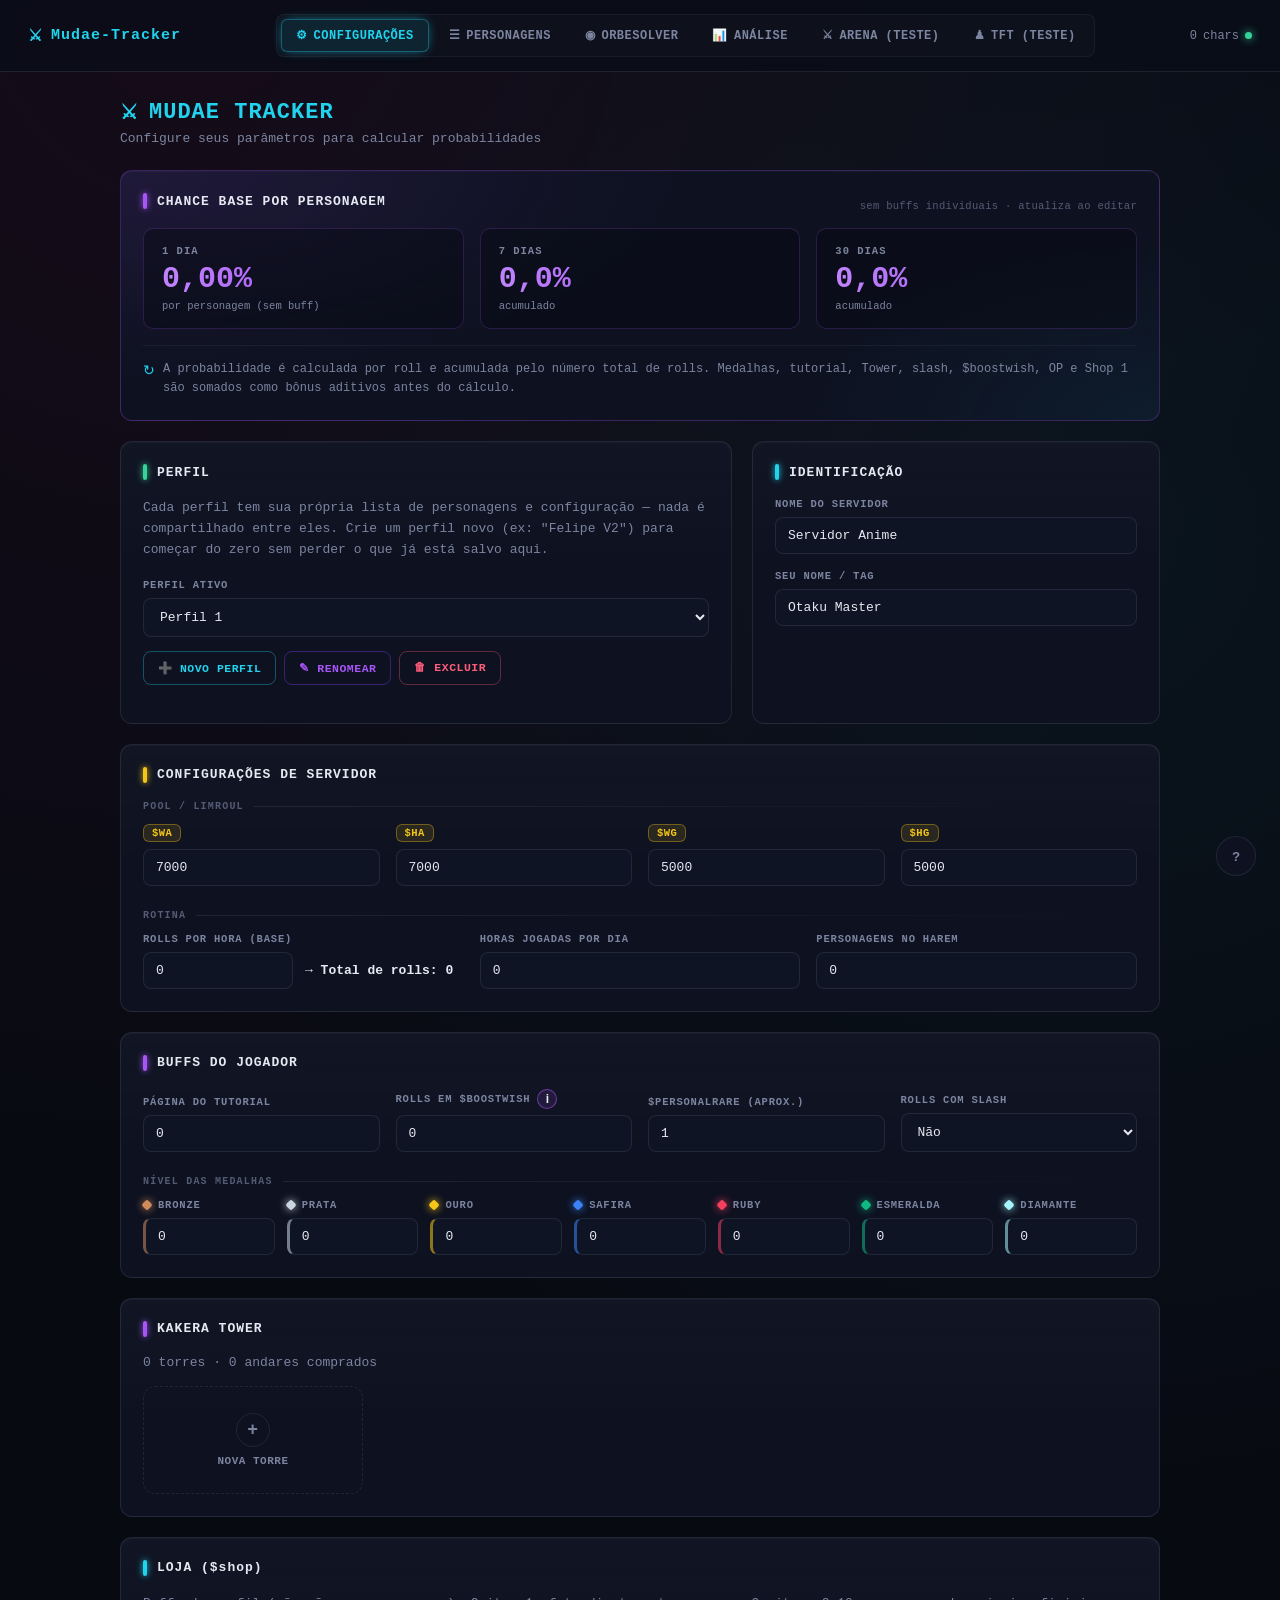
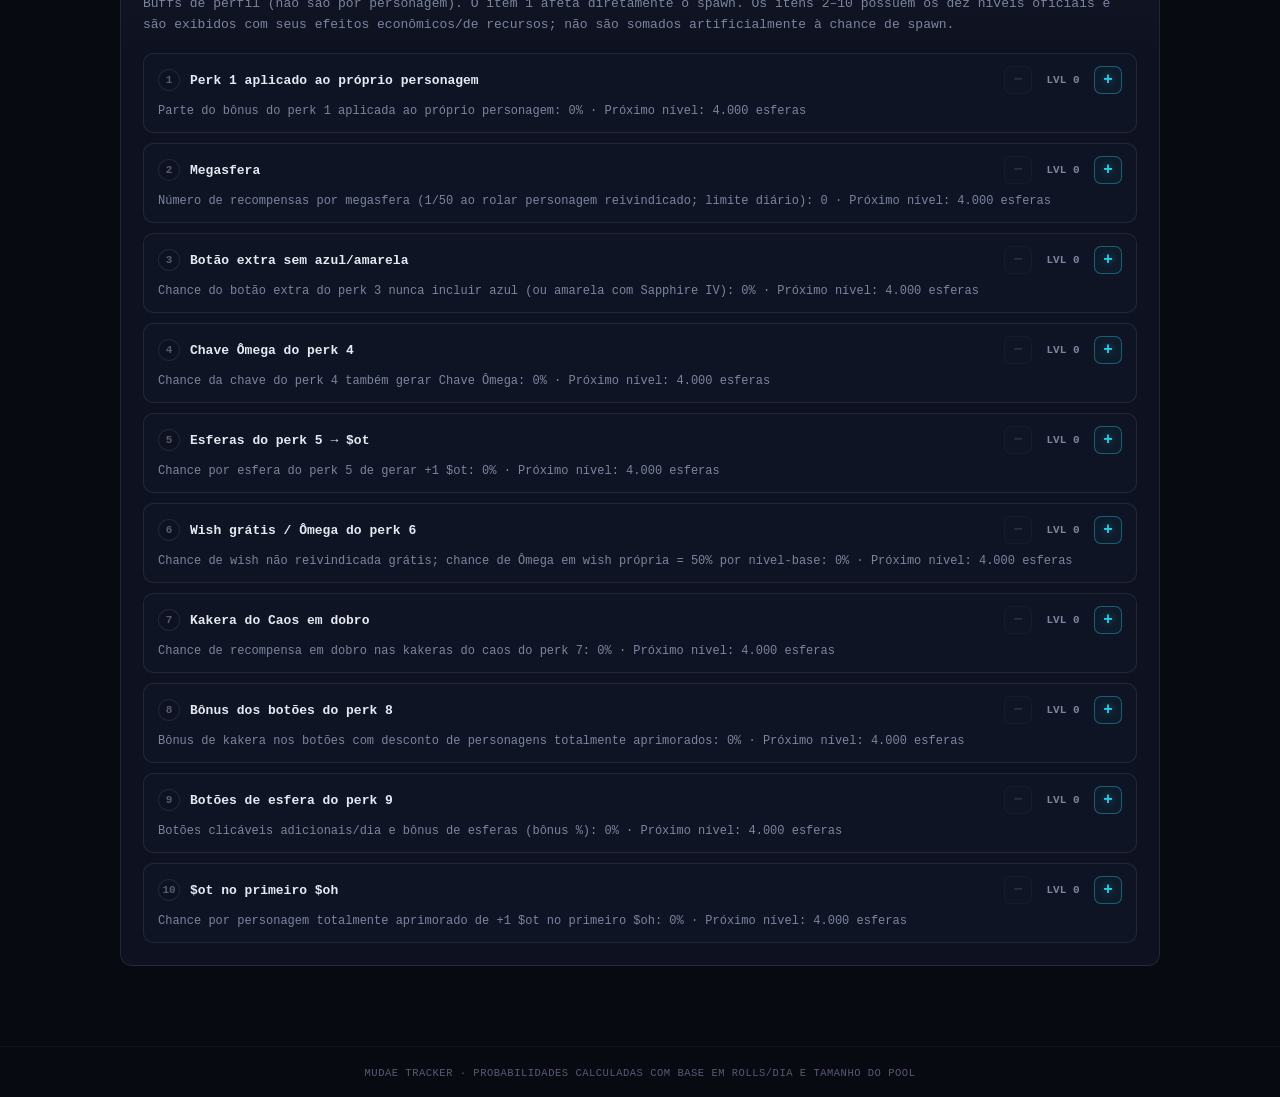
==== commit 2042aa83: "Adicionando modelo de tft no mudae" ====
--- a/index.html
+++ b/index.html
@@ -6,14 +6,14 @@
     <meta name="viewport" content="width=device-width, initial-scale=1.0" />
     <title>Mudae-Tracker</title>
     <link rel="icon" type="image/webp" href="Mudae.webp" />
-    <link rel="stylesheet" href="style.css?v=79" />
+    <link rel="stylesheet" href="style.css?v=82" />
     <!-- Cartas com efeitos (v1.0): fontes das cartas e encaixe no tracker -->
     <link rel="preconnect" href="https://fonts.googleapis.com" />
     <link rel="preconnect" href="https://fonts.gstatic.com" crossorigin />
-    <link rel="stylesheet" href="https://fonts.googleapis.com/css2?family=Bangers&family=Cinzel:wght@700;900&family=Orbitron:wght@500;800&family=Press+Start+2P&display=swap" />
+    <link rel="stylesheet" href="https://fonts.googleapis.com/css2?family=Bangers&family=Cinzel:wght@700;900&family=Orbitron:wght@500;800&family=Press+Start+2P&family=Playfair+Display:ital,wght@1,900&family=Great+Vibes&family=UnifrakturMaguntia&family=Russo+One&family=Permanent+Marker&family=Mochiy+Pop+One&family=Creepster&family=Righteous&family=Kaushan+Script&display=swap" />
     <link rel="stylesheet" href="card-effects-tracker.css?v=2" />
-    <link rel="stylesheet" href="waifuarena.css?v=2" />
-    <link rel="stylesheet" href="waifuarena-battle.css?v=3" />
+    <link rel="stylesheet" href="waifuarena.css?v=4" />
+    <link rel="stylesheet" href="waifuarena-battle.css?v=28" />
     <meta name="referrer" content="no-referrer">
 </head>
 
@@ -41,6 +41,10 @@
             <button class="tab-btn" data-view="arena">
                 <span class="tab-ico">⚔</span> ARENA (TESTE)
             </button>
+            <!-- Protótipo isolado: tft.html (para descartar, apagar este link e os arquivos tft*) -->
+            <a class="tab-btn" href="tft.html" style="text-decoration:none" onclick="event.stopImmediatePropagation()">
+                <span class="tab-ico">♟</span> TFT (TESTE)
+            </a>
         </nav>
         <div class="server-badge">
             <span id="charCountBadge">0</span> chars <span class="dot"></span>
@@ -269,6 +273,7 @@
                     <button class="pill green" id="btnOpenImport">📥 IMPORTAR MUDAE</button>
                     <button class="pill yellow" id="btnOpenOpImport">⚡ IMPORTAR BUFFS OP</button>
                     <button class="pill purple" id="btnOpenWishlistOrder">⇅ REORDENAR WISHLIST</button>
+                    <button class="pill yellow" id="btnOpenSeriesOrder" title="Gerar o comando pra organizar a ordem das séries no seu harém do Mudae">⇅ ORGANIZAR SÉRIES</button>
                     <button class="pill pink" id="btnOpenEcExport" title="Gerar o comando $ec com as embed colors salvas">🎨 EXPORTAR EC</button>
                     <button class="pill red" id="btnClearHarem">🗑 LIMPAR HAREM</button>
                 </div>
@@ -286,68 +291,120 @@
             </div>
 
             <div class="panel chars-toolbar">
-                <!-- Faixa 1: categoria e série -->
-                <div class="toolbar-row toolbar-row-main">
-                    <div class="field toolbar-field toolbar-categories">
-                        <label>CATEGORIA</label>
-                        <div class="cat-toggle-row" id="filterCategoryRow">
-                            <button type="button" class="cat-toggle-btn cat-pink" data-category="favoritos">♥ FAVORITOS</button>
-                            <button type="button" class="cat-toggle-btn cat-yellow" data-category="estrelas">★ ESTRELAS</button>
-                            <button type="button" class="cat-toggle-btn cat-cyan" data-category="comuns">👥 COMUNS</button>
-                        </div>
-                    </div>
-                    <div class="field toolbar-field toolbar-series">
-                        <label>SÉRIE</label>
-                        <div class="series-filter-row">
+                <!-- Caixas de filtro: uma aberta por vez; o número mostra quantos itens estão ativos -->
+                <div class="filter-tabs">
+                    <button type="button" class="filter-tab" data-filter-tab="person" aria-expanded="false" aria-controls="filterPanelPerson">PERSONAGEM<span class="filter-badge" hidden></span></button>
+                    <button type="button" class="filter-tab" data-filter-tab="op" aria-expanded="false" aria-controls="filterPanelOp">OP<span class="filter-badge" hidden></span></button>
+                    <button type="button" class="filter-tab" data-filter-tab="sort" aria-expanded="false" aria-controls="filterPanelSort">ORDENAÇÃO<span class="filter-badge" hidden></span></button>
+                    <button type="button" class="filter-tab" data-filter-tab="display" aria-expanded="false" aria-controls="filterPanelDisplay">EXIBIÇÃO<span class="filter-badge" hidden></span></button>
+                    <button id="btnClearFilters" class="btn-clear-filters" title="Limpa Personagem, OP e Ordenação. A Exibição tem o próprio botão de limpar.">LIMPAR FILTROS</button>
+                </div>
+
+                <div class="filter-panel" id="filterPanelPerson" data-filter-panel="person" hidden>
+                    <div class="toolbar-row toolbar-row-main">
+                        <div class="field toolbar-field toolbar-categories">
+                            <label>CATEGORIA</label>
+                            <div class="cat-toggle-row" id="filterCategoryRow">
+                                <button type="button" class="cat-toggle-btn cat-pink" data-category="favoritos">♥ FAVORITOS</button>
+                                <button type="button" class="cat-toggle-btn cat-yellow" data-category="estrelas">★ ESTRELAS</button>
+                                <button type="button" class="cat-toggle-btn cat-cyan" data-category="comuns">👥 COMUNS</button>
+                            </div>
+                        </div>
+                        <div class="field toolbar-field toolbar-series">
+                            <label>SÉRIE</label>
                             <select id="filterSeries">
                                 <option value="">Todas</option>
                             </select>
-                            <button type="button" class="pill yellow" id="btnOpenSeriesOrder" title="Gerar o comando pra organizar a ordem das séries no seu harém do Mudae">⇅ ORGANIZAR</button>
-                        </div>
-                    </div>
-                </div>
-
-                <!-- Faixa 2: kakera, ordenações e gêneros -->
-                <div class="toolbar-row toolbar-row-filters">
-                    <div class="field toolbar-field">
-                        <label>KAKERA MÍNIMO</label>
-                        <input type="number" id="filterKakeraMin" min="0" placeholder="0" />
-                    </div>
-                    <div class="field toolbar-field">
-                        <label>KAKERA MÁXIMO</label>
-                        <input type="number" id="filterKakeraMax" min="0" placeholder="Sem limite" />
-                    </div>
-                    <div class="field toolbar-field">
-                        <label>ORDENAR POR KAKERA</label>
-                        <select id="filterSortKakera">
-                            <option value="">Sem ordenação</option>
-                            <option value="asc">Menor → Maior</option>
-                            <option value="desc">Maior → Menor</option>
-                        </select>
-                    </div>
-                    <div class="field toolbar-field">
-                        <label>ORDENAR POR CHAVES</label>
-                        <select id="filterSortKeys">
-                            <option value="">Sem ordenação</option>
-                            <option value="desc">Mais → Menos</option>
-                            <option value="asc">Menos → Mais</option>
-                        </select>
-                    </div>
-                    <div class="field toolbar-field toolbar-genders">
-                        <label>GÊNEROS</label>
-                        <div class="gender-row" id="filterGenderRow">
-                            <button type="button" class="gender-btn" data-gender="wa">$wa</button>
-                            <button type="button" class="gender-btn" data-gender="wg">$wg</button>
-                            <button type="button" class="gender-btn" data-gender="ha">$ha</button>
-                            <button type="button" class="gender-btn" data-gender="hg">$hg</button>
-                        </div>
-                    </div>
-                </div>
-
-                <!-- Rodapé: opções de exibição (não são filtros) -->
-                <div class="toolbar-footer">
+                        </div>
+                    </div>
+                    <div class="toolbar-row toolbar-row-person">
+                        <div class="field toolbar-field toolbar-genders">
+                            <label>GÊNEROS</label>
+                            <div class="gender-row" id="filterGenderRow">
+                                <button type="button" class="gender-btn" data-gender="wa">$wa</button>
+                                <button type="button" class="gender-btn" data-gender="wg">$wg</button>
+                                <button type="button" class="gender-btn" data-gender="ha">$ha</button>
+                                <button type="button" class="gender-btn" data-gender="hg">$hg</button>
+                            </div>
+                        </div>
+                        <div class="field toolbar-field">
+                            <label>KAKERA MÍNIMO</label>
+                            <input type="number" id="filterKakeraMin" min="0" placeholder="0" />
+                        </div>
+                        <div class="field toolbar-field">
+                            <label>KAKERA MÁXIMO</label>
+                            <input type="number" id="filterKakeraMax" min="0" placeholder="Sem limite" />
+                        </div>
+                    </div>
+                    <div class="filter-panel-actions">
+                        <button type="button" class="btn-clear-filters" data-filter-clear="person">LIMPAR PERSONAGEM</button>
+                    </div>
+                </div>
+
+                <!-- Busca OU entre os níveis e buffs selecionados -->
+                <div class="filter-panel" id="filterPanelOp" data-filter-panel="op" hidden>
+                    <div class="toolbar-row toolbar-row-op">
+                        <div class="toolbar-field toolbar-op-contains">
+                            <span class="toolbar-op-label">OP</span>
+                            <label class="grid-details-control" title="Ligado: mostra quem tem algum dos buffs/níveis selecionados. Desligado: mostra quem não tem nenhum deles.">
+                                <span class="grid-details-label">CONTÉM</span>
+                                <input type="checkbox" id="filterOpContains" checked />
+                                <span class="switch-track" aria-hidden="true"><span class="switch-thumb"></span></span>
+                            </label>
+                            <button type="button" class="pill cyan" id="btnOpenOppCommand" title="Gerar o comando $opp com os personagens filtrados">⧉ GERAR $OPP</button>
+                        </div>
+                        <div class="field toolbar-field">
+                            <label>NÍVEIS DO OP</label>
+                            <div class="gender-row" id="filterOpLevelRow">
+                                <button type="button" class="gender-btn" data-op-level="1">LVL 1</button>
+                                <button type="button" class="gender-btn" data-op-level="2">LVL 2</button>
+                                <button type="button" class="gender-btn" data-op-level="3">LVL 3</button>
+                                <button type="button" class="gender-btn" data-op-level="4">LVL 4</button>
+                                <button type="button" class="gender-btn" data-op-level="5">LVL 5</button>
+                                <button type="button" class="gender-btn" data-op-level="max">MAX</button>
+                            </div>
+                        </div>
+                        <div class="field toolbar-field toolbar-op-buffs">
+                            <label>BUFFS DO OP</label>
+                            <div class="gender-row" id="filterOpBuffRow"></div>
+                        </div>
+                    </div>
+                    <div class="filter-panel-actions">
+                        <button type="button" class="btn-clear-filters" data-filter-clear="op">LIMPAR OP</button>
+                    </div>
+                </div>
+
+                <div class="filter-panel" id="filterPanelSort" data-filter-panel="sort" hidden>
+                    <div class="toolbar-row toolbar-row-sort">
+                        <div class="field toolbar-field">
+                            <label>ORDENAR POR KAKERA</label>
+                            <select id="filterSortKakera">
+                                <option value="">Sem ordenação</option>
+                                <option value="asc">Menor → Maior</option>
+                                <option value="desc">Maior → Menor</option>
+                            </select>
+                        </div>
+                        <div class="field toolbar-field">
+                            <label>ORDENAR POR CHAVES</label>
+                            <select id="filterSortKeys">
+                                <option value="">Sem ordenação</option>
+                                <option value="desc">Mais → Menos</option>
+                                <option value="asc">Menos → Mais</option>
+                            </select>
+                        </div>
+                    </div>
+                    <div class="filter-panel-actions">
+                        <button type="button" class="btn-clear-filters" data-filter-clear="sort">LIMPAR ORDENAÇÃO</button>
+                    </div>
+                </div>
+
+                <!-- Só aparência: não esconde personagens -->
+                <div class="filter-panel" id="filterPanelDisplay" data-filter-panel="display" hidden>
                     <div class="view-controls">
-                        <span class="toolbar-footer-label">EXIBIÇÃO</span>
+                        <div class="view-toggle" id="viewToggle" title="Formato de exibição">
+                            <button type="button" class="view-toggle-btn active" data-view-mode="list" title="Lista">☰</button>
+                            <button type="button" class="view-toggle-btn" data-view-mode="grid" title="Grade">▦</button>
+                        </div>
                         <label class="grid-details-control" id="groupBySeriesControl" title="Agrupar personagens por série dentro de cada categoria">
                             <span class="grid-details-label">AGRUPAR POR SÉRIE</span>
                             <input type="checkbox" id="groupBySeriesToggle" />
@@ -364,12 +421,8 @@
                             <span class="switch-track" aria-hidden="true"><span class="switch-thumb"></span></span>
                         </label>
                     </div>
-                    <div class="toolbar-footer-actions">
-                        <div class="view-toggle" id="viewToggle" title="Formato de exibição">
-                            <button type="button" class="view-toggle-btn active" data-view-mode="list" title="Lista">☰</button>
-                            <button type="button" class="view-toggle-btn" data-view-mode="grid" title="Grade">▦</button>
-                        </div>
-                        <button id="btnClearFilters" class="btn-clear-filters">LIMPAR FILTROS</button>
+                    <div class="filter-panel-actions">
+                        <button type="button" class="btn-clear-filters" data-filter-clear="display">LIMPAR EXIBIÇÃO</button>
                     </div>
                 </div>
             </div>
@@ -689,6 +742,7 @@
             </div>
             <div class="op-buff-list" id="opBuffList"></div>
             <div class="op-modal-footer">
+                <button type="button" id="opCopyOppBtn" class="pill cyan">⧉ COPIAR $OPP</button>
                 <span class="op-save-status" id="opSaveStatus"></span>
                 <button id="opCloseBtn" class="btn-minimal op-close-btn">FECHAR</button>
                 <button id="opSaveBtn" class="btn-cancel op-save-btn">SALVAR</button>
@@ -782,6 +836,29 @@
             <div class="op-modal-footer">
                 <span class="op-save-status" id="ecExportSummary"></span>
                 <button id="ecExportCloseBtn" class="btn-minimal op-close-btn">FECHAR</button>
+            </div>
+        </div>
+    </div>
+
+    <!-- ============ MODAL: COMANDO $opp DOS PERSONAGENS FILTRADOS ============ -->
+    <div id="oppCommandModalOverlay" class="modal-overlay">
+        <div class="modal series-order-modal">
+            <div class="modal-head">
+                <div>
+                    <h2>Comando $opp</h2>
+                    <p class="tower-modal-sub">Abre o $op só dos personagens reivindicados que passam nos filtros
+                        atuais. Listas grandes são divididas em mais de um comando para caber no limite de
+                        2.000 caracteres do Discord.</p>
+                </div>
+                <button id="oppCommandModalClose" class="modal-x">✕</button>
+            </div>
+
+            <div class="series-order-command-box" id="oppCommandList"></div>
+            <p class="clear-harem-copy-status" id="oppCommandCopyStatus"></p>
+
+            <div class="op-modal-footer">
+                <span class="op-save-status" id="oppCommandSummary"></span>
+                <button id="oppCommandCloseBtn" class="btn-minimal op-close-btn">FECHAR</button>
             </div>
         </div>
     </div>
@@ -851,10 +928,10 @@
     <script src="OrbeSolver.js?v=53"></script>
     <script src="OrbeSolverOQ.js?v=53"></script>
     <!-- monta a tela da Waifu Arena antes do script.js, que descobre as telas pelo id -->
-    <script src="waifuarena.js?v=3"></script>
-    <script src="waifuarena-battle.js?v=4"></script>
-    <script src="script.js?v=76"></script>
-    <script src="card-effects.js?v=2"></script>
+    <script src="waifuarena.js?v=5"></script>
+    <script src="waifuarena-battle.js?v=27"></script>
+    <script src="script.js?v=79"></script>
+    <script src="card-effects.js?v=5"></script>
 </body>
 
 </html>
--- a/style.css
+++ b/style.css
@@ -1364,22 +1364,6 @@
 .toolbar-genders {
     flex: 2;
     min-width: 240px;
-}
-
-.series-filter-row {
-    display: flex;
-    gap: 8px;
-    align-items: stretch;
-}
-
-.series-filter-row select {
-    flex: 1;
-    min-width: 0;
-}
-
-.series-filter-row .pill {
-    flex: none;
-    white-space: nowrap;
 }
 
 .toolbar-categories {
@@ -5241,13 +5225,93 @@
 
 
 /* ============ Toolbar de filtros (Personagens) ============
-   Três faixas fixas: (1) categoria + série, (2) kakera, ordenações e
-   gêneros em grid alinhado, (3) rodapé de exibição com os interruptores
-   à esquerda e lista/grade + limpar filtros à direita. */
+   Fileira de caixas (Personagem, OP, Ordenação, Exibição) com o número de
+   itens ativos em cima de cada uma; só o painel da caixa aberta aparece. */
 #view-chars .chars-toolbar {
     display: flex;
     flex-direction: column;
     gap: 16px;
+}
+
+#view-chars .filter-tabs {
+    display: grid;
+    grid-template-columns: repeat(4, minmax(0, 1fr)) auto;
+    gap: 10px;
+}
+
+#view-chars .filter-tab {
+    position: relative;
+    height: 40px;
+    background: var(--bg-panel-2);
+    border: 1px solid var(--border);
+    border-radius: 8px;
+    color: var(--muted);
+    font-family: var(--mono);
+    font-size: 11.5px;
+    font-weight: 700;
+    letter-spacing: .6px;
+    cursor: pointer;
+    transition: all .15s ease;
+}
+
+#view-chars .filter-tab:hover,
+#view-chars .filter-tab:focus-visible {
+    border-color: var(--cyan);
+    color: var(--text);
+    outline: none;
+}
+
+#view-chars .filter-tab.active {
+    background: rgba(34, 211, 238, 0.14);
+    border-color: var(--cyan);
+    color: var(--cyan);
+    box-shadow: 0 0 10px -2px var(--cyan);
+}
+
+#view-chars .filter-badge {
+    position: absolute;
+    top: -8px;
+    right: -6px;
+    min-width: 18px;
+    height: 18px;
+    padding: 0 5px;
+    border-radius: 999px;
+    background: var(--pink);
+    color: #fff;
+    font-size: 10.5px;
+    line-height: 18px;
+    letter-spacing: 0;
+    text-align: center;
+}
+
+#view-chars .filter-badge[hidden] {
+    display: none;
+}
+
+#view-chars .filter-panel {
+    display: flex;
+    flex-direction: column;
+    gap: 16px;
+    padding-top: 16px;
+    border-top: 1px solid var(--border-soft);
+}
+
+#view-chars .filter-panel[hidden] {
+    display: none;
+}
+
+#view-chars .filter-panel-actions {
+    display: flex;
+    justify-content: flex-end;
+}
+
+#view-chars .chars-toolbar .btn-clear-filters {
+    height: 40px;
+    padding: 0 14px;
+}
+
+#view-chars .filter-panel-actions .btn-clear-filters {
+    height: 34px;
 }
 
 #view-chars .chars-toolbar .toolbar-row {
@@ -5265,26 +5329,80 @@
     grid-template-columns: minmax(0, 1.5fr) minmax(0, 1fr);
 }
 
-#view-chars .toolbar-row-filters {
-    grid-template-columns:
-        minmax(100px, .8fr)
-        minmax(100px, .8fr)
-        minmax(150px, 1fr)
-        minmax(150px, 1fr)
-        minmax(230px, 1.5fr);
+#view-chars .toolbar-row-person {
+    grid-template-columns: minmax(230px, 1.5fr) minmax(100px, .5fr) minmax(100px, .5fr);
+}
+
+#view-chars .toolbar-row-sort {
+    grid-template-columns: repeat(2, minmax(0, 1fr));
+}
+
+#view-chars .toolbar-row-op {
+    grid-template-columns: auto minmax(0, 1fr);
+}
+
+#view-chars .toolbar-op-buffs {
+    grid-column: 1 / -1;
+}
+
+/* Mesmo visual do rótulo de .field (fica fora dele porque .field label/input
+   sobrescreveriam o interruptor). */
+#view-chars .toolbar-op-label {
+    display: block;
+    font-size: 10.5px;
+    letter-spacing: 0.8px;
+    color: var(--muted);
+    margin-bottom: 7px;
+    font-weight: 600;
+}
+
+#view-chars .toolbar-op-contains {
+    display: flex;
+    flex-wrap: wrap;
+    align-items: center;
+    gap: 0 8px;
+}
+
+#view-chars .toolbar-op-label {
+    flex: 0 0 100%;
+}
+
+#view-chars .toolbar-op-contains .grid-details-control {
+    min-height: 40px;
+}
+
+#view-chars #btnOpenOppCommand {
+    height: 40px;
+    white-space: nowrap;
+}
+
+#view-chars #filterOpLevelRow .gender-btn {
+    min-width: 0;
+    padding: 0 6px;
+}
+
+#view-chars #filterOpBuffRow {
+    display: grid;
+    grid-template-columns: repeat(auto-fill, minmax(190px, 1fr));
+    gap: 8px;
+}
+
+#view-chars #filterOpBuffRow .gender-btn {
+    min-width: 0;
+    padding: 0 10px;
+    font-size: 11px;
+    text-align: left;
+    white-space: nowrap;
+    overflow: hidden;
+    text-overflow: ellipsis;
 }
 
 /* Todos os controles com a mesma altura dos inputs. */
 #view-chars .chars-toolbar .field input,
 #view-chars .chars-toolbar .field select,
 #view-chars .chars-toolbar .cat-toggle-btn,
-#view-chars .chars-toolbar .gender-btn,
-#view-chars .chars-toolbar .series-filter-row .pill {
+#view-chars .chars-toolbar .gender-btn {
     height: 40px;
-}
-
-#view-chars .series-filter-row select {
-    min-width: 0;
 }
 
 #view-chars .cat-toggle-row,
@@ -5319,18 +5437,8 @@
 #view-chars .cat-toggle-btn.cat-yellow:not(.active):hover { border-color: rgba(245, 197, 24, 0.5); color: var(--yellow); }
 #view-chars .cat-toggle-btn.cat-cyan:not(.active):hover { border-color: rgba(34, 211, 238, 0.5); color: var(--cyan); }
 
-/* ---- Rodapé de exibição ---- */
-#view-chars .toolbar-footer {
-    display: flex;
-    align-items: center;
-    justify-content: space-between;
-    gap: 10px 16px;
-    flex-wrap: wrap;
-    padding-top: 14px;
-    border-top: 1px solid var(--border-soft);
-}
-
-#view-chars .toolbar-footer .view-controls {
+/* ---- Painel de exibição ---- */
+#view-chars .filter-panel .view-controls {
     display: flex;
     align-items: center;
     justify-content: flex-start;
@@ -5339,61 +5447,38 @@
     width: auto;
 }
 
-#view-chars .toolbar-footer-label {
-    font-size: 9.5px;
-    font-weight: 700;
-    letter-spacing: 1.2px;
-    color: var(--muted-2);
-    margin-right: 4px;
-}
-
-#view-chars .toolbar-footer .grid-details-control {
-    min-height: 34px;
-    padding: 2px 10px;
-}
-
-#view-chars .toolbar-footer-actions {
-    display: flex;
-    align-items: center;
-    gap: 8px;
-    margin-left: auto;
-}
-
-#view-chars .toolbar-footer .btn-clear-filters {
-    height: 34px;
-    padding: 0 14px;
-}
-
 /* ---- Telas menores ---- */
-@media (max-width: 1100px) {
-    #view-chars .toolbar-row-filters {
-        grid-template-columns: repeat(4, minmax(0, 1fr));
-    }
-
-    #view-chars .toolbar-row-filters .toolbar-genders {
+@media (max-width: 820px) {
+    #view-chars .toolbar-row-main,
+    #view-chars .toolbar-row-person {
+        grid-template-columns: 1fr;
+    }
+
+    #view-chars .filter-tabs {
+        grid-template-columns: repeat(2, minmax(0, 1fr));
+    }
+
+    #view-chars .filter-tabs .btn-clear-filters {
         grid-column: 1 / -1;
     }
 }
 
-@media (max-width: 820px) {
-    #view-chars .toolbar-row-main {
+@media (max-width: 480px) {
+    #view-chars .cat-toggle-row,
+    #view-chars #filterOpLevelRow {
+        flex-wrap: wrap;
+    }
+
+    #view-chars .toolbar-row-op {
         grid-template-columns: 1fr;
     }
 
-    #view-chars .toolbar-row-filters {
-        grid-template-columns: repeat(2, minmax(0, 1fr));
-    }
-}
-
-@media (max-width: 480px) {
-    #view-chars .cat-toggle-row {
+    #opModalOverlay .op-modal-footer {
         flex-wrap: wrap;
     }
 
-    #view-chars .toolbar-footer-actions {
-        margin-left: 0;
-        width: 100%;
-        justify-content: space-between;
+    #opCopyOppBtn {
+        flex: 1 0 100%;
     }
 }
 
--- a/waifuarena.css
+++ b/waifuarena.css
@@ -215,3 +215,132 @@
     opacity: 0.4;
     cursor: not-allowed;
 }
+
+/* ---- Hub: escolha entre OFFLINE e ONLINE (mesmo desenho do hub do OrbeSolver) ---- */
+.arena-hub[hidden],
+.arena-play[hidden],
+.arena-grid[hidden],
+.wa-battle[hidden] {
+    display: none !important;
+}
+
+.arena-hub {
+    min-height: calc(100vh - 155px);
+    display: grid;
+    place-items: center;
+    padding: 34px 12px 54px;
+}
+
+.arena-hub-inner {
+    width: min(640px, 100%);
+    text-align: center;
+}
+
+.arena-hub-heading {
+    margin: 0 auto 30px;
+    max-width: 650px;
+}
+
+.arena-hub-kicker {
+    display: inline-block;
+    margin-bottom: 10px;
+    color: var(--pink);
+    font: 700 9px var(--mono);
+    letter-spacing: 1.8px;
+}
+
+.arena-hub-heading h1 {
+    display: flex;
+    align-items: center;
+    justify-content: center;
+    gap: 9px;
+    flex-wrap: wrap;
+    margin-bottom: 8px;
+}
+
+.arena-mode-picker {
+    display: grid;
+    grid-template-columns: repeat(2, minmax(0, 1fr));
+    gap: 16px;
+    align-items: stretch;
+}
+
+.arena-mode-card {
+    min-height: 190px;
+    display: flex;
+    flex-direction: column;
+    align-items: center;
+    justify-content: center;
+    gap: 10px;
+    padding: 24px 18px;
+    cursor: pointer;
+    border: 1px solid rgba(236, 47, 156, 0.34);
+    border-radius: 13px;
+    color: var(--pink);
+    font-family: var(--mono);
+    background: radial-gradient(circle at 50% 25%, rgba(236, 47, 156, 0.10), rgba(236, 47, 156, 0.025) 55%, rgba(255, 255, 255, 0.01));
+    box-shadow: inset 0 0 24px rgba(236, 47, 156, 0.035), 0 0 20px rgba(236, 47, 156, 0.055);
+    transition: transform 0.16s ease, border-color 0.16s ease, box-shadow 0.16s ease;
+}
+
+.arena-mode-card:hover,
+.arena-mode-card:focus-visible {
+    transform: translateY(-3px);
+    outline: none;
+    border-color: rgba(236, 47, 156, 0.72);
+    box-shadow: inset 0 0 28px rgba(236, 47, 156, 0.055), 0 0 28px rgba(236, 47, 156, 0.16);
+}
+
+.arena-mode-command {
+    font-size: 30px;
+    line-height: 1;
+    font-weight: 900;
+    letter-spacing: 1px;
+    text-shadow: 0 0 18px currentColor;
+}
+
+.arena-mode-name {
+    color: var(--text);
+    font-size: 11px;
+    letter-spacing: 0.8px;
+    text-transform: uppercase;
+}
+
+.arena-mode-enter {
+    margin-top: 6px;
+    color: var(--pink);
+    font-size: 8px;
+    letter-spacing: 1px;
+}
+
+@media (max-width: 720px) {
+    .arena-mode-picker {
+        grid-template-columns: 1fr;
+        max-width: 430px;
+        margin: 0 auto;
+    }
+
+    .arena-mode-card {
+        min-height: 125px;
+    }
+}
+
+/* ---- Botão REGRAS no título (mesmo visual do selo .arena-beta) ---- */
+.arena-rules-btn {
+    font-family: inherit;
+    line-height: inherit;
+    cursor: pointer;
+    transition: box-shadow 0.15s ease, background 0.15s ease, transform 0.15s ease;
+}
+
+.arena-rules-btn:hover,
+.arena-rules-btn:focus-visible {
+    outline: none;
+    transform: translateY(-1px);
+    background: rgba(245, 197, 24, 0.18);
+    box-shadow: 0 0 14px -3px var(--yellow);
+}
+
+.arena-play-mode {
+    color: var(--text);
+}
--- a/waifuarena-battle.css
+++ b/waifuarena-battle.css
@@ -645,6 +645,7 @@
 }
 
 .wa-log li b { color: var(--text); }
+.wa-log-time { margin-right: 6px; font-size: 10px; font-variant-numeric: tabular-nums; color: var(--muted); opacity: .7; }
 .wa-log li.me { border-left-color: var(--cyan); }
 .wa-log li.opp { border-left-color: #ff5c7a; }
 .wa-log-turn { color: var(--purple) !important; border-left-color: var(--purple) !important; }
@@ -731,25 +732,6 @@
     width: 58px;
 }
 
-.wa-bench-info {
-    min-width: 0;
-    display: flex;
-    flex-direction: column;
-    gap: 3px;
-    font-size: 10px;
-    color: var(--muted);
-}
-
-.wa-bench-info b {
-    color: var(--text);
-    font-size: 11.5px;
-    white-space: nowrap;
-    overflow: hidden;
-    text-overflow: ellipsis;
-}
-
-.wa-bench-items { color: var(--cyan); cursor: help; }
-
 .wa-lp-bar.mini { height: 6px; flex: none; }
 
 .wa-bench-card.ko { opacity: .45; filter: grayscale(1); }
@@ -764,12 +746,6 @@
 .wa-bench-card.pickable:hover { transform: translateX(-3px); background: rgba(34, 211, 238, 0.1); }
 
 @keyframes wa-pulse { 50% { box-shadow: 0 0 22px -2px var(--cyan); } }
-
-.wa-team-count {
-    font-size: 10.5px;
-    font-weight: 700;
-    color: var(--muted);
-}
 
 .wa-cardwrap { position: relative; }
 .wa-cardwrap.ko-flash { animation: wa-ko .8s ease; }
@@ -896,3 +872,1293 @@
 }
 
 .wa-pop-heal { color: var(--green); font-size: 14px; }
+
+/* ============================================================
+   v2.1 — CARTAS NO LUGAR DOS NOMES
+   ============================================================ */
+.wa-label-hint {
+    color: var(--muted-2);
+    font-weight: 500;
+    letter-spacing: 0;
+}
+
+/* slots do time: a carta de cada slot */
+.wa-team {
+    align-items: start;
+    gap: 12px;
+}
+
+.wa-slot {
+    position: relative;
+    flex-direction: column;
+    align-items: stretch;
+    gap: 6px;
+    padding: 8px;
+    text-align: center;
+}
+
+.wa-slot:focus-visible {
+    outline: 2px solid var(--cyan);
+    outline-offset: 2px;
+}
+
+.wa-slot-n {
+    position: absolute;
+    top: -8px;
+    left: -8px;
+    z-index: 2;
+    box-shadow: 0 0 0 2px var(--bg-panel);
+    background: #2a2410;
+}
+
+.wa-slot-card {
+    position: relative;
+    aspect-ratio: 5 / 8;
+    border-radius: 10px;
+}
+
+.wa-slot-card .mce-host,
+.wa-choice-card .mce-host,
+.wa-pick-card .mce-host {
+    cursor: pointer;
+}
+
+.wa-slot-empty {
+    position: absolute;
+    inset: 0;
+    display: grid;
+    place-items: center;
+    border-radius: 10px;
+    border: 2px dashed var(--border);
+    color: var(--muted-2);
+    font-size: 28px;
+}
+
+.wa-slot small {
+    color: var(--muted);
+    font-size: 10.5px;
+    font-weight: 700;
+}
+
+.wa-slot.warn small {
+    color: #ff8fa3;
+}
+
+.wa-slot.active .wa-slot-card {
+    box-shadow: 0 0 0 2px var(--cyan), 0 0 18px -2px var(--cyan);
+}
+
+.wa-swap {
+    width: 100%;
+    margin-top: 12px;
+    padding: 10px 14px;
+}
+
+/* janela para escolher a carta do slot */
+.wa-picker {
+    position: fixed;
+    inset: 0;
+    z-index: 2147482500;
+    display: grid;
+    place-items: center;
+    padding: 3vh 3vw;
+    background: rgba(4, 6, 12, 0.78);
+    backdrop-filter: blur(4px);
+    animation: wa-fade .2s ease;
+}
+
+.wa-picker[hidden] { display: none; }
+
+.wa-picker-box {
+    display: flex;
+    flex-direction: column;
+    gap: 14px;
+    width: min(1100px, 100%);
+    /* altura da tela menos o padding do .wa-picker (3vh em cima e embaixo);
+       "100%" não limitava nada, porque a linha do grid cresce com o conteúdo */
+    max-height: 94vh;
+    max-height: 94dvh;
+    min-height: 0;
+    padding: 20px 22px;
+    border-radius: 14px;
+    background: var(--bg-panel);
+    border: 1px solid rgba(34, 211, 238, 0.4);
+    box-shadow: 0 0 40px -10px var(--cyan);
+}
+
+.wa-picker-head {
+    display: flex;
+    align-items: center;
+    justify-content: space-between;
+}
+
+.wa-picker-head h3 {
+    margin: 0;
+    color: var(--cyan);
+    font-size: 16px;
+}
+
+.wa-picker-search {
+    width: 100%;
+    background: var(--bg-panel-2);
+    border: 1px solid var(--border);
+    border-radius: 8px;
+    padding: 10px 12px;
+    color: var(--text);
+    font-family: var(--mono);
+    font-size: 13px;
+    outline: none;
+}
+
+.wa-picker-search:focus { border-color: var(--cyan); }
+
+.wa-picker-grid {
+    display: grid;
+    grid-template-columns: repeat(auto-fill, minmax(130px, 1fr));
+    gap: 14px;
+    overflow-y: auto;
+    padding: 4px 6px 4px 2px;
+    min-height: 200px;
+}
+
+.wa-pick-item {
+    position: relative;
+    border-radius: 10px;
+    cursor: pointer;
+    transition: transform .15s ease;
+}
+
+.wa-pick-item[hidden] { display: none; }
+
+.wa-pick-item:hover,
+.wa-pick-item:focus-visible {
+    transform: translateY(-3px);
+    outline: none;
+}
+
+.wa-pick-item:hover .wa-pick-card,
+.wa-pick-item:focus-visible .wa-pick-card {
+    box-shadow: 0 0 0 2px var(--cyan), 0 0 16px -2px var(--cyan);
+}
+
+.wa-pick-item.current .wa-pick-card {
+    box-shadow: 0 0 0 2px var(--yellow);
+}
+
+.wa-pick-card {
+    aspect-ratio: 5 / 8;
+    border-radius: 10px;
+    background: var(--bg-panel-2);
+}
+
+.wa-pick-badge {
+    position: absolute;
+    left: 50%;
+    bottom: -8px;
+    transform: translateX(-50%);
+    white-space: nowrap;
+    padding: 2px 8px;
+    border-radius: 6px;
+    font-size: 9.5px;
+    font-weight: 800;
+    letter-spacing: .5px;
+    color: var(--yellow);
+    background: #1c180a;
+    border: 1px solid rgba(245, 197, 24, 0.5);
+}
+
+.wa-picker-empty {
+    margin: 0;
+    color: var(--muted);
+    font-size: 12px;
+    text-align: center;
+}
+
+/* janelas do duelo: opções com a carta */
+.wa-choices {
+    grid-template-columns: repeat(auto-fit, minmax(120px, 160px));
+    justify-content: center;
+    gap: 14px;
+}
+
+.wa-choice {
+    align-items: stretch;
+    gap: 6px;
+    padding: 8px;
+    text-align: center;
+}
+
+.wa-choice-card {
+    aspect-ratio: 5 / 8;
+    border-radius: 10px;
+}
+
+.wa-choice-stats {
+    color: var(--text);
+    font-size: 10.5px;
+}
+
+.wa-choice em {
+    text-align: center;
+}
+
+.wa-choice:focus-visible {
+    outline: 2px solid var(--cyan);
+    outline-offset: 2px;
+}
+
+.wa-choice.is-off {
+    opacity: .35;
+    cursor: not-allowed;
+    filter: grayscale(1);
+}
+
+.wa-choice:hover:not(.is-off) .wa-choice-card {
+    box-shadow: 0 0 0 2px var(--cyan), 0 0 16px -2px var(--cyan);
+}
+
+.wa-ov-box.wide {
+    width: min(760px, 100%);
+}
+
+.wa-overlay {
+    overflow-y: auto;
+}
+
+/* janelas do duelo: cartas menores para caber no tabuleiro; se ainda
+   passar da altura, a janela rola sem cortar o topo */
+.wa-overlay {
+    place-items: safe center;
+}
+
+.wa-choices {
+    grid-template-columns: repeat(auto-fit, minmax(96px, 124px));
+    gap: 12px;
+}
+
+.wa-choice {
+    padding: 6px;
+}
+
+.wa-ov-box {
+    padding: 16px 18px;
+}
+
+.wa-offers {
+    grid-template-columns: repeat(auto-fit, minmax(150px, 1fr));
+}
+
+/* ============================================================
+   Janela de REGRAS (botão REGRAS no título da arena)
+   ============================================================ */
+.wa-rules {
+    position: fixed;
+    inset: 0;
+    z-index: 2147482500;
+    display: grid;
+    place-items: center;
+    padding: 3vh 3vw;
+    background: rgba(4, 6, 12, 0.78);
+    backdrop-filter: blur(4px);
+    animation: wa-fade .2s ease;
+}
+
+.wa-rules[hidden] { display: none; }
+
+.wa-rules-box {
+    display: flex;
+    flex-direction: column;
+    width: min(760px, 100%);
+    max-height: 94vh;
+    max-height: 94dvh;
+    min-height: 0;
+    border-radius: 14px;
+    background: var(--bg-panel);
+    border: 1px solid rgba(245, 197, 24, 0.4);
+    box-shadow: 0 0 40px -10px var(--yellow);
+}
+
+.wa-rules-head {
+    display: flex;
+    align-items: center;
+    justify-content: space-between;
+    padding: 16px 20px;
+    border-bottom: 1px solid var(--border);
+}
+
+.wa-rules-head h3 {
+    margin: 0;
+    color: var(--yellow);
+    font-size: 15px;
+    letter-spacing: 1px;
+}
+
+.wa-rules-body {
+    overflow-y: auto;
+    padding: 6px 20px 18px;
+    font-size: 13px;
+    line-height: 1.5;
+}
+
+.wr-sec {
+    padding: 16px 0;
+    border-bottom: 1px dashed var(--border);
+}
+
+.wr-sec h4 {
+    display: flex;
+    align-items: center;
+    gap: 9px;
+    margin: 0 0 8px;
+    color: var(--text);
+    font: 800 12px var(--mono);
+    letter-spacing: 1.2px;
+}
+
+.wr-n {
+    display: inline-grid;
+    place-items: center;
+    width: 22px;
+    height: 22px;
+    border-radius: 50%;
+    color: #111;
+    background: var(--yellow);
+    font-size: 11px;
+}
+
+.wr-sec p { margin: 0 0 8px; color: var(--muted); }
+.wr-sec b { color: var(--text); }
+
+.wr-list {
+    margin: 8px 0 0;
+    padding-left: 18px;
+    color: var(--muted);
+}
+
+.wr-list li { margin: 3px 0; }
+
+/* caixa das ilustrações */
+.wr-ill {
+    display: flex;
+    align-items: center;
+    justify-content: center;
+    flex-wrap: wrap;
+    gap: 10px;
+    margin: 10px 0;
+    padding: 14px;
+    border-radius: 10px;
+    border: 1px solid var(--border);
+    background: var(--bg-panel-2);
+}
+
+.wr-vs { color: var(--muted); font: 800 11px var(--mono); }
+.wr-arrow { color: var(--yellow); font-size: 18px; }
+
+/* mini cartas */
+.wr-card {
+    display: inline-grid;
+    place-items: center;
+    width: 38px;
+    height: 52px;
+    border-radius: 6px;
+    border: 1px solid var(--border);
+    background: linear-gradient(160deg, rgba(255, 255, 255, 0.06), rgba(255, 255, 255, 0.015));
+    font: 800 8px var(--mono);
+    color: var(--muted);
+}
+
+.wr-card.bench { width: 30px; height: 41px; opacity: 0.55; }
+.wr-card.front { width: 46px; height: 62px; color: var(--pink); border-color: var(--pink); box-shadow: 0 0 12px -4px var(--pink); font-size: 12px; }
+.wr-card.front.in { color: var(--cyan); border-color: var(--cyan); box-shadow: 0 0 12px -4px var(--cyan); }
+
+.wr-field { flex-direction: column; gap: 6px; }
+.wr-row { display: flex; align-items: flex-end; gap: 6px; }
+.wr-row .wr-card.front { font-size: 7px; }
+.wr-who { width: 42px; color: var(--muted); font: 700 9px var(--mono); letter-spacing: 1px; align-self: center; }
+
+/* atributos */
+.wr-stats {
+    display: grid;
+    grid-template-columns: repeat(4, 1fr);
+    gap: 8px;
+    margin: 8px 0 12px;
+}
+
+.wr-stats span {
+    display: flex;
+    flex-direction: column;
+    align-items: center;
+    padding: 8px 4px;
+    border-radius: 8px;
+    border: 1px solid var(--border);
+    background: var(--bg-panel-2);
+    color: var(--muted);
+    font-size: 11px;
+}
+
+.wr-stats i { font-style: normal; font-size: 18px; }
+.wr-stats b { font: 800 18px var(--mono); }
+
+.wr-table {
+    display: grid;
+    border-radius: 8px;
+    border: 1px solid var(--border);
+    overflow: hidden;
+}
+
+.wr-table div {
+    display: flex;
+    justify-content: space-between;
+    gap: 12px;
+    padding: 7px 12px;
+    font-size: 12px;
+}
+
+.wr-table div:nth-child(odd) { background: var(--bg-panel-2); }
+.wr-table span { color: var(--muted); }
+
+/* revelação simultânea */
+.wr-pick {
+    display: inline-grid;
+    place-items: center;
+    width: 38px;
+    height: 38px;
+    border-radius: 50%;
+    border: 1px dashed var(--border);
+    color: var(--muted);
+    font-size: 17px;
+    font-weight: 800;
+}
+
+.wr-pick.on { border: 1px solid var(--yellow); box-shadow: 0 0 10px -3px var(--yellow); }
+
+/* ações e fim de jogo */
+.wr-acts,
+.wr-ends {
+    display: grid;
+    grid-template-columns: repeat(auto-fit, minmax(130px, 1fr));
+    gap: 8px;
+}
+
+.wr-acts div,
+.wr-ends div {
+    display: flex;
+    flex-direction: column;
+    gap: 2px;
+    padding: 10px;
+    border-radius: 8px;
+    border: 1px solid var(--border);
+    background: var(--bg-panel-2);
+}
+
+.wr-acts i,
+.wr-ends i { font-style: normal; font-size: 20px; }
+.wr-acts b,
+.wr-ends b { font: 800 11px var(--mono); letter-spacing: 0.8px; }
+.wr-acts small,
+.wr-ends small { color: var(--muted); font-size: 11.5px; line-height: 1.35; }
+
+/* fórmula do dano */
+.wr-formula { gap: 8px; }
+
+.wr-term {
+    display: flex;
+    flex-direction: column;
+    align-items: center;
+    min-width: 74px;
+    padding: 8px 10px;
+    border-radius: 8px;
+    border: 1px solid var(--border);
+    font-size: 22px;
+}
+
+.wr-term small { color: var(--muted); font-size: 10px; }
+.wr-term.hit { border-color: rgba(255, 92, 122, 0.5); background: rgba(255, 92, 122, 0.07); }
+.wr-op { color: var(--yellow); font: 800 20px var(--mono); }
+
+.wr-examples {
+    display: flex;
+    flex-wrap: wrap;
+    justify-content: center;
+    gap: 8px 22px;
+    color: var(--muted);
+    font-size: 12px;
+}
+
+.wr-examples b { font-family: var(--mono); }
+
+/* troca × ataque */
+.wr-cases {
+    display: grid;
+    grid-template-columns: 1fr 1fr;
+    gap: 10px;
+}
+
+.wr-case {
+    display: flex;
+    flex-direction: column;
+    align-items: center;
+    gap: 8px;
+    padding: 12px;
+    border-radius: 10px;
+    border: 1px solid var(--border);
+    background: var(--bg-panel-2);
+    text-align: center;
+}
+
+.wr-case small { color: var(--muted); font-size: 11.5px; line-height: 1.4; }
+.wr-case-tag { padding: 2px 8px; border-radius: 5px; font: 800 9px var(--mono); letter-spacing: 1px; }
+.wr-case-tag.ok { color: var(--green); border: 1px solid rgba(52, 211, 153, 0.45); }
+.wr-case-tag.bad { color: #ff8fa3; border: 1px solid rgba(255, 92, 122, 0.45); }
+.wr-flow { display: flex; align-items: center; gap: 6px; }
+.wr-hit { font: 800 11px var(--mono); color: #ff8fa3; }
+
+/* opções do estudo */
+.wr-bands { gap: 8px; }
+
+.wr-band {
+    display: flex;
+    flex-direction: column;
+    align-items: center;
+    gap: 3px;
+    min-width: 96px;
+    padding: 8px 10px;
+    border-radius: 8px;
+    border: 1px solid var(--border);
+}
+
+.wr-band span { font: 700 11px var(--mono); color: var(--muted); }
+.wr-band b { font-size: 16px; letter-spacing: 2px; }
+.wr-band small { color: var(--muted); font-size: 10.5px; }
+
+.wr-foot {
+    margin: 14px 0 0;
+    color: var(--muted);
+    font-size: 11px;
+    opacity: 0.8;
+}
+
+@media (max-width: 600px) {
+    .wr-stats { grid-template-columns: repeat(2, 1fr); }
+    .wr-cases { grid-template-columns: 1fr; }
+}
+
+/* ============================================================
+   Eventos de arena e medidor de especial (⚡)
+   ============================================================ */
+
+/* 6 ações (4 reações + especial + trocar) */
+.wa-actions { grid-template-columns: repeat(6, minmax(0, 1fr)); }
+.wa-act-special { --c: #c084fc; }
+.wa-act-special:not(:disabled) { box-shadow: 0 0 16px -4px var(--c); animation: wa-special-glow 1.6s ease-in-out infinite; }
+@keyframes wa-special-glow { 50% { box-shadow: 0 0 24px -2px var(--c); } }
+
+@media (max-width: 760px) {
+    .wa-actions { grid-template-columns: repeat(3, minmax(0, 1fr)); }
+}
+
+/* faixa do evento, junto do turno */
+.wa-mid { flex-wrap: wrap; }
+
+.wa-event {
+    display: flex;
+    flex-direction: column;
+    align-items: center;
+    gap: 1px;
+    padding: 5px 12px;
+    border-radius: 8px;
+    border: 1px solid rgba(192, 132, 252, 0.5);
+    background: rgba(192, 132, 252, 0.1);
+    box-shadow: 0 0 14px -6px #c084fc;
+    text-align: center;
+}
+
+.wa-event[hidden] { display: none; }
+.wa-event b { color: #d8b4fe; font-size: 11px; letter-spacing: 1px; }
+.wa-event span { color: var(--muted); font-size: 10.5px; }
+.wa-event.soon { border-style: dashed; border-color: rgba(245, 197, 24, 0.5); background: rgba(245, 197, 24, 0.06); box-shadow: none; }
+.wa-event.soon b { color: var(--yellow); }
+
+/* medidor ⚡ na carta da frente */
+.wa-stats > .wa-meter {
+    display: inline-flex;
+    align-items: center;
+    gap: 3px;
+}
+
+.wa-meter i {
+    display: inline-block;
+    width: 9px;
+    height: 9px;
+    border-radius: 2px;
+    border: 1px solid rgba(192, 132, 252, 0.5);
+}
+
+.wa-meter i.on { background: #c084fc; box-shadow: 0 0 6px -1px #c084fc; }
+.wa-meter small { margin-left: 4px; color: var(--muted); font-size: 10.5px; }
+.wa-stats > .wa-meter.full { border-color: #c084fc; box-shadow: 0 0 12px -4px #c084fc; }
+.wa-meter.full small { color: #d8b4fe; }
+
+
+/* regras: ganho de ⚡ */
+.wr-gain { display: flex; flex-direction: column; align-items: center; min-width: 110px; padding: 8px 10px; border-radius: 8px; border: 1px solid rgba(192, 132, 252, 0.4); color: var(--muted); font-size: 11px; }
+.wr-gain b { color: #d8b4fe; font: 800 16px var(--mono); }
+
+
+/* ============================================================
+   Arena temática: o evento ativo muda o tabuleiro
+   ============================================================ */
+.wa-field { transition: border-color .6s ease, box-shadow .6s ease, background .6s ease; }
+.wa-field > .wa-row,
+.wa-field > .wa-mid,
+.wa-field > .wa-actions { position: relative; z-index: 1; }
+
+.wa-arena-fx {
+    position: absolute;
+    inset: 0;
+    z-index: 0;
+    overflow: hidden;
+    pointer-events: none;
+}
+
+.wa-arena-fx i { position: absolute; display: block; }
+
+/* 🌕 Lua Cheia: noite azul, lua e estrelas */
+.wa-field[data-event="moon"] {
+    border-color: rgba(147, 197, 253, 0.5);
+    background:
+        radial-gradient(ellipse at 85% 10%, rgba(191, 219, 254, 0.18), transparent 45%),
+        linear-gradient(180deg, #0b1230, #070b1d 60%, #0a1028);
+    box-shadow: inset 0 0 60px rgba(0, 0, 0, 0.6), 0 0 30px -10px #93c5fd;
+}
+.fx-moon {
+    position: absolute;
+    top: 14px;
+    right: 22px;
+    width: 64px;
+    height: 64px;
+    border-radius: 50%;
+    background: radial-gradient(circle at 38% 38%, #fefce8, #e5e7eb 55%, #cbd5e1);
+    box-shadow: 0 0 40px 8px rgba(254, 252, 232, 0.35);
+    opacity: .85;
+}
+.wa-field[data-event="moon"] .wa-arena-fx i {
+    left: var(--x); top: var(--y);
+    width: calc(3px * var(--s)); height: calc(3px * var(--s));
+    border-radius: 50%;
+    background: #fff;
+    animation: fx-twinkle var(--t) ease-in-out var(--d) infinite;
+}
+@keyframes fx-twinkle { 0%, 100% { opacity: .15; } 50% { opacity: .9; } }
+
+/* 🏰 Muralha: pedra e tons de bronze */
+.wa-field[data-event="wall"] {
+    border-color: rgba(214, 211, 209, 0.45);
+    background:
+        repeating-linear-gradient(0deg, rgba(0, 0, 0, 0.35) 0 2px, transparent 2px 34px),
+        repeating-linear-gradient(90deg, rgba(0, 0, 0, 0.3) 0 2px, transparent 2px 68px),
+        linear-gradient(180deg, #2a2522, #1b1816 60%, #241f1c);
+    box-shadow: inset 0 0 70px rgba(0, 0, 0, 0.75), 0 0 30px -10px #d6d3d1;
+}
+
+/* 🎪 Festival: confete caindo */
+.wa-field[data-event="festival"] {
+    border-color: rgba(251, 146, 60, 0.55);
+    background:
+        radial-gradient(ellipse at 50% 0%, rgba(251, 146, 60, 0.2), transparent 55%),
+        linear-gradient(180deg, #24120f, #140c14 60%, #1b0f1c);
+    box-shadow: inset 0 0 60px rgba(0, 0, 0, 0.55), 0 0 30px -10px #fb923c;
+}
+.wa-field[data-event="festival"] .wa-arena-fx i {
+    left: var(--x); top: -12px;
+    width: calc(7px * var(--s)); height: calc(11px * var(--s));
+    border-radius: 2px;
+    background: hsl(var(--h), 90%, 62%);
+    animation: fx-confetti var(--t) linear var(--d) infinite;
+}
+@keyframes fx-confetti {
+    from { transform: translateY(0) rotate(0deg); opacity: .9; }
+    to { transform: translateY(720px) rotate(540deg); opacity: .5; }
+}
+
+/* 🌧️ Chuva de Kakera: cristais caindo */
+.wa-field[data-event="rain"] {
+    border-color: rgba(34, 211, 238, 0.5);
+    background:
+        radial-gradient(ellipse at 50% 50%, rgba(34, 211, 238, 0.12), transparent 60%),
+        linear-gradient(180deg, #071a24, #08111d 60%, #0a1626);
+    box-shadow: inset 0 0 60px rgba(0, 0, 0, 0.55), 0 0 30px -10px var(--cyan);
+}
+.wa-field[data-event="rain"] .wa-arena-fx i {
+    left: var(--x); top: -14px;
+    width: calc(8px * var(--s)); height: calc(8px * var(--s));
+    transform: rotate(45deg);
+    background: linear-gradient(135deg, hsl(calc(170 + var(--h) / 4), 90%, 70%), hsl(calc(260 + var(--h) / 6), 80%, 60%));
+    box-shadow: 0 0 8px rgba(34, 211, 238, 0.6);
+    animation: fx-kakera calc(var(--t) * 0.7) linear var(--d) infinite;
+}
+@keyframes fx-kakera {
+    from { transform: translateY(0) rotate(45deg); opacity: .9; }
+    to { transform: translateY(720px) rotate(405deg); opacity: .3; }
+}
+
+/* 💕 Noite Romântica: corações subindo */
+.wa-field[data-event="romance"] {
+    border-color: rgba(236, 72, 153, 0.55);
+    background:
+        radial-gradient(ellipse at 50% 100%, rgba(236, 72, 153, 0.22), transparent 60%),
+        linear-gradient(180deg, #1f0a1a, #160818 60%, #200a1e);
+    box-shadow: inset 0 0 60px rgba(0, 0, 0, 0.55), 0 0 30px -10px var(--pink);
+}
+.wa-field[data-event="romance"] .wa-arena-fx i {
+    left: var(--x); bottom: -20px;
+    font-style: normal;
+    font-size: calc(16px * var(--s));
+    color: rgba(244, 114, 182, 0.75);
+    animation: fx-heart var(--t) ease-in var(--d) infinite;
+}
+.wa-field[data-event="romance"] .wa-arena-fx i::before { content: "♥"; }
+@keyframes fx-heart {
+    from { transform: translateY(0) scale(.8); opacity: 0; }
+    15% { opacity: .85; }
+    to { transform: translateY(-720px) scale(1.2); opacity: 0; }
+}
+
+/* 🤐 Silêncio: cinza e névoa */
+.wa-field[data-event="silence"] {
+    border-color: rgba(148, 163, 184, 0.4);
+    background: linear-gradient(180deg, #15171c, #101216 60%, #14161b);
+    box-shadow: inset 0 0 80px rgba(0, 0, 0, 0.8), 0 0 24px -12px #94a3b8;
+}
+.wa-field[data-event="silence"] .wa-arena-fx i {
+    left: calc(var(--x) - 30%); top: calc(var(--y) - 20%);
+    width: 70%; height: 50%;
+    border-radius: 50%;
+    background: radial-gradient(ellipse, rgba(203, 213, 225, 0.09), transparent 70%);
+    animation: fx-fog calc(var(--t) * 3) ease-in-out var(--d) infinite alternate;
+}
+@keyframes fx-fog { to { transform: translateX(25%); } }
+
+/* ⚡ Tempestade: escuro, chuva e relâmpagos */
+.wa-field[data-event="storm"] {
+    border-color: rgba(192, 132, 252, 0.6);
+    background:
+        radial-gradient(ellipse at 30% 0%, rgba(192, 132, 252, 0.16), transparent 50%),
+        linear-gradient(180deg, #0c0a18, #07060e 60%, #0b0916);
+    box-shadow: inset 0 0 70px rgba(0, 0, 0, 0.7), 0 0 30px -8px #c084fc;
+}
+.wa-field[data-event="storm"] .wa-arena-fx i {
+    left: var(--x); top: -40px;
+    width: 1px; height: calc(34px * var(--s));
+    background: linear-gradient(transparent, rgba(196, 181, 253, 0.6));
+    animation: fx-storm-rain calc(var(--t) * 0.18) linear var(--d) infinite;
+}
+@keyframes fx-storm-rain {
+    from { transform: translate(0, 0) rotate(12deg); }
+    to { transform: translate(-150px, 760px) rotate(12deg); }
+}
+.fx-flash {
+    position: absolute;
+    inset: 0;
+    background: rgba(233, 213, 255, 0.5);
+    opacity: 0;
+    animation: fx-flash 6s linear infinite;
+}
+@keyframes fx-flash {
+    0%, 88%, 92%, 100% { opacity: 0; }
+    89%, 91% { opacity: .55; }
+    90% { opacity: .1; }
+}
+
+@media (prefers-reduced-motion: reduce) {
+    .wa-arena-fx i, .fx-flash { animation: none !important; }
+    .fx-flash { display: none; }
+}
+
+/* barra de teste: trocar o evento com um clique (só offline) */
+.wa-test-bar {
+    grid-column: 1 / -1;
+    display: flex;
+    flex-wrap: wrap;
+    align-items: center;
+    gap: 6px;
+    padding: 8px 10px;
+    border-radius: 10px;
+    border: 1px dashed rgba(245, 197, 24, 0.45);
+    background: rgba(245, 197, 24, 0.04);
+}
+.wa-test-bar[hidden] { display: none; }
+.wa-test-bar-label { display: flex; align-items: center; gap: 6px; margin-right: 4px; color: var(--muted); font-size: 10px; font-weight: 800; letter-spacing: 1px; }
+.wa-test-bar-label .arena-beta { font-size: 8.5px; padding: 1px 5px; }
+.wa-test-chip {
+    padding: 5px 10px;
+    border-radius: 999px;
+    border: 1px solid var(--border);
+    background: var(--bg-panel-2);
+    color: var(--text);
+    font: 11px var(--mono);
+    cursor: pointer;
+    transition: border-color .15s ease, background .15s ease;
+}
+.wa-test-chip:hover { border-color: rgba(192, 132, 252, 0.6); }
+.wa-test-chip.active { border-color: #c084fc; background: rgba(192, 132, 252, 0.18); color: #e9d5ff; }
+
+/* lua no espaço livre à direita da faixa do meio */
+.fx-moon { top: calc(50% - 98px); right: 40px; width: 64px; height: 64px; }
+
+/* ao rolar até o duelo, não esconder o topo embaixo do cabeçalho fixo */
+.wa-board { scroll-margin-top: 90px; }
+
+/* ============================================================
+   Classes: escolha na montagem do time
+   ============================================================ */
+.wa-classes { display: grid; grid-template-columns: repeat(5, minmax(0, 1fr)); gap: 6px; }
+
+.wa-cls {
+    position: relative;
+    display: flex;
+    flex-direction: column;
+    align-items: center;
+    gap: 2px;
+    padding: 8px 4px 7px;
+    border-radius: 9px;
+    border: 1px solid var(--border);
+    background: var(--bg-panel-2);
+    color: var(--text);
+    text-align: center;
+    cursor: pointer;
+    transition: border-color .15s ease, box-shadow .15s ease, background .15s ease, transform .15s ease;
+}
+.wa-cls i { font-style: normal; font-size: 20px; line-height: 1.15; }
+.wa-cls b { font: 800 9.5px var(--mono); letter-spacing: .5px; }
+.wa-cls small { color: var(--muted); font-size: 9px; line-height: 1.2; }
+.wa-cls:not(:disabled):hover { transform: translateY(-2px); border-color: var(--c); }
+.wa-cls.sel { border-color: var(--c); background: color-mix(in srgb, var(--c) 15%, var(--bg-panel-2)); box-shadow: 0 0 16px -6px var(--c); }
+.wa-cls.sel b { color: var(--c); }
+.wa-cls:disabled { cursor: not-allowed; }
+.wa-cls.taken { opacity: .35; }
+.wa-cls.taken::after { content: "NO TIME"; position: absolute; top: 3px; right: 4px; color: var(--muted); font: 800 7px var(--mono); }
+.wa-cls.soon { opacity: .4; border-style: dashed; }
+.wa-cls.soon small { color: var(--yellow); font-weight: 800; letter-spacing: .5px; }
+
+@media (max-width: 600px) {
+    .wa-classes { grid-template-columns: repeat(3, minmax(0, 1fr)); }
+}
+
+.wa-cls-detail {
+    margin-top: 10px;
+    padding: 10px 12px;
+    border-radius: 10px;
+    border: 1px solid var(--c);
+    background: color-mix(in srgb, var(--c) 7%, var(--bg-panel-2));
+}
+.wa-cls-detail h4 { margin: 0 0 6px; color: var(--c); font: 800 12px var(--mono); letter-spacing: 1px; }
+.wa-cls-row { display: grid; grid-template-columns: 86px 1fr; gap: 8px; padding: 4px 0; border-top: 1px dashed var(--border); color: var(--text); font-size: 11.5px; line-height: 1.4; }
+.wa-cls-row span { color: var(--muted); font: 800 9.5px var(--mono); letter-spacing: .8px; padding-top: 2px; }
+.wa-cls-row.weak { color: #ff9fb2; }
+.wa-cls-empty { margin: 0; color: var(--muted); font-size: 11.5px; }
+
+/* selo da classe no slot do time */
+.wa-slot-cls { display: inline-block; margin-top: 3px; padding: 1px 6px; border-radius: 5px; border: 1px solid color-mix(in srgb, var(--c) 55%, transparent); color: var(--c); font: 800 9px var(--mono); letter-spacing: .4px; white-space: nowrap; }
+.wa-slot-cls.none { --c: #ff8fa3; border-style: dashed; }
+
+/* resumo "Na luta" */
+.wa-preview-weak { color: #ff8fa3; font-size: 11px; }
+.wa-preview-special { margin-top: 6px; color: var(--muted); font-size: 11.5px; }
+.wa-preview-special b { color: var(--c, var(--yellow)); }
+.wa-preview-special.none b { color: #ff8fa3; }
+
+
+/* regras: lista das classes */
+.wr-classes { display: grid; grid-template-columns: repeat(auto-fit, minmax(210px, 1fr)); gap: 8px; margin-top: 8px; }
+.wr-classes div { display: flex; flex-direction: column; gap: 3px; padding: 10px; border-radius: 8px; border: 1px solid color-mix(in srgb, var(--c) 45%, var(--border)); background: var(--bg-panel-2); font-size: 11.5px; color: var(--muted); line-height: 1.35; }
+.wr-classes div > b { color: var(--c); font: 800 11px var(--mono); letter-spacing: .6px; }
+.wr-classes .weak { color: #ff9fb2; }
+
+/* ============================================================
+   TABULEIRO EM PERSPECTIVA 3D
+   Rival em cima (longe), você embaixo (perto), a mão de ações reta na frente.
+   Sobrescreve o tabuleiro antigo (.wa-row) com seletores mais específicos.
+   O evento ativo troca as cores do chão (variáveis em #waField[data-event]).
+   ============================================================ */
+#waField {
+    --floor-a: #1b0d33; --floor-b: #0d1430; --grid: rgba(34, 211, 238, .14); --edge: rgba(34, 211, 238, .45); --sky: rgba(168, 85, 247, .35);
+    padding: 16px 16px 14px;
+    border-radius: 18px;
+    border: 1px solid rgba(168, 85, 247, .35);
+    background: radial-gradient(ellipse at 50% 0%, var(--sky), transparent 55%), linear-gradient(180deg, #0b0718, #05040d);
+    box-shadow: 0 0 30px -12px var(--purple);
+    transition: background .6s ease, border-color .6s ease;
+}
+#waField > .wa-arena-fx { z-index: 3; }
+#waField > .wa-event { position: relative; z-index: 4; width: fit-content; margin: 0 auto; }
+
+/* chão inclinado: a caixa guarda a altura de antes da inclinação, a margem negativa tira o vazio de cima */
+.wa-scene { position: relative; z-index: 2; perspective: 1150px; perspective-origin: 50% 0%; margin-top: -100px; }
+.wa-floor {
+    --card: 118px; --bench: 62px;
+    display: flex;
+    flex-direction: column;
+    gap: 10px;
+    width: min(640px, 100%);
+    margin: 0 auto;
+    padding: 18px 22px 22px;
+    border-radius: 22px;
+    transform: rotateX(38deg);
+    transform-origin: 50% 100%;
+    background:
+        linear-gradient(var(--grid) 1px, transparent 1px) 0 0 / 40px 40px,
+        linear-gradient(90deg, var(--grid) 1px, transparent 1px) 0 0 / 40px 40px,
+        linear-gradient(180deg, var(--floor-a), var(--floor-b));
+    box-shadow: 0 0 0 2px var(--edge), 0 0 60px -10px var(--edge), inset 0 0 80px rgba(0, 0, 0, .6);
+    transition: background .6s ease, box-shadow .6s ease;
+}
+.wa-floor .wa-half { display: flex; flex-direction: column; align-items: center; gap: 10px; }
+
+/* carta da frente sempre no centro; as informações ficam ao lado, sem empurrar a carta */
+.wa-floor .wa-front { position: relative; display: flex; justify-content: center; width: 100%; }
+.wa-floor .wa-card-slot { width: var(--card); }
+.wa-floor .wa-card-slot .mce-host { width: 100%; }
+.wa-floor .wa-half.ko .wa-card-slot { filter: grayscale(1) brightness(.5); }
+.wa-floor .wa-info {
+    position: absolute;
+    top: 50%;
+    width: 190px;
+    gap: 5px;
+    padding: 0;
+    border: 0;
+    background: none;
+    backdrop-filter: none;
+    transform: translateY(-50%);
+}
+.wa-floor .wa-me .wa-info { left: calc(50% + var(--card) / 2 + 16px); }
+.wa-floor .wa-opp .wa-info { right: calc(50% + var(--card) / 2 + 16px); align-items: flex-end; text-align: right; }
+.wa-floor .wa-name { display: flex; align-items: center; gap: 6px; font-size: 12px; }
+.wa-floor .wa-opp .wa-name { flex-direction: row-reverse; }
+.wa-floor .wa-tag { margin: 0; font-size: 8.5px; padding: 1px 6px; }
+.wa-floor .wa-name-txt { white-space: nowrap; overflow: hidden; text-overflow: ellipsis; }
+.wa-floor .wa-lp { display: flex; flex-direction: column; gap: 4px; width: 100%; }
+.wa-floor .wa-opp .wa-lp { align-items: flex-end; }
+.wa-floor .wa-lp-val { font-size: 28px; font-weight: 900; line-height: 1; color: var(--text); }
+.wa-floor .wa-lp-val small { font-size: 12px; font-weight: 600; color: var(--muted); }
+.wa-floor .wa-info .wa-lp-bar { width: 100%; height: 8px; }
+.wa-floor .wa-opp .wa-info .wa-lp-bar { transform: scaleX(-1); }
+.wa-floor .wa-stats { gap: 4px; }
+.wa-floor .wa-opp .wa-stats, .wa-floor .wa-opp .wa-flags, .wa-floor .wa-opp .wa-items { justify-content: flex-end; }
+.wa-floor .wa-stats > span { padding: 2px 6px; font-size: 10.5px; }
+.wa-floor .wa-flags span { font-size: 9.5px; padding: 1px 6px; }
+.wa-floor .wa-items { display: flex; flex-wrap: wrap; gap: 3px; max-height: 40px; overflow: hidden; font-size: 9.5px; }
+.wa-floor .wa-items > * { font-size: 9.5px; }
+
+/* banco: só as cartas que existem, centralizadas */
+.wa-floor .wa-bench-row { position: relative; display: flex; justify-content: center; width: 100%; }
+.wa-floor .wa-bench { flex-direction: row; justify-content: center; gap: 16px; width: auto; }
+.wa-floor .wa-bench-card { flex-direction: column; align-items: center; gap: 3px; width: var(--bench); padding: 0; border: 0; border-radius: 8px; background: none; }
+.wa-floor .wa-bench-card .wa-cardwrap { width: 100%; }
+/* mais perto da "câmera", o banco é menos achatado pela perspectiva: o achatamento deixa a proporção igual à da frente */
+.wa-floor .wa-bench-card .wa-cardwrap > .mce-host { transform: scaleY(.84); transform-origin: top; margin-bottom: calc(var(--bench) * -0.256); }
+.wa-floor .wa-bench-card .wa-lp-bar.mini { width: 90%; }
+.wa-floor .wa-bench-card small { color: var(--muted); font-size: 10px; }
+.wa-floor .wa-bench-card.ko { opacity: 1; filter: grayscale(1) brightness(.45); }
+.wa-floor .wa-bench-card.pickable { border: 0; box-shadow: none; background: none; animation: wa3-pick 1s ease-in-out infinite; }
+.wa-floor .wa-bench-card.pickable:hover { transform: none; background: none; }
+.wa-floor .wa-bench-card.pickable .wa-cardwrap::after {
+    content: "⇅"; position: absolute; inset: 0; z-index: 2; display: grid; place-items: center; border-radius: 6px; pointer-events: none;
+    color: #fff; font-size: 24px; font-weight: 900; text-shadow: 0 2px 6px #000;
+    background: rgba(245, 197, 24, .18); box-shadow: 0 0 0 2px var(--yellow), 0 0 18px var(--yellow);
+}
+@keyframes wa3-pick { 50% { transform: translateY(-6px); } }
+
+/* ⇅ TROCAR, ao lado do seu banco */
+.wa-switch-btn {
+    position: absolute; top: 50%; left: calc(50% + var(--bench) + 26px); transform: translateY(-60%);
+    display: flex; flex-direction: column; align-items: center; justify-content: center; gap: 2px; width: 68px; height: 68px; border-radius: 50%;
+    border: 2px solid #a78bfa; background: radial-gradient(circle at 35% 30%, rgba(167, 139, 250, .35), rgba(13, 17, 32, .9)); color: #ddd6fe;
+    font-family: var(--mono); cursor: pointer; box-shadow: 0 0 18px -6px #a78bfa; transition: transform .15s ease, box-shadow .15s ease, opacity .2s ease;
+}
+.wa-switch-btn span { font-size: 22px; line-height: 1; }
+.wa-switch-btn b { font-size: 7.5px; letter-spacing: .5px; }
+.wa-switch-btn:not(:disabled):hover { transform: translateY(-60%) scale(1.08); box-shadow: 0 0 24px -4px #a78bfa; }
+.wa-switch-btn:disabled { opacity: .3; cursor: not-allowed; }
+#waField.switching .wa-switch-btn { border-color: var(--yellow); color: var(--yellow); box-shadow: 0 0 22px -4px var(--yellow); animation: wa3-pulse 1.2s ease-in-out infinite; }
+#waField:has(.wa-actions.locked) .wa-switch-btn { opacity: .4; pointer-events: none; }
+@keyframes wa3-pulse { 50% { box-shadow: 0 0 30px -2px var(--yellow); } }
+
+/* linha do meio: turno e revelação */
+.wa-floor .wa-mid { position: relative; justify-content: center; gap: 0; margin: 0; padding: 8px 0; border-top: 2px solid rgba(236, 47, 156, .5); border-bottom: 2px solid rgba(34, 211, 238, .5); }
+.wa-floor .wa-turn { position: absolute; left: 8px; font-size: 11px; }
+
+/* animações: você avança para cima, o rival para baixo */
+.wa-floor .wa-me .wa-card-slot.lunge { animation: wa-lunge-up .45s ease; }
+.wa-floor .wa-opp .wa-card-slot.lunge { animation: wa-lunge-down .45s ease; }
+
+/* HUD e mão de ações (reta, fora da perspectiva) */
+.wa-hud { position: relative; z-index: 4; display: flex; justify-content: space-between; align-items: center; gap: 10px; margin: 8px 4px 0; color: var(--muted); font-size: 11px; }
+.wa-hud .wa-wait { min-width: 0; text-align: center; }
+#waField > .wa-actions { position: relative; z-index: 4; display: flex; justify-content: center; gap: 8px; margin-top: 8px; }
+#waField > .wa-actions .wa-act { width: 96px; height: 108px; padding: 6px 4px; justify-content: center; border-radius: 10px; }
+#waField > .wa-actions .wa-act:nth-child(1) { transform: rotate(-6deg) translateY(8px); }
+#waField > .wa-actions .wa-act:nth-child(2) { transform: rotate(-3deg) translateY(2px); }
+#waField > .wa-actions .wa-act:nth-child(4) { transform: rotate(3deg) translateY(2px); }
+#waField > .wa-actions .wa-act:nth-child(5) { transform: rotate(6deg) translateY(8px); }
+#waField > .wa-actions .wa-act:not(:disabled):hover { transform: translateY(-14px) scale(1.06); z-index: 2; }
+#waField.switching > .wa-actions .wa-act { opacity: .35; pointer-events: none; }
+
+/* ---------- arenas por evento: cores do chão (as partículas são as de .wa-arena-fx, acima) ---------- */
+#waField[data-event="moon"]     { --floor-a: #0b1538; --floor-b: #070d24; --grid: rgba(191, 219, 254, .13); --edge: rgba(191, 219, 254, .5); --sky: rgba(147, 197, 253, .3);  border-color: rgba(147, 197, 253, .45); }
+#waField[data-event="wall"]     { --floor-a: #2a2522; --floor-b: #1b1816; --grid: rgba(214, 211, 209, .16); --edge: rgba(214, 211, 209, .45); --sky: rgba(168, 162, 158, .25); border-color: rgba(214, 211, 209, .4); }
+#waField[data-event="festival"] { --floor-a: #3a1408; --floor-b: #24101e; --grid: rgba(253, 186, 116, .16); --edge: rgba(251, 146, 60, .6);  --sky: rgba(251, 146, 60, .35);  border-color: rgba(251, 146, 60, .5); }
+#waField[data-event="rain"]     { --floor-a: #062433; --floor-b: #07142a; --grid: rgba(34, 211, 238, .22);  --edge: rgba(34, 211, 238, .65);  --sky: rgba(34, 211, 238, .3);   border-color: rgba(34, 211, 238, .5); }
+#waField[data-event="romance"]  { --floor-a: #2a0a24; --floor-b: #1a0820; --grid: rgba(244, 114, 182, .18); --edge: rgba(236, 72, 153, .6);  --sky: rgba(236, 72, 153, .35);  border-color: rgba(236, 72, 153, .5); }
+#waField[data-event="silence"]  { --floor-a: #16181d; --floor-b: #0f1115; --grid: rgba(148, 163, 184, .1);  --edge: rgba(148, 163, 184, .35); --sky: rgba(148, 163, 184, .15); border-color: rgba(148, 163, 184, .35); }
+#waField[data-event="storm"]    { --floor-a: #120a26; --floor-b: #08061a; --grid: rgba(196, 181, 253, .14); --edge: rgba(192, 132, 252, .7);  --sky: rgba(124, 58, 237, .3);   border-color: rgba(192, 132, 252, .55); }
+#waField[data-event="wall"] .wa-floor { background:
+    repeating-linear-gradient(0deg, rgba(0, 0, 0, .35) 0 2px, transparent 2px 34px),
+    repeating-linear-gradient(90deg, rgba(0, 0, 0, .3) 0 2px, transparent 2px 68px),
+    linear-gradient(180deg, var(--floor-a), var(--floor-b)); }
+/* lua no céu, fora do chão; partículas caem pela altura toda */
+#waField .fx-moon { top: 46px; right: 7%; width: 84px; height: 84px; }
+@keyframes fx-confetti { from { transform: translateY(0) rotate(0deg); opacity: .9; } to { transform: translateY(1000px) rotate(560deg); opacity: .5; } }
+@keyframes fx-kakera { from { transform: translateY(0) rotate(45deg); opacity: .9; } to { transform: translateY(1000px) rotate(405deg); opacity: .3; } }
+@keyframes fx-heart { from { transform: translateY(0) scale(.8); opacity: 0; } 15% { opacity: .85; } to { transform: translateY(-1000px) scale(1.2); opacity: 0; } }
+#waField[data-event="moon"] .wa-arena-fx i { top: calc(var(--y) * .45); }
+
+/* ---------- telas menores ---------- */
+@media (max-width: 640px) {
+    .wa-floor { --card: 104px; --bench: 56px; padding: 16px 8px 20px; }
+    .wa-floor .wa-info { width: 112px; }
+    .wa-floor .wa-lp-val { font-size: 20px; }
+    .wa-floor .wa-stats, .wa-floor .wa-items { display: none; }
+    .wa-switch-btn { width: 54px; height: 54px; left: calc(50% + var(--bench) + 14px); }
+    #waField > .wa-actions .wa-act { width: 62px; height: 88px; }
+    #waField > .wa-actions .wa-act small { display: none; }
+}
+
+/* ---------- 3D: barra de vida da carta da frente, quadro da classe e letras maiores ---------- */
+/* a barra antiga tinha flex: 1; dentro da coluna da vida isso zerava a altura */
+.wa-floor .wa-info .wa-lp-bar { flex: none; height: 12px; }
+.wa-floor .wa-me .wa-lp-val { text-align: left; }
+.wa-floor .wa-opp .wa-lp-val { text-align: right; }
+.wa-floor .wa-info { width: 200px; gap: 6px; }
+.wa-floor .wa-name { font-size: 13px; }
+.wa-floor .wa-lp-val { font-size: 30px; }
+.wa-floor .wa-stats > span { padding: 3px 7px; font-size: 12px; }
+.wa-floor .wa-flags span { font-size: 11px; padding: 2px 7px; }
+.wa-floor .wa-items, .wa-floor .wa-items > * { font-size: 10.5px; }
+.wa-floor .wa-items { max-height: 46px; }
+
+/* quadro da classe: você à esquerda da carta, o rival à direita */
+.wa-floor .wa-cls-side {
+    position: absolute;
+    top: 50%;
+    width: 200px;
+    display: flex;
+    flex-direction: column;
+    gap: 6px;
+    padding: 10px 12px;
+    border-radius: 12px;
+    border: 1px solid color-mix(in srgb, var(--c) 60%, transparent);
+    background: linear-gradient(160deg, color-mix(in srgb, var(--c) 14%, rgba(8, 10, 18, .85)), rgba(8, 10, 18, .85));
+    box-shadow: 0 0 18px -8px var(--c);
+    transform: translateY(-50%);
+}
+.wa-floor .wa-cls-side[hidden] { display: none; }
+.wa-floor .wa-me .wa-cls-side { right: calc(50% + var(--card) / 2 + 16px); }
+.wa-floor .wa-opp .wa-cls-side { left: calc(50% + var(--card) / 2 + 16px); }
+.wa-cls-head { display: flex; align-items: center; gap: 8px; }
+.wa-cls-head b { color: var(--c); font: 800 13px var(--mono); letter-spacing: 1px; }
+.wa-cls-ico { display: grid; place-items: center; width: 26px; height: 26px; border-radius: 50%; font-size: 14px;
+    background: radial-gradient(circle at 35% 30%, color-mix(in srgb, var(--c) 35%, #fff), var(--c) 55%, color-mix(in srgb, var(--c) 60%, #000));
+    box-shadow: 0 0 0 1.5px rgba(255, 255, 255, .5); }
+.wa-cls-line { display: flex; flex-direction: column; gap: 1px; color: var(--text); font-size: 11.5px; line-height: 1.35; }
+.wa-cls-line span { color: var(--muted); font: 800 9.5px var(--mono); letter-spacing: .8px; }
+.wa-cls-line.sp span { color: #c084fc; }
+.wa-cls-line.sp.ready span { color: #e9d5ff; text-shadow: 0 0 8px #c084fc; }
+.wa-cls-line.weak { color: #ff9fb2; }
+
+@media (max-width: 640px) {
+    .wa-floor .wa-cls-side { display: none; }
+}
+
+/* classe ao lado da carta: fechada mostra só ícone e nome; clicando, abre a descrição */
+.wa-floor .wa-cls-side:not(.open) { width: auto; padding: 0; border: 0; background: none; box-shadow: none; }
+.wa-floor .wa-cls-head {
+    display: flex; align-items: center; gap: 8px; width: 100%; padding: 6px 12px 6px 6px; border-radius: 999px; cursor: pointer;
+    border: 1px solid color-mix(in srgb, var(--c) 60%, transparent);
+    background: linear-gradient(160deg, color-mix(in srgb, var(--c) 16%, rgba(8, 10, 18, .9)), rgba(8, 10, 18, .9));
+    box-shadow: 0 0 16px -8px var(--c); color: var(--text); font-family: var(--mono); transition: box-shadow .15s ease, transform .15s ease;
+}
+.wa-floor .wa-cls-head:hover { box-shadow: 0 0 20px -4px var(--c); transform: translateY(-2px); }
+.wa-floor .wa-cls-head i { margin-left: auto; padding-left: 6px; color: var(--muted); font-style: normal; font-size: 12px; }
+.wa-floor .wa-cls-side.open .wa-cls-head { padding: 0; border: 0; border-radius: 0; background: none; box-shadow: none; transform: none; }
+.wa-floor .wa-cls-side.open { animation: wa3-open .18s ease; }
+@keyframes wa3-open { from { opacity: 0; transform: translateY(-50%) scale(.94); } }
+
+/* vida da carta da frente: o seu número alinhado à esquerda, como o do rival à direita (o .wa-lp antigo centralizava) */
+.wa-floor .wa-me .wa-lp { align-items: flex-start; }
+
+/* ---------- 3D no celular: nada vaza do chão e a mão de ações cabe na tela ---------- */
+@media (max-width: 640px) {
+    #waField { padding: 12px 8px 12px; }
+    /* o bloco da vida ocupa só o espaço livre ao lado da carta */
+    .wa-floor .wa-info { width: calc(50% - var(--card) / 2 - 20px); }
+    .wa-floor .wa-lp-val { font-size: 18px; }
+    .wa-floor .wa-name { font-size: 10.5px; }
+    .wa-floor .wa-tag { display: none; }
+    .wa-floor .wa-flags { display: none; }
+    .wa-hud { font-size: 9.5px; white-space: nowrap; }
+    #waField > .wa-actions { gap: 4px; }
+    #waField > .wa-actions .wa-act { width: 58px; height: 80px; padding: 4px 2px; }
+    #waField > .wa-actions .wa-act b { font-size: 8.5px; letter-spacing: 0; }
+    #waField > .wa-actions .wa-act-ico { font-size: 18px; }
+    #waField > .wa-actions .wa-act:nth-child(1) { transform: rotate(-4deg) translateY(5px); }
+    #waField > .wa-actions .wa-act:nth-child(2) { transform: rotate(-2deg) translateY(1px); }
+    #waField > .wa-actions .wa-act:nth-child(4) { transform: rotate(2deg) translateY(1px); }
+    #waField > .wa-actions .wa-act:nth-child(5) { transform: rotate(4deg) translateY(5px); }
+}
+
+/* ---------- ícones SVG das classes ---------- */
+.wa-cls-svg { width: 1.25em; height: 1.25em; flex: none; vertical-align: -.25em; fill: none; stroke: currentColor; stroke-width: 1.9; stroke-linecap: round; stroke-linejoin: round; }
+.wa-cls-svg .f { fill: color-mix(in srgb, currentColor 22%, transparent); }
+.wa-cls-svg circle.k, .wa-cls-svg ellipse.k { fill: currentColor; stroke: none; }
+.wa-cls-svg .t { stroke-width: 1; opacity: .7; }
+
+/* grade de escolha: ícone grande na cor da classe */
+.wa-cls i { display: grid; place-items: center; width: 34px; height: 34px; margin-bottom: 2px; border-radius: 50%; color: var(--c);
+    background: color-mix(in srgb, var(--c) 10%, transparent); border: 1px solid color-mix(in srgb, var(--c) 35%, transparent); }
+.wa-cls i .wa-cls-svg { width: 20px; height: 20px; }
+.wa-cls.sel i { color: #fff; background: radial-gradient(circle at 35% 30%, color-mix(in srgb, var(--c) 45%, #fff), var(--c) 60%, color-mix(in srgb, var(--c) 60%, #000)); border-color: rgba(255, 255, 255, .5); box-shadow: 0 0 12px -2px var(--c); }
+.wa-cls.soon i { color: var(--muted); background: none; border-style: dashed; border-color: var(--border); }
+.wa-slot-cls .wa-cls-svg { width: 11px; height: 11px; vertical-align: -1px; }
+.wa-cls-detail h4 { display: flex; align-items: center; gap: 6px; }
+.wa-cls-detail h4 .wa-cls-svg { width: 16px; height: 16px; }
+.wr-classes div > b { display: flex; align-items: center; gap: 6px; }
+.wr-classes .wa-cls-svg { width: 15px; height: 15px; }
+/* botão da classe no tabuleiro: ícone branco na bolinha colorida */
+.wa-cls-ico { color: #fff; }
+.wa-cls-ico .wa-cls-svg { width: 15px; height: 15px; filter: drop-shadow(0 1px 1px rgba(0, 0, 0, .5)); }
+.wa-cls-ico .wa-cls-svg .f { fill: rgba(255, 255, 255, .28); }
+
+/* regras: notas curtas e classes que estão chegando */
+.wr-note { margin: 10px 0 0 !important; font-size: 12px; }
+.wr-soon { display: inline-flex; align-items: center; gap: 4px; margin: 2px 2px 0 0; padding: 1px 7px; border-radius: 999px; border: 1px dashed color-mix(in srgb, var(--c) 55%, transparent); color: var(--c); font-size: 11px; white-space: nowrap; }
+.wr-soon .wa-cls-svg { width: 12px; height: 12px; }
+
+/* ícones SVG dos eventos (faixa do tabuleiro e regras) */
+.wa-event .wa-ev-svg { width: 15px; height: 15px; vertical-align: -3px; }
+.wr-acts i .wa-ev-svg { width: 24px; height: 24px; }
+
+/* novas classes: carta do banco também treme quando é atingida; estados ruins em vermelho */
+.wa-bench-card.hit { animation: wa-hit .45s ease; }
+.wa-floor .wa-flags .wa-flag-bad { color: #ff9fb2; border-color: rgba(255, 92, 122, .45); }
+
+
+/* ============================================================
+   PAINEL DO TABULEIRO EM 3 COLUNAS
+   - classes à esquerda (fora do chão inclinado, sem a curva);
+   - tabuleiro maior no meio;
+   - histórico dentro do painel, à direita, com o fundo opaco.
+   ============================================================ */
+
+/* o painel do tabuleiro ocupa a largura toda (antes dividia com o histórico) */
+#waBattle .wa-board { grid-template-columns: minmax(0, 1fr); }
+
+/* tabuleiro maior (no celular continuam as medidas menores) */
+@media (min-width: 641px) {
+    #waBattle .wa-floor { --card: 136px; --bench: 70px; width: min(800px, 100%); }
+}
+#waBattle #waField { display: grid; column-gap: 18px; align-items: start; }
+@media (min-width: 641px) {
+    #waBattle #waField { padding: 18px 20px 16px; }
+}
+
+
+/* histórico, classe e painel lateral ficam acima das partículas do evento */
+#waBattle .wa-dock { display: contents; }
+#waBattle .wa-cls-dock,
+#waBattle #waField .wa-side { position: relative; z-index: 5; }
+
+/* histórico: o mesmo .wa-side de sempre, só com o fundo opaco garantido */
+#waBattle #waField .wa-side { display: flex; flex-direction: column; min-height: 0; background: var(--bg-panel); }
+#waBattle #waField .wa-log { flex: 1 1 0; min-height: 0; max-height: none; }
+
+/* ---------- quadro da classe, reto ---------- */
+.wa-cls-dock { display: flex; flex-direction: column; gap: 6px; min-width: 0; }
+.wa-cls-dock::before { color: var(--muted); font: 800 9.5px var(--mono); letter-spacing: 1px; }
+.wa-cls-dock[data-side="opp"]::before { content: "CLASSE DO RIVAL"; }
+.wa-cls-dock[data-side="me"]::before { content: "SUA CLASSE"; }
+.wa-cls-dock:has(.wa-cls-side[hidden])::before { content: none; }
+
+.wa-cls-dock .wa-cls-side {
+    display: flex; flex-direction: column; gap: 8px; padding: 12px 14px; border-radius: 12px;
+    border: 1px solid color-mix(in srgb, var(--c) 60%, transparent);
+    background: linear-gradient(160deg, color-mix(in srgb, var(--c) 14%, #0a0c16), #0a0c16);
+    box-shadow: 0 0 18px -8px var(--c);
+}
+.wa-cls-dock .wa-cls-side[hidden] { display: none; }
+.wa-cls-dock .wa-cls-side:not(.open) { padding: 0; border: 0; background: none; box-shadow: none; }
+.wa-cls-dock .wa-cls-head {
+    display: flex; align-items: center; gap: 8px; width: 100%; padding: 6px 12px 6px 6px; border-radius: 999px; cursor: pointer;
+    border: 1px solid color-mix(in srgb, var(--c) 60%, transparent);
+    background: linear-gradient(160deg, color-mix(in srgb, var(--c) 16%, #0a0c16), #0a0c16);
+    box-shadow: 0 0 16px -8px var(--c); color: var(--text); font-family: var(--mono); transition: box-shadow .15s ease, transform .15s ease;
+}
+.wa-cls-dock .wa-cls-head:hover { box-shadow: 0 0 20px -4px var(--c); transform: translateY(-2px); }
+.wa-cls-dock .wa-cls-head i { margin-left: auto; padding-left: 6px; color: var(--muted); font-style: normal; font-size: 12px; }
+.wa-cls-dock .wa-cls-side.open .wa-cls-head { padding: 0; border: 0; border-radius: 0; background: none; box-shadow: none; transform: none; }
+.wa-cls-dock .wa-cls-side.open { animation: wa-dock-open .18s ease; }
+.wa-cls-dock .wa-cls-line { font-size: 12.5px; line-height: 1.45; }
+.wa-cls-dock .wa-cls-line span { font-size: 10px; }
+@keyframes wa-dock-open { from { opacity: 0; transform: scale(.97); } }
+
+/* ---------- telas menores: tudo em uma coluna, na ordem do jogo ---------- */
+@media (max-width: 1100px) {
+    #waBattle #waField { grid-template-columns: minmax(0, 1fr) !important; grid-template-rows: none !important; }
+    #waBattle #waField > *:not(.wa-arena-fx):not(.wa-overlay):not(.wa-end),
+    #waBattle .wa-dock > * { grid-column: 1 / -1 !important; grid-row: auto !important; align-self: stretch !important; margin: 0 !important; }
+    #waBattle #waField > .wa-scene { margin-top: -100px !important; }
+    #waBattle .wa-dock { display: contents !important; }
+    #waBattle .wa-cls-dock { margin-top: 12px !important; }
+    #waBattle #waField .wa-side { margin-top: 14px !important; }
+    #waBattle #waField .wa-log { flex: none; max-height: 320px; }
+}
+/* posições na grade do painel: classes à esquerda, tabuleiro no meio, histórico à direita */
+#waBattle #waField { grid-template-columns: 240px minmax(0, 1fr) 330px; grid-template-rows: 46px 1fr auto auto; }
+#waBattle #waField > .wa-event   { grid-column: 2; grid-row: 1; }
+#waBattle #waField > .wa-scene   { grid-column: 2; grid-row: 2; }
+#waBattle #waField > .wa-hud     { grid-column: 2; grid-row: 3; }
+#waBattle #waField > .wa-actions { grid-column: 2; grid-row: 4; }
+#waBattle .wa-cls-dock[data-side="opp"] { grid-column: 1; grid-row: 1 / 3; align-self: start; margin-top: 30px; }
+#waBattle .wa-cls-dock[data-side="me"]  { grid-column: 1; grid-row: 2 / 5; align-self: end; margin-bottom: 150px; }
+#waBattle #waField .wa-side { grid-column: 3; grid-row: 1 / -1; align-self: stretch; }
+
+/* ---------- janelas de escolha: classe da carta e ordem do tabuleiro ---------- */
+.wa-choice-cls {
+    display: inline-flex; align-items: center; justify-content: center; gap: 5px; align-self: center; max-width: 100%;
+    padding: 2px 9px 2px 3px; border-radius: 999px;
+    border: 1px solid color-mix(in srgb, var(--c) 60%, transparent);
+    background: linear-gradient(160deg, color-mix(in srgb, var(--c) 18%, #0a0c16), #0a0c16);
+    color: var(--c); font: 800 9.5px var(--mono); letter-spacing: .6px; white-space: nowrap;
+}
+.wa-choice-cls .wa-cls-ico { width: 18px; height: 18px; font-size: 11px; }
+
+/* escolher quem recebe o item: banco à esquerda e à direita, a da frente no meio e mais alta */
+.wa-choices.wa-choices-board { display: flex; justify-content: center; align-items: flex-end; gap: 16px; padding-top: 22px; }
+.wa-choices-board .wa-choice { width: 124px; }
+.wa-choices-board .wa-choice.is-front { width: 140px; transform: translateY(-22px); border-color: color-mix(in srgb, var(--cyan) 55%, transparent); box-shadow: 0 0 22px -8px var(--cyan); }
+.wa-choices-board .wa-choice.is-bench { opacity: .92; }
+@media (max-width: 520px) {
+    .wa-choices-board .wa-choice { width: 30%; }
+    .wa-choices-board .wa-choice.is-front { width: 34%; transform: translateY(-14px); }
+}
+
+/* durante o duelo a página usa a largura larga (como o #app.app-wide): o #app normal tem 1080px
+   e deixava o painel de 3 colunas apertado; a preparação e as outras abas continuam iguais */
+#app:has(#view-arena.active #waBoard:not([hidden])) { max-width: 1680px; }
+
+/* durante o duelo o cabeçalho do tracker (abas) some: para sair há o DESISTIR e o ← MODOS */
+body:has(#view-arena.active #waBoard:not([hidden])) > .topbar { display: none; }
+
+/* a faixa do evento tem uma linha fixa (46px) acima do chão: o painel não muda de altura quando um evento começa */
+#waBattle #waField > .wa-event { align-self: center; max-width: 100%; white-space: nowrap; overflow: hidden; }
+#waBattle #waField > .wa-event span { overflow: hidden; text-overflow: ellipsis; max-width: 100%; }
